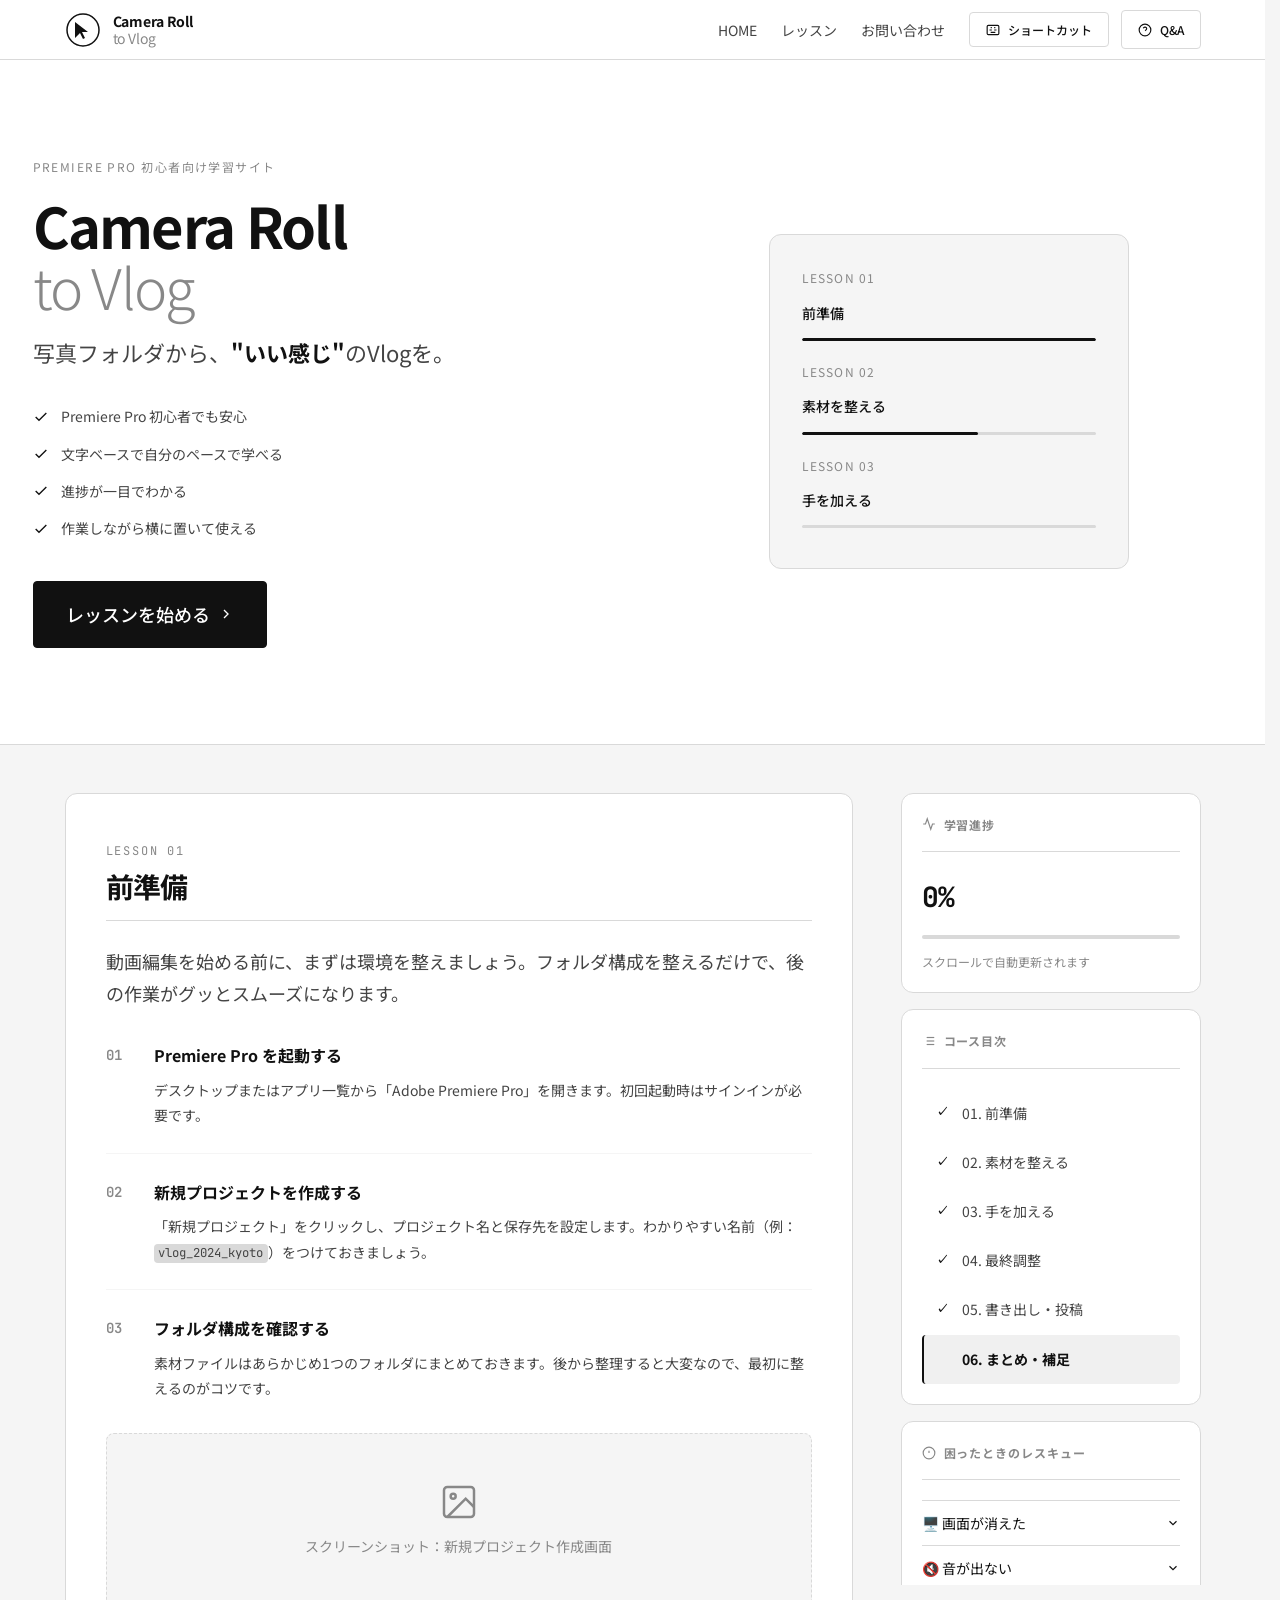
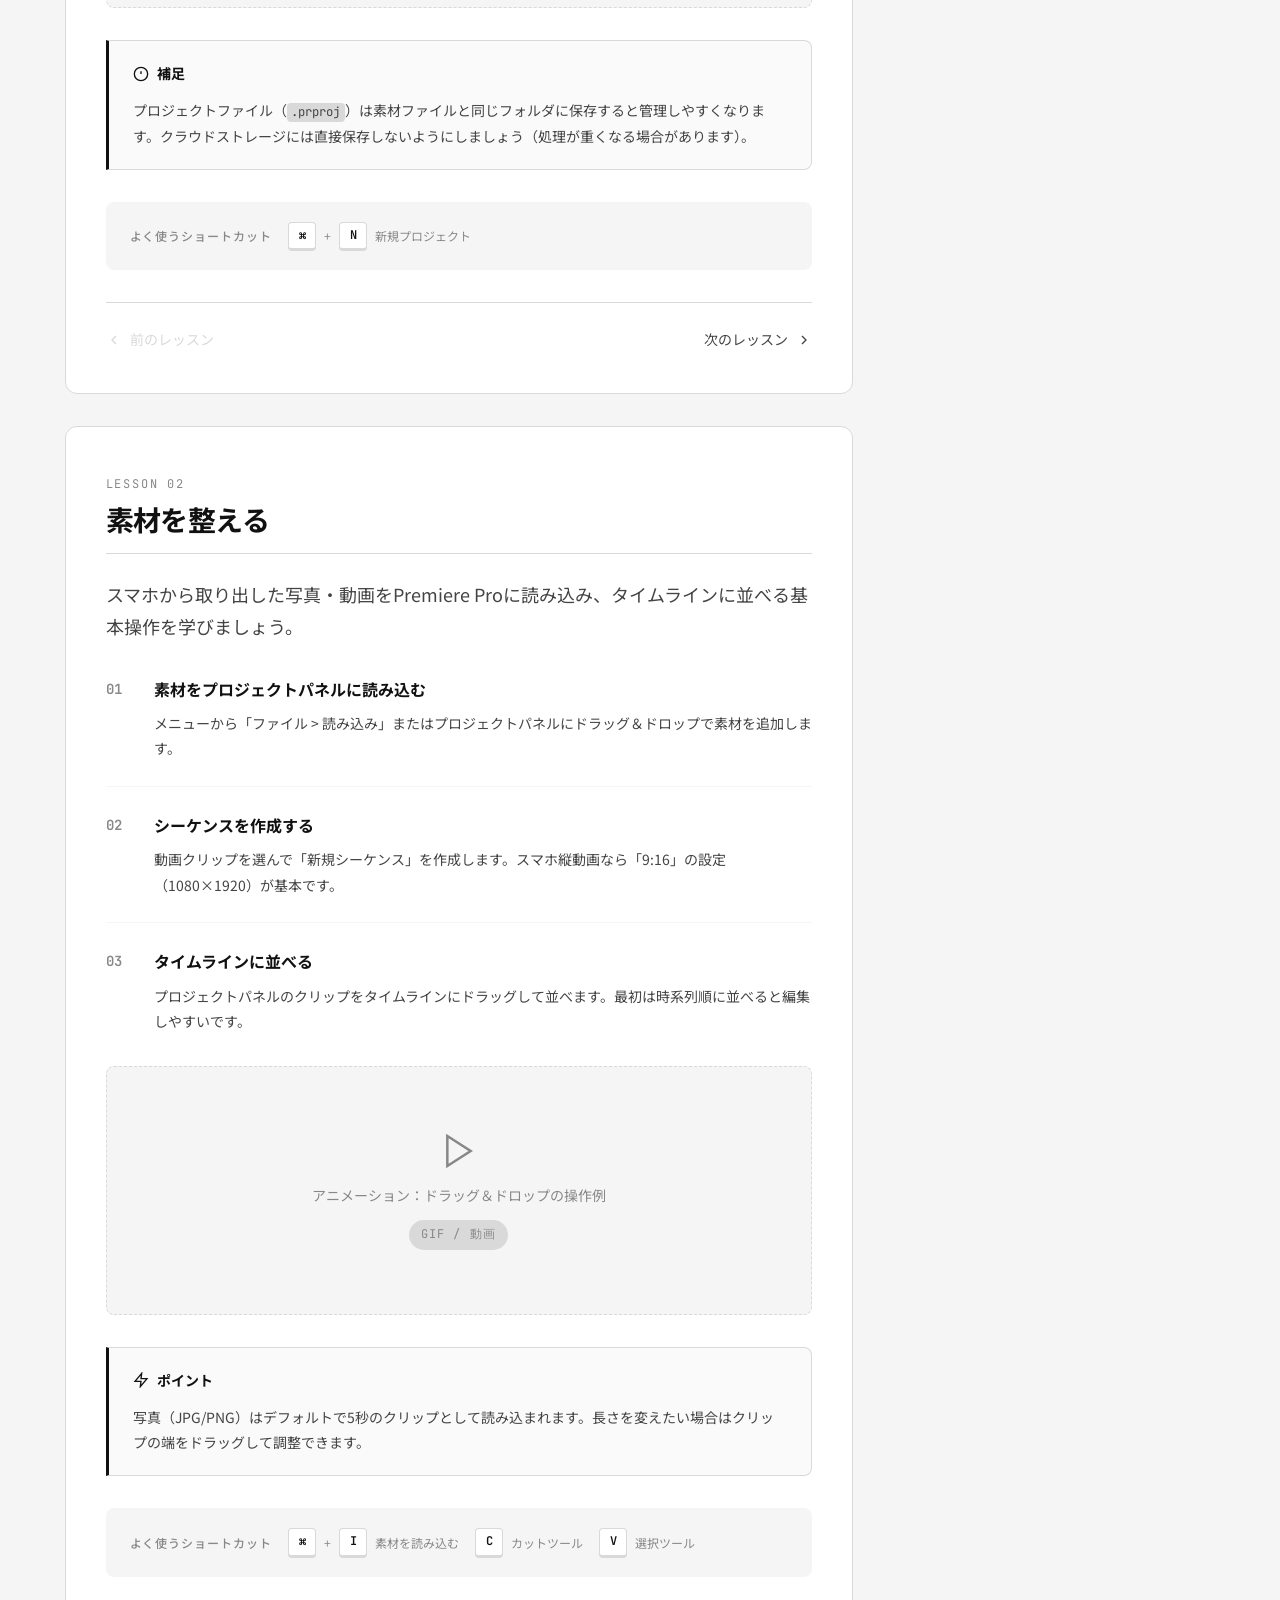
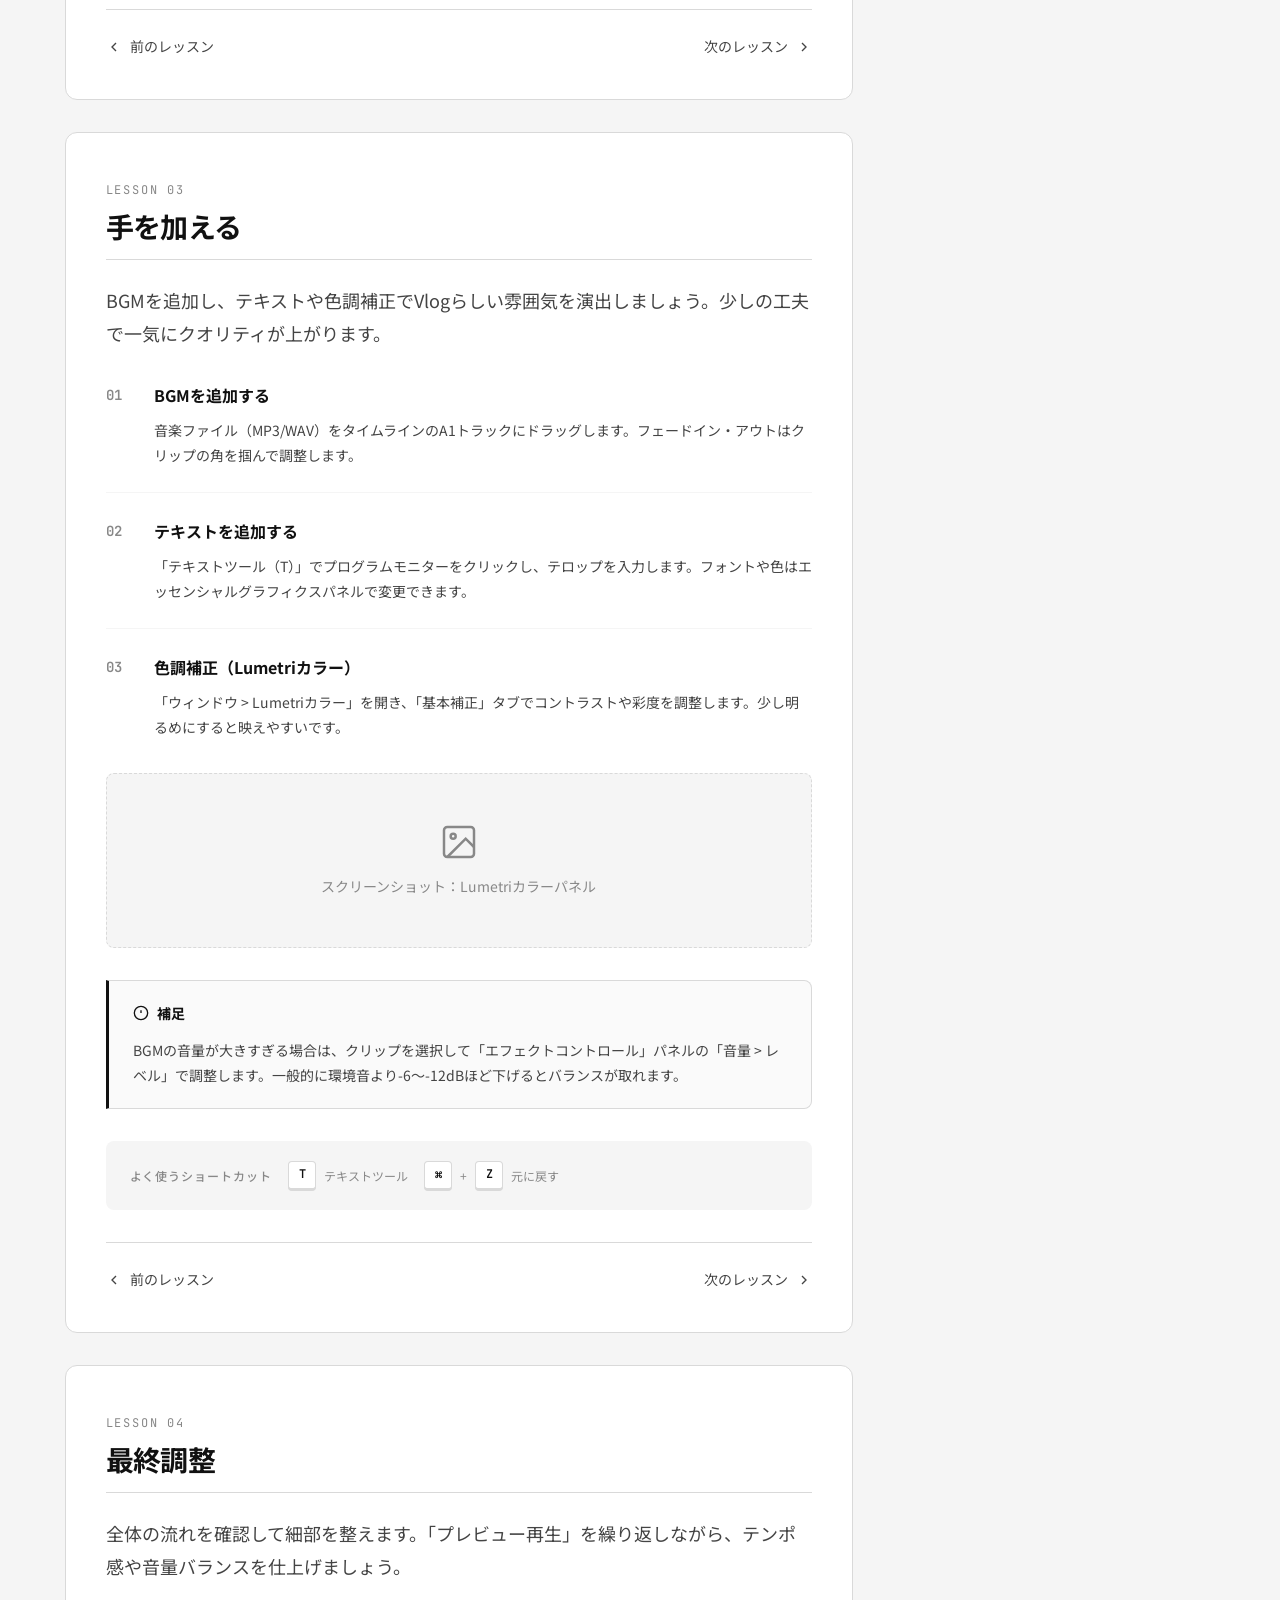
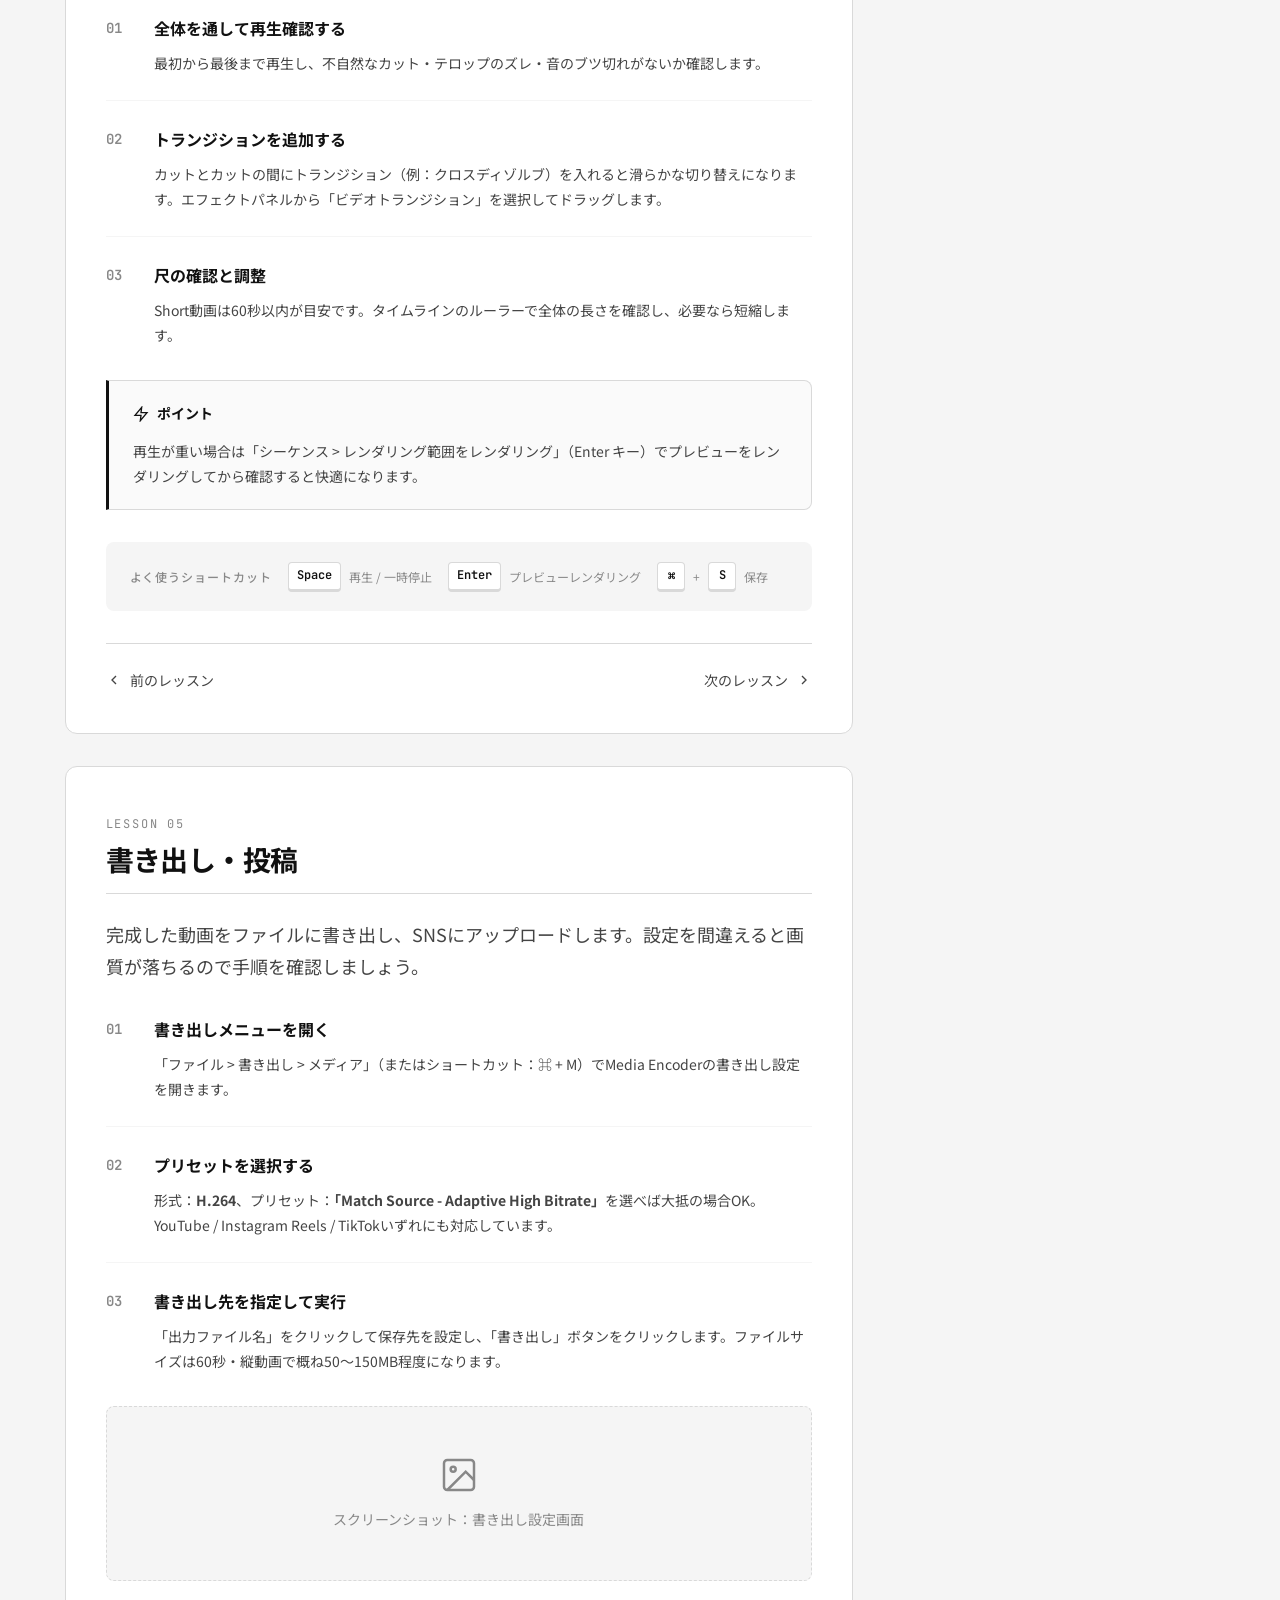
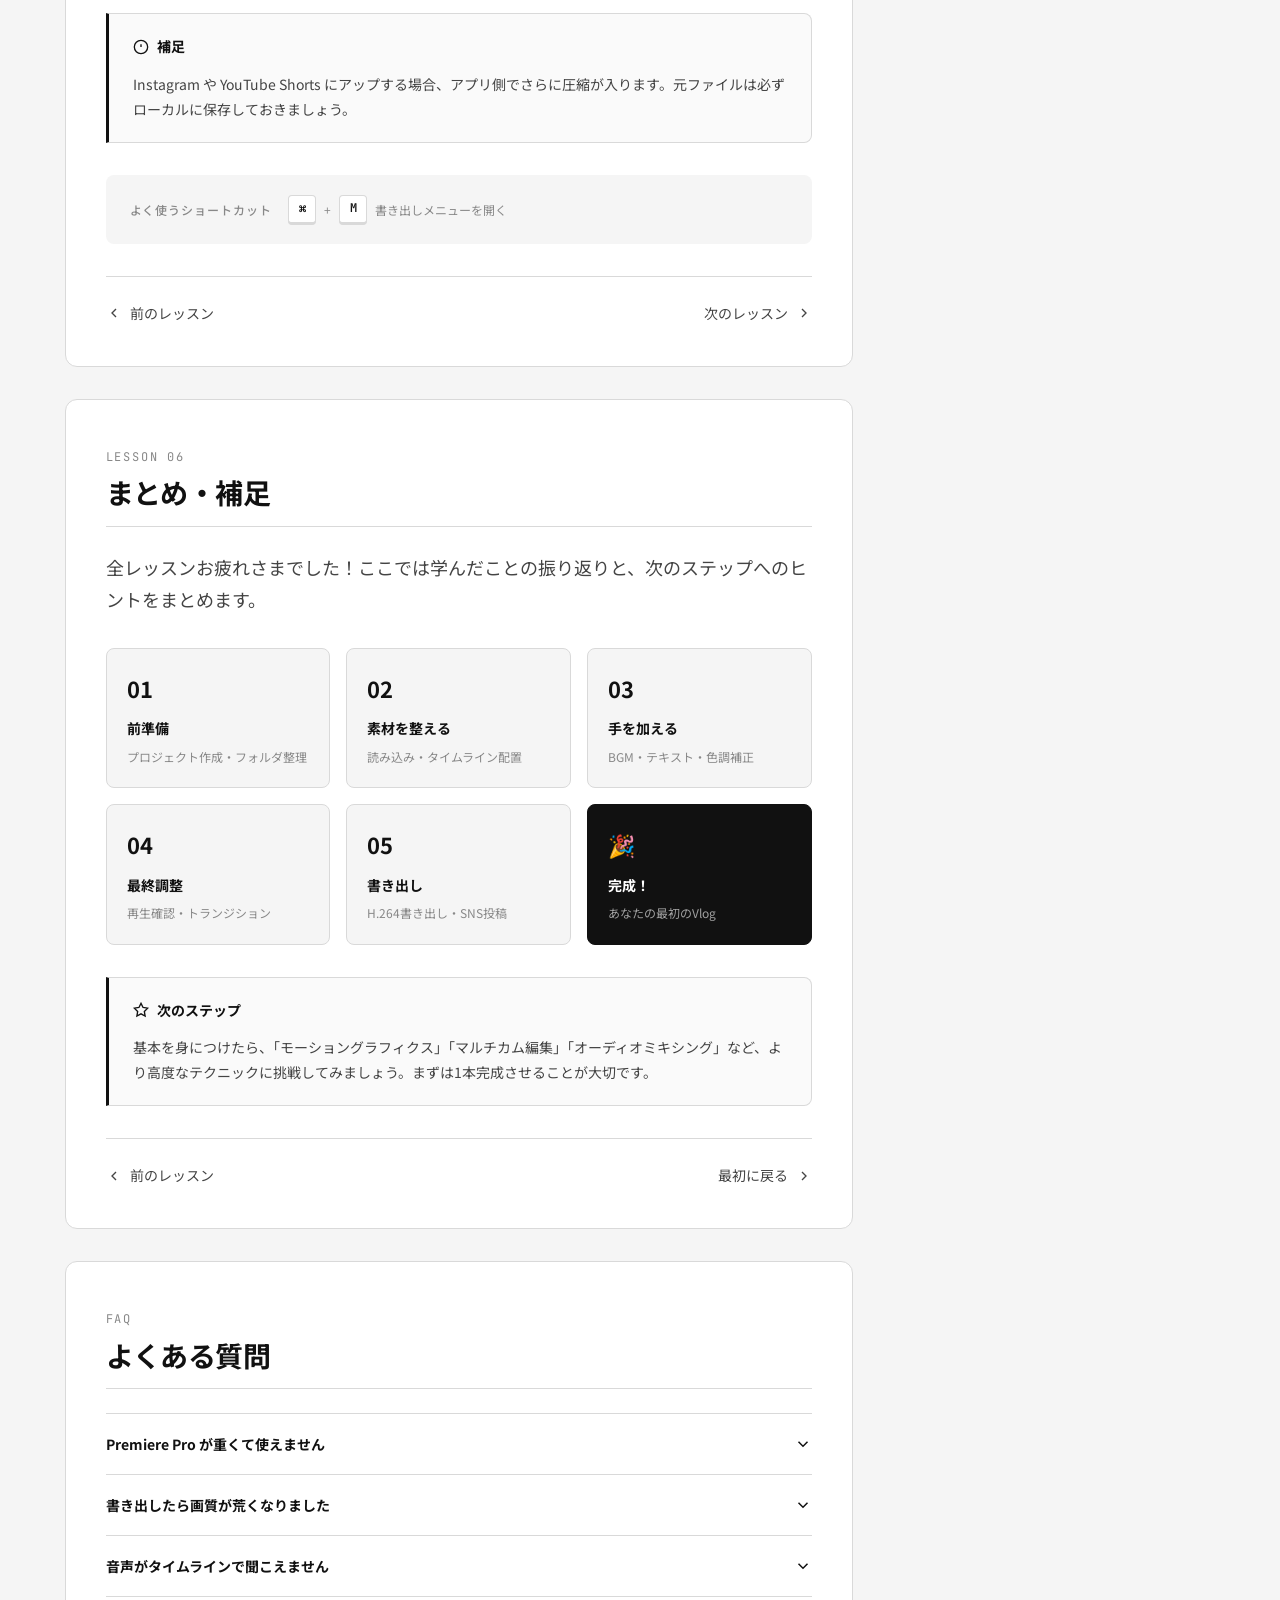
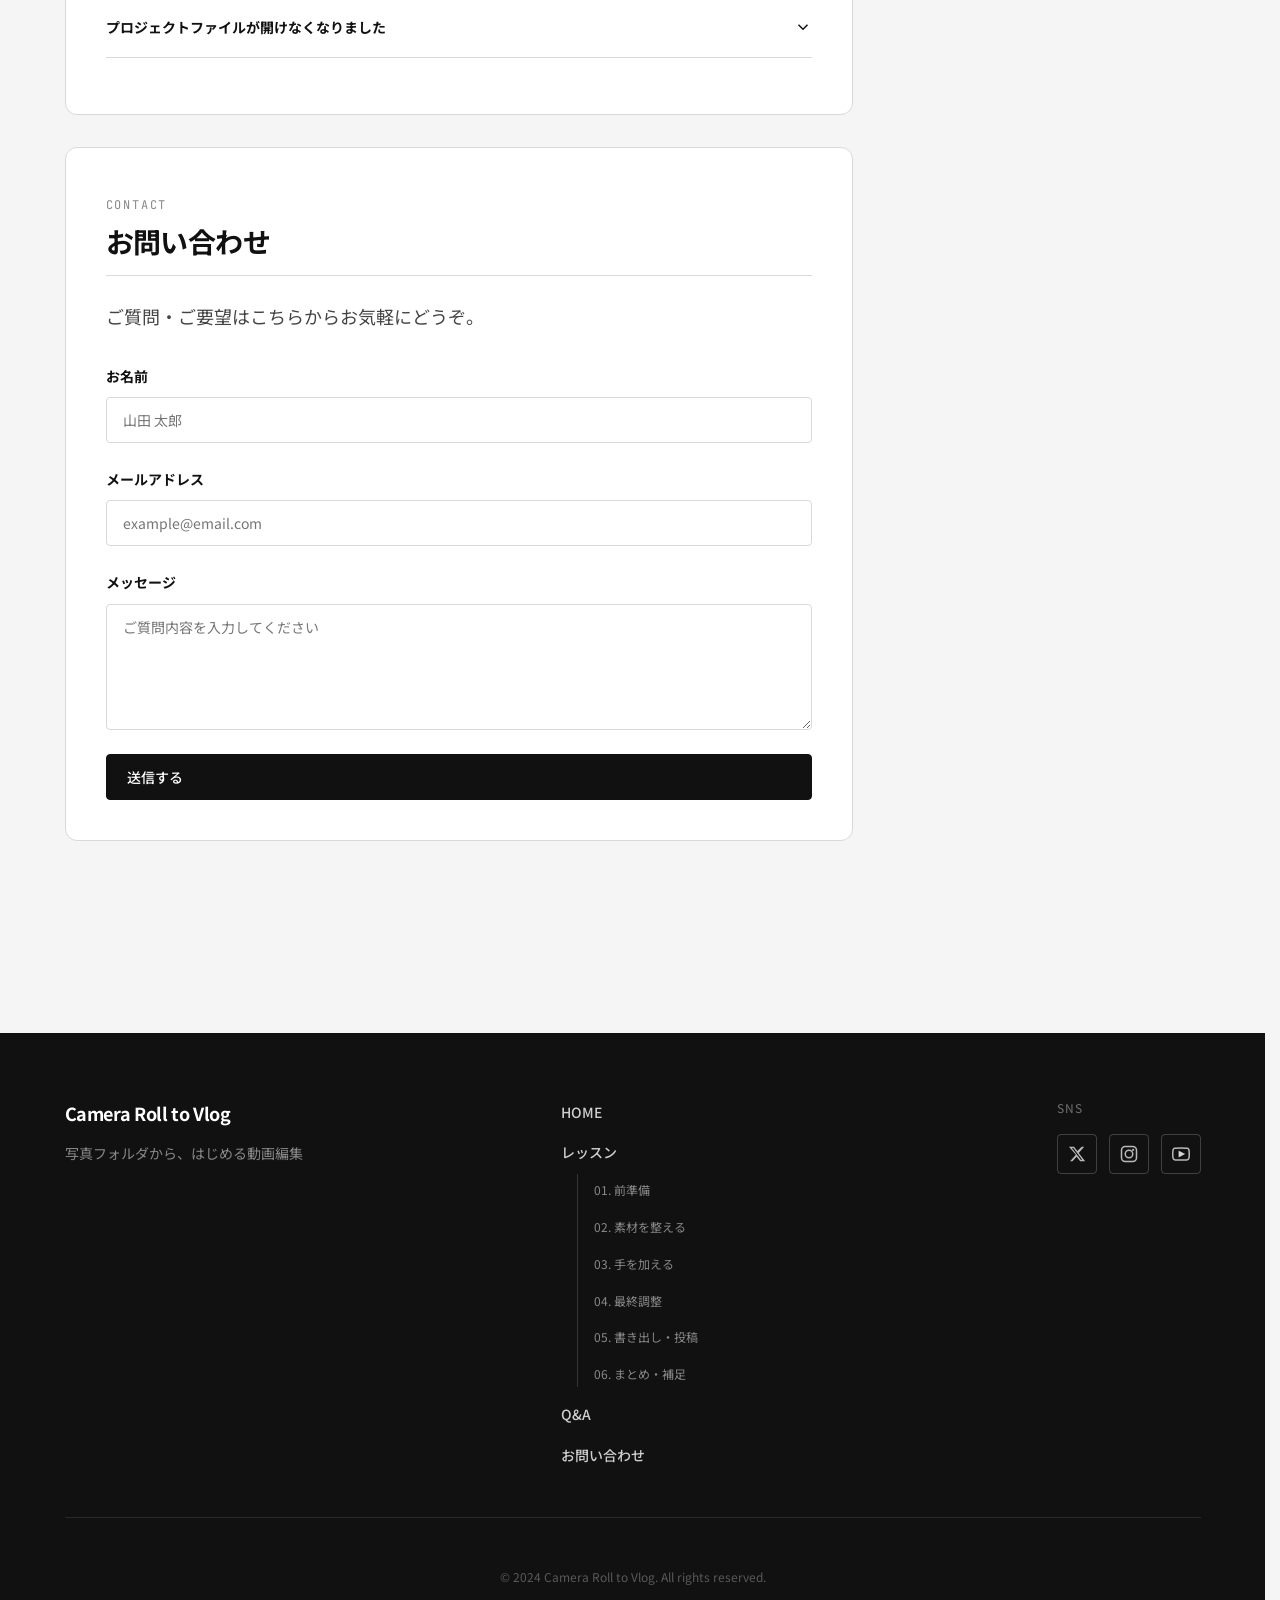
==== index.html @ 68ea8ea7 "Initial commit" ====
<!DOCTYPE html>
<html lang="ja">
<head>
  <meta charset="UTF-8" />
  <meta name="viewport" content="width=device-width, initial-scale=1.0" />
  <title>Camera Roll to Vlog - 写真フォルダからはじめる動画編集</title>

  <!-- Google Fonts: Noto Sans JP -->
  <link rel="preconnect" href="https://fonts.googleapis.com" />
  <link
    href="https://fonts.googleapis.com/css2?family=Noto+Sans+JP:wght@300;400;500;700&family=JetBrains+Mono:wght@400;600&display=swap"
    rel="stylesheet"
  />

  <!-- スタイルシート -->
  <link rel="stylesheet" href="style.css" />
</head>
<body>

  <!-- =============================================
       ヘッダー（固定・sticky）
  ============================================== -->
  <header class="site-header" role="banner">
    <div class="header-inner">

      <!-- ロゴ + サイト名 -->
      <a href="#hero" class="logo-link" aria-label="トップへ戻る">
        <div class="logo-mark" aria-hidden="true">
          <svg width="36" height="36" viewBox="0 0 36 36" fill="none" xmlns="http://www.w3.org/2000/svg">
            <circle cx="18" cy="18" r="16" stroke="#111" stroke-width="1.5" fill="none"/>
            <!-- カーソルモチーフ -->
            <polygon points="10,10 10,26 15,21 18,27 20,26 17,20 23,20" fill="#111"/>
          </svg>
        </div>
        <span class="logo-text">Camera Roll<br /><em>to Vlog</em></span>
      </a>

      <!-- メインナビ（PC） -->
      <nav class="header-nav" aria-label="メインナビゲーション">
        <ul class="nav-list">
          <li><a href="#hero" class="nav-link">HOME</a></li>
          <li><a href="#lessons" class="nav-link">レッスン</a></li>
          <li><a href="#contact" class="nav-link">お問い合わせ</a></li>
        </ul>
      </nav>

      <!-- アクションボタン群 -->
      <div class="header-actions">
        <!-- ショートカット一覧モーダルボタン -->
        <button
          class="btn btn--ghost btn--sm"
          id="shortcutBtn"
          aria-haspopup="dialog"
          aria-controls="shortcutModal"
        >
          <svg width="14" height="14" viewBox="0 0 24 24" fill="none" stroke="currentColor" stroke-width="2" aria-hidden="true"><rect x="2" y="4" width="20" height="16" rx="2"/><path d="M8 8h2M14 8h2M6 12h4M14 12h4M8 16h8"/></svg>
          ショートカット
        </button>

        <!-- Q&Aボタン -->
        <a href="#faq" class="btn btn--ghost btn--sm">
          <svg width="14" height="14" viewBox="0 0 24 24" fill="none" stroke="currentColor" stroke-width="2" aria-hidden="true"><circle cx="12" cy="12" r="10"/><path d="M9.09 9a3 3 0 015.83 1c0 2-3 3-3 3M12 17h.01"/></svg>
          Q&amp;A
        </a>

        <!-- ハンバーガー（スマホ時） -->
        <button
          class="hamburger"
          id="hamburgerBtn"
          aria-label="メニューを開く"
          aria-expanded="false"
          aria-controls="mobileMenu"
        >
          <span class="hamburger__line"></span>
          <span class="hamburger__line"></span>
          <span class="hamburger__line"></span>
        </button>
      </div>
    </div>

    <!-- モバイルメニュー -->
    <nav class="mobile-menu" id="mobileMenu" aria-hidden="true">
      <ul class="mobile-nav-list">
        <li><a href="#hero" class="mobile-nav-link">HOME</a></li>
        <li><a href="#lessons" class="mobile-nav-link">レッスン</a></li>
        <li><a href="#contact" class="mobile-nav-link">お問い合わせ</a></li>
        <li>
          <button class="mobile-nav-link mobile-nav-link--btn" id="shortcutBtnMobile">
            ショートカット一覧
          </button>
        </li>
        <li><a href="#faq" class="mobile-nav-link">Q&amp;A</a></li>
      </ul>
    </nav>
  </header>

  <!-- =============================================
       ヒーローセクション
  ============================================== -->
  <section class="hero" id="hero" aria-label="サイト紹介">
    <div class="hero__inner">
      <div class="hero__content fade-in">
        <p class="hero__label">Premiere Pro 初心者向け学習サイト</p>
        <h1 class="hero__title">Camera Roll<br /><span>to Vlog</span></h1>
        <p class="hero__copy">写真フォルダから、<em>"いい感じ"</em>のVlogを。</p>

        <ul class="hero__features" aria-label="このサイトの特徴">
          <li>
            <svg width="16" height="16" viewBox="0 0 24 24" fill="none" stroke="#111" stroke-width="2" aria-hidden="true"><polyline points="20 6 9 17 4 12"/></svg>
            Premiere Pro 初心者でも安心
          </li>
          <li>
            <svg width="16" height="16" viewBox="0 0 24 24" fill="none" stroke="#111" stroke-width="2" aria-hidden="true"><polyline points="20 6 9 17 4 12"/></svg>
            文字ベースで自分のペースで学べる
          </li>
          <li>
            <svg width="16" height="16" viewBox="0 0 24 24" fill="none" stroke="#111" stroke-width="2" aria-hidden="true"><polyline points="20 6 9 17 4 12"/></svg>
            進捗が一目でわかる
          </li>
          <li>
            <svg width="16" height="16" viewBox="0 0 24 24" fill="none" stroke="#111" stroke-width="2" aria-hidden="true"><polyline points="20 6 9 17 4 12"/></svg>
            作業しながら横に置いて使える
          </li>
        </ul>

        <a href="#lessons" class="btn btn--primary btn--lg">
          レッスンを始める
          <svg width="16" height="16" viewBox="0 0 24 24" fill="none" stroke="currentColor" stroke-width="2" aria-hidden="true"><polyline points="9 18 15 12 9 6"/></svg>
        </a>
      </div>

      <!-- ヒーロー装飾 -->
      <div class="hero__deco" aria-hidden="true">
        <div class="deco-box">
          <div class="deco-label">LESSON 01</div>
          <div class="deco-item">前準備</div>
          <div class="deco-progress">
            <div class="deco-bar" style="width:100%"></div>
          </div>
          <div class="deco-label">LESSON 02</div>
          <div class="deco-item">素材を整える</div>
          <div class="deco-progress">
            <div class="deco-bar" style="width:60%"></div>
          </div>
          <div class="deco-label">LESSON 03</div>
          <div class="deco-item">手を加える</div>
          <div class="deco-progress">
            <div class="deco-bar" style="width:0%"></div>
          </div>
        </div>
      </div>
    </div>
  </section>

  <!-- =============================================
       メインコンテンツ + サイドバー（2カラム）
  ============================================== -->
  <div class="page-layout" id="lessons">
    <div class="page-layout__inner">

      <!-- ==============================
           メインコンテンツ（左 70%）
      ============================== -->
      <main class="main-content" id="mainContent" role="main">

        <!-- ===== LESSON 01: 前準備 ===== -->
        <section class="lesson-section fade-in" id="lesson-01" aria-labelledby="lesson-01-title">
          <div class="lesson-header">
            <span class="lesson-num">LESSON 01</span>
            <h2 class="lesson-title" id="lesson-01-title">前準備</h2>
          </div>
          <p class="lesson-lead">
            動画編集を始める前に、まずは環境を整えましょう。フォルダ構成を整えるだけで、後の作業がグッとスムーズになります。
          </p>

          <!-- 手順リスト -->
          <div class="step-list" aria-label="手順">
            <div class="step-item">
              <span class="step-num">01</span>
              <div class="step-content">
                <h3 class="step-title">Premiere Pro を起動する</h3>
                <p>デスクトップまたはアプリ一覧から「Adobe Premiere Pro」を開きます。初回起動時はサインインが必要です。</p>
              </div>
            </div>
            <div class="step-item">
              <span class="step-num">02</span>
              <div class="step-content">
                <h3 class="step-title">新規プロジェクトを作成する</h3>
                <p>「新規プロジェクト」をクリックし、プロジェクト名と保存先を設定します。わかりやすい名前（例：<code>vlog_2024_kyoto</code>）をつけておきましょう。</p>
              </div>
            </div>
            <div class="step-item">
              <span class="step-num">03</span>
              <div class="step-content">
                <h3 class="step-title">フォルダ構成を確認する</h3>
                <p>素材ファイルはあらかじめ1つのフォルダにまとめておきます。後から整理すると大変なので、最初に整えるのがコツです。</p>
              </div>
            </div>
          </div>

          <!-- ダミー画像エリア -->
          <div class="media-placeholder" aria-label="スクリーンショット例">
            <div class="media-placeholder__inner">
              <svg width="40" height="40" viewBox="0 0 24 24" fill="none" stroke="#888" stroke-width="1.5" aria-hidden="true"><rect x="3" y="3" width="18" height="18" rx="2"/><circle cx="8.5" cy="8.5" r="1.5"/><polyline points="21 15 16 10 5 21"/></svg>
              <p>スクリーンショット：新規プロジェクト作成画面</p>
            </div>
          </div>

          <!-- 補足コラム -->
          <div class="column-box" role="note">
            <div class="column-box__header">
              <svg width="16" height="16" viewBox="0 0 24 24" fill="none" stroke="currentColor" stroke-width="2" aria-hidden="true"><circle cx="12" cy="12" r="10"/><line x1="12" y1="8" x2="12" y2="12"/><line x1="12" y1="16" x2="12.01" y2="16"/></svg>
              <span>補足</span>
            </div>
            <p>プロジェクトファイル（<code>.prproj</code>）は素材ファイルと同じフォルダに保存すると管理しやすくなります。クラウドストレージには直接保存しないようにしましょう（処理が重くなる場合があります）。</p>
          </div>

          <!-- ショートカットキー -->
          <div class="shortcut-row" aria-label="このレッスンのショートカット">
            <span class="shortcut-label">よく使うショートカット</span>
            <div class="shortcut-keys">
              <kbd class="key-badge">⌘</kbd>
              <span class="key-sep">+</span>
              <kbd class="key-badge">N</kbd>
              <span class="shortcut-desc">新規プロジェクト</span>
            </div>
          </div>

          <!-- 前後ページボタン -->
          <div class="lesson-nav">
            <span class="lesson-nav__prev lesson-nav__prev--disabled" aria-disabled="true">
              <svg width="16" height="16" viewBox="0 0 24 24" fill="none" stroke="currentColor" stroke-width="2" aria-hidden="true"><polyline points="15 18 9 12 15 6"/></svg>
              前のレッスン
            </span>
            <a href="#lesson-02" class="lesson-nav__next">
              次のレッスン
              <svg width="16" height="16" viewBox="0 0 24 24" fill="none" stroke="currentColor" stroke-width="2" aria-hidden="true"><polyline points="9 18 15 12 9 6"/></svg>
            </a>
          </div>
        </section>

        <!-- ===== LESSON 02: 素材を整える ===== -->
        <section class="lesson-section fade-in" id="lesson-02" aria-labelledby="lesson-02-title">
          <div class="lesson-header">
            <span class="lesson-num">LESSON 02</span>
            <h2 class="lesson-title" id="lesson-02-title">素材を整える</h2>
          </div>
          <p class="lesson-lead">
            スマホから取り出した写真・動画をPremiere Proに読み込み、タイムラインに並べる基本操作を学びましょう。
          </p>

          <div class="step-list">
            <div class="step-item">
              <span class="step-num">01</span>
              <div class="step-content">
                <h3 class="step-title">素材をプロジェクトパネルに読み込む</h3>
                <p>メニューから「ファイル > 読み込み」またはプロジェクトパネルにドラッグ＆ドロップで素材を追加します。</p>
              </div>
            </div>
            <div class="step-item">
              <span class="step-num">02</span>
              <div class="step-content">
                <h3 class="step-title">シーケンスを作成する</h3>
                <p>動画クリップを選んで「新規シーケンス」を作成します。スマホ縦動画なら「9:16」の設定（1080×1920）が基本です。</p>
              </div>
            </div>
            <div class="step-item">
              <span class="step-num">03</span>
              <div class="step-content">
                <h3 class="step-title">タイムラインに並べる</h3>
                <p>プロジェクトパネルのクリップをタイムラインにドラッグして並べます。最初は時系列順に並べると編集しやすいです。</p>
              </div>
            </div>
          </div>

          <!-- GIFダミーエリア -->
          <div class="media-placeholder media-placeholder--gif" aria-label="操作GIF例">
            <div class="media-placeholder__inner">
              <svg width="40" height="40" viewBox="0 0 24 24" fill="none" stroke="#888" stroke-width="1.5" aria-hidden="true"><polygon points="5 3 19 12 5 21 5 3"/></svg>
              <p>アニメーション：ドラッグ＆ドロップの操作例</p>
              <span class="media-badge">GIF / 動画</span>
            </div>
          </div>

          <div class="column-box" role="note">
            <div class="column-box__header">
              <svg width="16" height="16" viewBox="0 0 24 24" fill="none" stroke="currentColor" stroke-width="2" aria-hidden="true"><polygon points="13 2 3 14 12 14 11 22 21 10 12 10 13 2"/></svg>
              <span>ポイント</span>
            </div>
            <p>写真（JPG/PNG）はデフォルトで5秒のクリップとして読み込まれます。長さを変えたい場合はクリップの端をドラッグして調整できます。</p>
          </div>

          <div class="shortcut-row">
            <span class="shortcut-label">よく使うショートカット</span>
            <div class="shortcut-keys">
              <kbd class="key-badge">⌘</kbd>
              <span class="key-sep">+</span>
              <kbd class="key-badge">I</kbd>
              <span class="shortcut-desc">素材を読み込む</span>
            </div>
            <div class="shortcut-keys">
              <kbd class="key-badge">C</kbd>
              <span class="shortcut-desc">カットツール</span>
            </div>
            <div class="shortcut-keys">
              <kbd class="key-badge">V</kbd>
              <span class="shortcut-desc">選択ツール</span>
            </div>
          </div>

          <div class="lesson-nav">
            <a href="#lesson-01" class="lesson-nav__prev">
              <svg width="16" height="16" viewBox="0 0 24 24" fill="none" stroke="currentColor" stroke-width="2" aria-hidden="true"><polyline points="15 18 9 12 15 6"/></svg>
              前のレッスン
            </a>
            <a href="#lesson-03" class="lesson-nav__next">
              次のレッスン
              <svg width="16" height="16" viewBox="0 0 24 24" fill="none" stroke="currentColor" stroke-width="2" aria-hidden="true"><polyline points="9 18 15 12 9 6"/></svg>
            </a>
          </div>
        </section>

        <!-- ===== LESSON 03: 手を加える ===== -->
        <section class="lesson-section fade-in" id="lesson-03" aria-labelledby="lesson-03-title">
          <div class="lesson-header">
            <span class="lesson-num">LESSON 03</span>
            <h2 class="lesson-title" id="lesson-03-title">手を加える</h2>
          </div>
          <p class="lesson-lead">
            BGMを追加し、テキストや色調補正でVlogらしい雰囲気を演出しましょう。少しの工夫で一気にクオリティが上がります。
          </p>

          <div class="step-list">
            <div class="step-item">
              <span class="step-num">01</span>
              <div class="step-content">
                <h3 class="step-title">BGMを追加する</h3>
                <p>音楽ファイル（MP3/WAV）をタイムラインのA1トラックにドラッグします。フェードイン・アウトはクリップの角を掴んで調整します。</p>
              </div>
            </div>
            <div class="step-item">
              <span class="step-num">02</span>
              <div class="step-content">
                <h3 class="step-title">テキストを追加する</h3>
                <p>「テキストツール（T）」でプログラムモニターをクリックし、テロップを入力します。フォントや色はエッセンシャルグラフィクスパネルで変更できます。</p>
              </div>
            </div>
            <div class="step-item">
              <span class="step-num">03</span>
              <div class="step-content">
                <h3 class="step-title">色調補正（Lumetriカラー）</h3>
                <p>「ウィンドウ > Lumetriカラー」を開き、「基本補正」タブでコントラストや彩度を調整します。少し明るめにすると映えやすいです。</p>
              </div>
            </div>
          </div>

          <div class="media-placeholder" aria-label="スクリーンショット例">
            <div class="media-placeholder__inner">
              <svg width="40" height="40" viewBox="0 0 24 24" fill="none" stroke="#888" stroke-width="1.5" aria-hidden="true"><rect x="3" y="3" width="18" height="18" rx="2"/><circle cx="8.5" cy="8.5" r="1.5"/><polyline points="21 15 16 10 5 21"/></svg>
              <p>スクリーンショット：Lumetriカラーパネル</p>
            </div>
          </div>

          <div class="column-box" role="note">
            <div class="column-box__header">
              <svg width="16" height="16" viewBox="0 0 24 24" fill="none" stroke="currentColor" stroke-width="2" aria-hidden="true"><circle cx="12" cy="12" r="10"/><line x1="12" y1="8" x2="12" y2="12"/><line x1="12" y1="16" x2="12.01" y2="16"/></svg>
              <span>補足</span>
            </div>
            <p>BGMの音量が大きすぎる場合は、クリップを選択して「エフェクトコントロール」パネルの「音量 > レベル」で調整します。一般的に環境音より-6〜-12dBほど下げるとバランスが取れます。</p>
          </div>

          <div class="shortcut-row">
            <span class="shortcut-label">よく使うショートカット</span>
            <div class="shortcut-keys">
              <kbd class="key-badge">T</kbd>
              <span class="shortcut-desc">テキストツール</span>
            </div>
            <div class="shortcut-keys">
              <kbd class="key-badge">⌘</kbd>
              <span class="key-sep">+</span>
              <kbd class="key-badge">Z</kbd>
              <span class="shortcut-desc">元に戻す</span>
            </div>
          </div>

          <div class="lesson-nav">
            <a href="#lesson-02" class="lesson-nav__prev">
              <svg width="16" height="16" viewBox="0 0 24 24" fill="none" stroke="currentColor" stroke-width="2" aria-hidden="true"><polyline points="15 18 9 12 15 6"/></svg>
              前のレッスン
            </a>
            <a href="#lesson-04" class="lesson-nav__next">
              次のレッスン
              <svg width="16" height="16" viewBox="0 0 24 24" fill="none" stroke="currentColor" stroke-width="2" aria-hidden="true"><polyline points="9 18 15 12 9 6"/></svg>
            </a>
          </div>
        </section>

        <!-- ===== LESSON 04: 最終調整 ===== -->
        <section class="lesson-section fade-in" id="lesson-04" aria-labelledby="lesson-04-title">
          <div class="lesson-header">
            <span class="lesson-num">LESSON 04</span>
            <h2 class="lesson-title" id="lesson-04-title">最終調整</h2>
          </div>
          <p class="lesson-lead">
            全体の流れを確認して細部を整えます。「プレビュー再生」を繰り返しながら、テンポ感や音量バランスを仕上げましょう。
          </p>

          <div class="step-list">
            <div class="step-item">
              <span class="step-num">01</span>
              <div class="step-content">
                <h3 class="step-title">全体を通して再生確認する</h3>
                <p>最初から最後まで再生し、不自然なカット・テロップのズレ・音のブツ切れがないか確認します。</p>
              </div>
            </div>
            <div class="step-item">
              <span class="step-num">02</span>
              <div class="step-content">
                <h3 class="step-title">トランジションを追加する</h3>
                <p>カットとカットの間にトランジション（例：クロスディゾルブ）を入れると滑らかな切り替えになります。エフェクトパネルから「ビデオトランジション」を選択してドラッグします。</p>
              </div>
            </div>
            <div class="step-item">
              <span class="step-num">03</span>
              <div class="step-content">
                <h3 class="step-title">尺の確認と調整</h3>
                <p>Short動画は60秒以内が目安です。タイムラインのルーラーで全体の長さを確認し、必要なら短縮します。</p>
              </div>
            </div>
          </div>

          <div class="column-box" role="note">
            <div class="column-box__header">
              <svg width="16" height="16" viewBox="0 0 24 24" fill="none" stroke="currentColor" stroke-width="2" aria-hidden="true"><polygon points="13 2 3 14 12 14 11 22 21 10 12 10 13 2"/></svg>
              <span>ポイント</span>
            </div>
            <p>再生が重い場合は「シーケンス > レンダリング範囲をレンダリング」（Enter キー）でプレビューをレンダリングしてから確認すると快適になります。</p>
          </div>

          <div class="shortcut-row">
            <span class="shortcut-label">よく使うショートカット</span>
            <div class="shortcut-keys">
              <kbd class="key-badge">Space</kbd>
              <span class="shortcut-desc">再生 / 一時停止</span>
            </div>
            <div class="shortcut-keys">
              <kbd class="key-badge">Enter</kbd>
              <span class="shortcut-desc">プレビューレンダリング</span>
            </div>
            <div class="shortcut-keys">
              <kbd class="key-badge">⌘</kbd>
              <span class="key-sep">+</span>
              <kbd class="key-badge">S</kbd>
              <span class="shortcut-desc">保存</span>
            </div>
          </div>

          <div class="lesson-nav">
            <a href="#lesson-03" class="lesson-nav__prev">
              <svg width="16" height="16" viewBox="0 0 24 24" fill="none" stroke="currentColor" stroke-width="2" aria-hidden="true"><polyline points="15 18 9 12 15 6"/></svg>
              前のレッスン
            </a>
            <a href="#lesson-05" class="lesson-nav__next">
              次のレッスン
              <svg width="16" height="16" viewBox="0 0 24 24" fill="none" stroke="currentColor" stroke-width="2" aria-hidden="true"><polyline points="9 18 15 12 9 6"/></svg>
            </a>
          </div>
        </section>

        <!-- ===== LESSON 05: 書き出し・投稿 ===== -->
        <section class="lesson-section fade-in" id="lesson-05" aria-labelledby="lesson-05-title">
          <div class="lesson-header">
            <span class="lesson-num">LESSON 05</span>
            <h2 class="lesson-title" id="lesson-05-title">書き出し・投稿</h2>
          </div>
          <p class="lesson-lead">
            完成した動画をファイルに書き出し、SNSにアップロードします。設定を間違えると画質が落ちるので手順を確認しましょう。
          </p>

          <div class="step-list">
            <div class="step-item">
              <span class="step-num">01</span>
              <div class="step-content">
                <h3 class="step-title">書き出しメニューを開く</h3>
                <p>「ファイル > 書き出し > メディア」（またはショートカット：⌘ + M）でMedia Encoderの書き出し設定を開きます。</p>
              </div>
            </div>
            <div class="step-item">
              <span class="step-num">02</span>
              <div class="step-content">
                <h3 class="step-title">プリセットを選択する</h3>
                <p>形式：<strong>H.264</strong>、プリセット：<strong>「Match Source - Adaptive High Bitrate」</strong>を選べば大抵の場合OK。YouTube / Instagram Reels / TikTokいずれにも対応しています。</p>
              </div>
            </div>
            <div class="step-item">
              <span class="step-num">03</span>
              <div class="step-content">
                <h3 class="step-title">書き出し先を指定して実行</h3>
                <p>「出力ファイル名」をクリックして保存先を設定し、「書き出し」ボタンをクリックします。ファイルサイズは60秒・縦動画で概ね50〜150MB程度になります。</p>
              </div>
            </div>
          </div>

          <div class="media-placeholder" aria-label="スクリーンショット例">
            <div class="media-placeholder__inner">
              <svg width="40" height="40" viewBox="0 0 24 24" fill="none" stroke="#888" stroke-width="1.5" aria-hidden="true"><rect x="3" y="3" width="18" height="18" rx="2"/><circle cx="8.5" cy="8.5" r="1.5"/><polyline points="21 15 16 10 5 21"/></svg>
              <p>スクリーンショット：書き出し設定画面</p>
            </div>
          </div>

          <div class="column-box" role="note">
            <div class="column-box__header">
              <svg width="16" height="16" viewBox="0 0 24 24" fill="none" stroke="currentColor" stroke-width="2" aria-hidden="true"><circle cx="12" cy="12" r="10"/><line x1="12" y1="8" x2="12" y2="12"/><line x1="12" y1="16" x2="12.01" y2="16"/></svg>
              <span>補足</span>
            </div>
            <p>Instagram や YouTube Shorts にアップする場合、アプリ側でさらに圧縮が入ります。元ファイルは必ずローカルに保存しておきましょう。</p>
          </div>

          <div class="shortcut-row">
            <span class="shortcut-label">よく使うショートカット</span>
            <div class="shortcut-keys">
              <kbd class="key-badge">⌘</kbd>
              <span class="key-sep">+</span>
              <kbd class="key-badge">M</kbd>
              <span class="shortcut-desc">書き出しメニューを開く</span>
            </div>
          </div>

          <div class="lesson-nav">
            <a href="#lesson-04" class="lesson-nav__prev">
              <svg width="16" height="16" viewBox="0 0 24 24" fill="none" stroke="currentColor" stroke-width="2" aria-hidden="true"><polyline points="15 18 9 12 15 6"/></svg>
              前のレッスン
            </a>
            <a href="#lesson-06" class="lesson-nav__next">
              次のレッスン
              <svg width="16" height="16" viewBox="0 0 24 24" fill="none" stroke="currentColor" stroke-width="2" aria-hidden="true"><polyline points="9 18 15 12 9 6"/></svg>
            </a>
          </div>
        </section>

        <!-- ===== LESSON 06: まとめ・補足 ===== -->
        <section class="lesson-section fade-in" id="lesson-06" aria-labelledby="lesson-06-title">
          <div class="lesson-header">
            <span class="lesson-num">LESSON 06</span>
            <h2 class="lesson-title" id="lesson-06-title">まとめ・補足</h2>
          </div>
          <p class="lesson-lead">
            全レッスンお疲れさまでした！ここでは学んだことの振り返りと、次のステップへのヒントをまとめます。
          </p>

          <div class="summary-grid">
            <div class="summary-card">
              <div class="summary-card__num">01</div>
              <div class="summary-card__title">前準備</div>
              <div class="summary-card__text">プロジェクト作成・フォルダ整理</div>
            </div>
            <div class="summary-card">
              <div class="summary-card__num">02</div>
              <div class="summary-card__title">素材を整える</div>
              <div class="summary-card__text">読み込み・タイムライン配置</div>
            </div>
            <div class="summary-card">
              <div class="summary-card__num">03</div>
              <div class="summary-card__title">手を加える</div>
              <div class="summary-card__text">BGM・テキスト・色調補正</div>
            </div>
            <div class="summary-card">
              <div class="summary-card__num">04</div>
              <div class="summary-card__title">最終調整</div>
              <div class="summary-card__text">再生確認・トランジション</div>
            </div>
            <div class="summary-card">
              <div class="summary-card__num">05</div>
              <div class="summary-card__title">書き出し</div>
              <div class="summary-card__text">H.264書き出し・SNS投稿</div>
            </div>
            <div class="summary-card summary-card--accent">
              <div class="summary-card__num">🎉</div>
              <div class="summary-card__title">完成！</div>
              <div class="summary-card__text">あなたの最初のVlog</div>
            </div>
          </div>

          <div class="column-box" role="note">
            <div class="column-box__header">
              <svg width="16" height="16" viewBox="0 0 24 24" fill="none" stroke="currentColor" stroke-width="2" aria-hidden="true"><polygon points="12 2 15.09 8.26 22 9.27 17 14.14 18.18 21.02 12 17.77 5.82 21.02 7 14.14 2 9.27 8.91 8.26 12 2"/></svg>
              <span>次のステップ</span>
            </div>
            <p>基本を身につけたら、「モーショングラフィクス」「マルチカム編集」「オーディオミキシング」など、より高度なテクニックに挑戦してみましょう。まずは1本完成させることが大切です。</p>
          </div>

          <div class="lesson-nav">
            <a href="#lesson-05" class="lesson-nav__prev">
              <svg width="16" height="16" viewBox="0 0 24 24" fill="none" stroke="currentColor" stroke-width="2" aria-hidden="true"><polyline points="15 18 9 12 15 6"/></svg>
              前のレッスン
            </a>
            <a href="#hero" class="lesson-nav__next">
              最初に戻る
              <svg width="16" height="16" viewBox="0 0 24 24" fill="none" stroke="currentColor" stroke-width="2" aria-hidden="true"><polyline points="9 18 15 12 9 6"/></svg>
            </a>
          </div>
        </section>

        <!-- ===== Q&A セクション ===== -->
        <section class="lesson-section fade-in" id="faq" aria-labelledby="faq-title">
          <div class="lesson-header">
            <span class="lesson-num">FAQ</span>
            <h2 class="lesson-title" id="faq-title">よくある質問</h2>
          </div>

          <div class="faq-list" role="list">
            <!-- アコーディオンアイテム -->
            <div class="faq-item" role="listitem">
              <button class="faq-question" aria-expanded="false" aria-controls="faq-answer-1">
                <span>Premiere Pro が重くて使えません</span>
                <svg class="faq-icon" width="18" height="18" viewBox="0 0 24 24" fill="none" stroke="currentColor" stroke-width="2" aria-hidden="true"><polyline points="6 9 12 15 18 9"/></svg>
              </button>
              <div class="faq-answer" id="faq-answer-1" role="region" hidden>
                <p>プレビュー解像度を下げてみましょう。プログラムモニター右下の「1/2」や「1/4」ボタンで表示品質を下げると動作が軽くなります。また、使わないアプリを閉じてメモリを確保してください。</p>
              </div>
            </div>

            <div class="faq-item" role="listitem">
              <button class="faq-question" aria-expanded="false" aria-controls="faq-answer-2">
                <span>書き出したら画質が荒くなりました</span>
                <svg class="faq-icon" width="18" height="18" viewBox="0 0 24 24" fill="none" stroke="currentColor" stroke-width="2" aria-hidden="true"><polyline points="6 9 12 15 18 9"/></svg>
              </button>
              <div class="faq-answer" id="faq-answer-2" role="region" hidden>
                <p>書き出し設定のプリセットを確認してください。「Match Source - Adaptive High Bitrate」を選んでいない場合、解像度が低い設定になっていることがあります。ビットレートが低すぎても画質が落ちます（縦動画の目安：10〜20 Mbps）。</p>
              </div>
            </div>

            <div class="faq-item" role="listitem">
              <button class="faq-question" aria-expanded="false" aria-controls="faq-answer-3">
                <span>音声がタイムラインで聞こえません</span>
                <svg class="faq-icon" width="18" height="18" viewBox="0 0 24 24" fill="none" stroke="currentColor" stroke-width="2" aria-hidden="true"><polyline points="6 9 12 15 18 9"/></svg>
              </button>
              <div class="faq-answer" id="faq-answer-3" role="region" hidden>
                <p>まずタイムラインのオーディオトラック（A1など）がミュートになっていないか確認してください。次に「ウィンドウ > オーディオメーター」でレベルが動いているか確認します。PCの音量設定も確認しましょう。</p>
              </div>
            </div>

            <div class="faq-item" role="listitem">
              <button class="faq-question" aria-expanded="false" aria-controls="faq-answer-4">
                <span>プロジェクトファイルが開けなくなりました</span>
                <svg class="faq-icon" width="18" height="18" viewBox="0 0 24 24" fill="none" stroke="currentColor" stroke-width="2" aria-hidden="true"><polyline points="6 9 12 15 18 9"/></svg>
              </button>
              <div class="faq-answer" id="faq-answer-4" role="region" hidden>
                <p>素材ファイルの場所が変わると「メディアオフライン」になります。メニューから「ファイル > リンクとロケーション > すべてのメディアをリンク」で元のファイルを再指定してみましょう。念のためプロジェクトのバックアップを取る習慣をつけましょう（⌘ + S で上書き保存、⌘ + Shift + S で別名保存）。</p>
              </div>
            </div>
          </div>
        </section>

        <!-- ===== お問い合わせ ===== -->
        <section class="lesson-section fade-in" id="contact" aria-labelledby="contact-title">
          <div class="lesson-header">
            <span class="lesson-num">CONTACT</span>
            <h2 class="lesson-title" id="contact-title">お問い合わせ</h2>
          </div>
          <p class="lesson-lead">ご質問・ご要望はこちらからお気軽にどうぞ。</p>
          <div class="contact-form">
            <div class="form-group">
              <label class="form-label" for="contactName">お名前</label>
              <input class="form-input" type="text" id="contactName" placeholder="山田 太郎" autocomplete="name" />
            </div>
            <div class="form-group">
              <label class="form-label" for="contactEmail">メールアドレス</label>
              <input class="form-input" type="email" id="contactEmail" placeholder="example@email.com" autocomplete="email" />
            </div>
            <div class="form-group">
              <label class="form-label" for="contactMessage">メッセージ</label>
              <textarea class="form-textarea" id="contactMessage" rows="5" placeholder="ご質問内容を入力してください"></textarea>
            </div>
            <button class="btn btn--primary" type="button">送信する</button>
          </div>
        </section>

      </main>

      <!-- ==============================
           サイドバー（右 30%）
      ============================== -->
      <aside class="sidebar" id="sidebar" aria-label="サイドバー">

        <!-- 進捗バー -->
        <div class="sidebar-card">
          <div class="sidebar-card__header">
            <svg width="14" height="14" viewBox="0 0 24 24" fill="none" stroke="currentColor" stroke-width="2" aria-hidden="true"><polyline points="22 12 18 12 15 21 9 3 6 12 2 12"/></svg>
            <span>学習進捗</span>
          </div>
          <div class="progress-display">
            <div class="progress-num" id="progressNum" aria-live="polite">0%</div>
            <div class="progress-bar-wrap" role="progressbar" aria-valuenow="0" aria-valuemin="0" aria-valuemax="100" aria-label="学習進捗">
              <div class="progress-bar-fill" id="progressBarFill"></div>
            </div>
            <p class="progress-text">スクロールで自動更新されます</p>
          </div>
        </div>

        <!-- コース目次 -->
        <div class="sidebar-card">
          <div class="sidebar-card__header">
            <svg width="14" height="14" viewBox="0 0 24 24" fill="none" stroke="currentColor" stroke-width="2" aria-hidden="true"><line x1="8" y1="6" x2="21" y2="6"/><line x1="8" y1="12" x2="21" y2="12"/><line x1="8" y1="18" x2="21" y2="18"/><line x1="3" y1="6" x2="3.01" y2="6"/><line x1="3" y1="12" x2="3.01" y2="12"/><line x1="3" y1="18" x2="3.01" y2="18"/></svg>
            <span>コース目次</span>
          </div>
          <nav aria-label="コース目次">
            <ul class="toc-list" id="tocList">
              <li class="toc-item" data-target="lesson-01">
                <span class="toc-check" aria-label="完了">✓</span>
                <a href="#lesson-01" class="toc-link">01. 前準備</a>
              </li>
              <li class="toc-item" data-target="lesson-02">
                <span class="toc-check" aria-label="未完了"></span>
                <a href="#lesson-02" class="toc-link">02. 素材を整える</a>
              </li>
              <li class="toc-item" data-target="lesson-03">
                <span class="toc-check" aria-label="未完了"></span>
                <a href="#lesson-03" class="toc-link">03. 手を加える</a>
              </li>
              <li class="toc-item" data-target="lesson-04">
                <span class="toc-check" aria-label="未完了"></span>
                <a href="#lesson-04" class="toc-link">04. 最終調整</a>
              </li>
              <li class="toc-item" data-target="lesson-05">
                <span class="toc-check" aria-label="未完了"></span>
                <a href="#lesson-05" class="toc-link">05. 書き出し・投稿</a>
              </li>
              <li class="toc-item" data-target="lesson-06">
                <span class="toc-check" aria-label="未完了"></span>
                <a href="#lesson-06" class="toc-link">06. まとめ・補足</a>
              </li>
            </ul>
          </nav>
        </div>

        <!-- 困ったときのレスキュー -->
        <div class="sidebar-card">
          <div class="sidebar-card__header">
            <svg width="14" height="14" viewBox="0 0 24 24" fill="none" stroke="currentColor" stroke-width="2" aria-hidden="true"><circle cx="12" cy="12" r="10"/><line x1="12" y1="8" x2="12" y2="12"/><line x1="12" y1="16" x2="12.01" y2="16"/></svg>
            <span>困ったときのレスキュー</span>
          </div>

          <!-- アコーディオン：レスキューカード -->
          <div class="rescue-list" role="list">
            <div class="rescue-item" role="listitem">
              <button class="rescue-question" aria-expanded="false" aria-controls="rescue-1">
                <span>🖥️ 画面が消えた</span>
                <svg class="rescue-icon" width="14" height="14" viewBox="0 0 24 24" fill="none" stroke="currentColor" stroke-width="2" aria-hidden="true"><polyline points="6 9 12 15 18 9"/></svg>
              </button>
              <div class="rescue-answer" id="rescue-1" hidden>
                <p>「ウィンドウ > ワークスペース > 編集」をクリックして標準レイアウトに戻してみましょう。</p>
              </div>
            </div>

            <div class="rescue-item" role="listitem">
              <button class="rescue-question" aria-expanded="false" aria-controls="rescue-2">
                <span>🔇 音が出ない</span>
                <svg class="rescue-icon" width="14" height="14" viewBox="0 0 24 24" fill="none" stroke="currentColor" stroke-width="2" aria-hidden="true"><polyline points="6 9 12 15 18 9"/></svg>
              </button>
              <div class="rescue-answer" id="rescue-2" hidden>
                <p>タイムラインのオーディオトラックのミュート（M）を解除。PCの音量も確認してください。</p>
              </div>
            </div>

            <div class="rescue-item" role="listitem">
              <button class="rescue-question" aria-expanded="false" aria-controls="rescue-3">
                <span>🐌 プレビューが重い</span>
                <svg class="rescue-icon" width="14" height="14" viewBox="0 0 24 24" fill="none" stroke="currentColor" stroke-width="2" aria-hidden="true"><polyline points="6 9 12 15 18 9"/></svg>
              </button>
              <div class="rescue-answer" id="rescue-3" hidden>
                <p>モニターの解像度を「1/2」に下げるか、Enterキーでプレビューをレンダリングしましょう。</p>
              </div>
            </div>

            <div class="rescue-item" role="listitem">
              <button class="rescue-question" aria-expanded="false" aria-controls="rescue-4">
                <span>💾 保存場所がわからない</span>
                <svg class="rescue-icon" width="14" height="14" viewBox="0 0 24 24" fill="none" stroke="currentColor" stroke-width="2" aria-hidden="true"><polyline points="6 9 12 15 18 9"/></svg>
              </button>
              <div class="rescue-answer" id="rescue-4" hidden>
                <p>「ファイル > プロジェクト設定 > スクラッチディスク」でキャッシュや書き出し先を確認できます。</p>
              </div>
            </div>
          </div>
        </div>

      </aside>
    </div>
  </div>

  <!-- =============================================
       ショートカット一覧モーダル
  ============================================== -->
  <div
    class="modal-overlay"
    id="shortcutModal"
    role="dialog"
    aria-modal="true"
    aria-labelledby="modalTitle"
    aria-hidden="true"
  >
    <div class="modal-panel">
      <div class="modal-header">
        <h2 class="modal-title" id="modalTitle">ショートカット一覧</h2>
        <button class="modal-close" id="modalClose" aria-label="モーダルを閉じる">
          <svg width="20" height="20" viewBox="0 0 24 24" fill="none" stroke="currentColor" stroke-width="2" aria-hidden="true"><line x1="18" y1="6" x2="6" y2="18"/><line x1="6" y1="6" x2="18" y2="18"/></svg>
        </button>
      </div>

      <div class="modal-body">
        <p class="modal-note">ESC キーでも閉じられます。Mac は ⌘、Windowsは Ctrl に読み替えてください。</p>

        <div class="shortcut-table-wrap">
          <!-- 基本操作 -->
          <h3 class="shortcut-category">基本操作</h3>
          <table class="shortcut-table" aria-label="基本操作のショートカット">
            <thead><tr><th>操作</th><th>ショートカット</th></tr></thead>
            <tbody>
              <tr><td>新規プロジェクト</td><td><kbd class="key-badge">⌘</kbd> + <kbd class="key-badge">N</kbd></td></tr>
              <tr><td>保存</td><td><kbd class="key-badge">⌘</kbd> + <kbd class="key-badge">S</kbd></td></tr>
              <tr><td>元に戻す</td><td><kbd class="key-badge">⌘</kbd> + <kbd class="key-badge">Z</kbd></td></tr>
              <tr><td>素材を読み込む</td><td><kbd class="key-badge">⌘</kbd> + <kbd class="key-badge">I</kbd></td></tr>
              <tr><td>書き出し</td><td><kbd class="key-badge">⌘</kbd> + <kbd class="key-badge">M</kbd></td></tr>
            </tbody>
          </table>

          <!-- 編集操作 -->
          <h3 class="shortcut-category">編集操作</h3>
          <table class="shortcut-table" aria-label="編集操作のショートカット">
            <thead><tr><th>操作</th><th>ショートカット</th></tr></thead>
            <tbody>
              <tr><td>選択ツール</td><td><kbd class="key-badge">V</kbd></td></tr>
              <tr><td>カットツール</td><td><kbd class="key-badge">C</kbd></td></tr>
              <tr><td>テキストツール</td><td><kbd class="key-badge">T</kbd></td></tr>
              <tr><td>再生 / 一時停止</td><td><kbd class="key-badge">Space</kbd></td></tr>
              <tr><td>1フレーム戻る</td><td><kbd class="key-badge">←</kbd></td></tr>
              <tr><td>1フレーム進む</td><td><kbd class="key-badge">→</kbd></td></tr>
              <tr><td>クリップをカット</td><td><kbd class="key-badge">⌘</kbd> + <kbd class="key-badge">K</kbd></td></tr>
              <tr><td>プレビューレンダリング</td><td><kbd class="key-badge">Enter</kbd></td></tr>
            </tbody>
          </table>

          <!-- タイムライン操作 -->
          <h3 class="shortcut-category">タイムライン操作</h3>
          <table class="shortcut-table" aria-label="タイムライン操作のショートカット">
            <thead><tr><th>操作</th><th>ショートカット</th></tr></thead>
            <tbody>
              <tr><td>タイムラインを拡大</td><td><kbd class="key-badge">+</kbd></td></tr>
              <tr><td>タイムラインを縮小</td><td><kbd class="key-badge">-</kbd></td></tr>
              <tr><td>シーケンス先頭へ</td><td><kbd class="key-badge">Home</kbd></td></tr>
              <tr><td>シーケンス末尾へ</td><td><kbd class="key-badge">End</kbd></td></tr>
            </tbody>
          </table>
        </div>
      </div>
    </div>
  </div>

  <!-- =============================================
       フッター
  ============================================== -->
  <footer class="site-footer" role="contentinfo">
    <div class="footer-inner">
      <div class="footer-top">
        <!-- フッターロゴ -->
        <div class="footer-logo">
          <span class="footer-logo__title">Camera Roll to Vlog</span>
          <p class="footer-logo__desc">写真フォルダから、はじめる動画編集</p>
        </div>

        <!-- サイトマップ（縦ツリー構造） -->
        <nav class="footer-nav" aria-label="サイトマップ">
          <ul class="footer-nav-list">
            <li><a href="#hero">HOME</a></li>
            <li>
              <a href="#lessons">レッスン</a>
              <ul class="footer-subnav">
                <li><a href="#lesson-01">01. 前準備</a></li>
                <li><a href="#lesson-02">02. 素材を整える</a></li>
                <li><a href="#lesson-03">03. 手を加える</a></li>
                <li><a href="#lesson-04">04. 最終調整</a></li>
                <li><a href="#lesson-05">05. 書き出し・投稿</a></li>
                <li><a href="#lesson-06">06. まとめ・補足</a></li>
              </ul>
            </li>
            <li><a href="#faq">Q&amp;A</a></li>
            <li><a href="#contact">お問い合わせ</a></li>
          </ul>
        </nav>

        <!-- SNS（ダミー） -->
        <div class="footer-sns">
          <p class="footer-sns__label">SNS</p>
          <div class="footer-sns__links">
            <a href="#" class="sns-link" aria-label="X（Twitter）">
              <svg width="18" height="18" viewBox="0 0 24 24" fill="currentColor" aria-hidden="true"><path d="M18.244 2.25h3.308l-7.227 8.26 8.502 11.24H16.17l-4.714-6.231-5.401 6.231H2.76l7.73-8.835L1.254 2.25H8.08l4.313 5.7zm-1.161 17.52h1.833L7.084 4.126H5.117z"/></svg>
            </a>
            <a href="#" class="sns-link" aria-label="Instagram">
              <svg width="18" height="18" viewBox="0 0 24 24" fill="none" stroke="currentColor" stroke-width="2" aria-hidden="true"><rect x="2" y="2" width="20" height="20" rx="5"/><circle cx="12" cy="12" r="5"/><circle cx="17.5" cy="6.5" r=".5" fill="currentColor"/></svg>
            </a>
            <a href="#" class="sns-link" aria-label="YouTube">
              <svg width="18" height="18" viewBox="0 0 24 24" fill="none" stroke="currentColor" stroke-width="2" aria-hidden="true"><path d="M22.54 6.42a2.78 2.78 0 00-1.95-1.96C18.88 4 12 4 12 4s-6.88 0-8.59.46A2.78 2.78 0 001.46 6.42 29 29 0 001 12a29 29 0 00.46 5.58A2.78 2.78 0 003.41 19.54C5.12 20 12 20 12 20s6.88 0 8.59-.46a2.78 2.78 0 001.95-1.96A29 29 0 0023 12a29 29 0 00-.46-5.58z"/><polygon points="9.75 15.02 15.5 12 9.75 8.98 9.75 15.02" fill="currentColor"/></svg>
            </a>
          </div>
        </div>
      </div>

      <div class="footer-bottom">
        <p class="footer-copy">&copy; 2024 Camera Roll to Vlog. All rights reserved.</p>
      </div>
    </div>
  </footer>

  <!-- JavaScriptファイル -->
  <script src="script.js"></script>
</body>
</html>
---- style.css ----
/* =============================================
   style.css
   Camera Roll to Vlog — 動画編集学習サイト
   ============================================= */

/* =============================================
   1. CSS カスタムプロパティ（変数）
   ============================================= */
:root {
  /* カラーパレット */
  --color-black:   #111111;
  --color-bg:      #f5f5f5;
  --color-border:  #d9d9d9;
  --color-muted:   #888888;
  --color-white:   #ffffff;
  --color-surface: #fafafa;

  /* テキスト */
  --color-text-primary:   #111111;
  --color-text-secondary: #444444;
  --color-text-muted:     #888888;

  /* アクセント */
  --color-accent:         #111111;
  --color-accent-hover:   #333333;

  /* ハイライト（現在のレッスン） */
  --color-highlight-bg:   #f0f0f0;
  --color-highlight-border: #111111;

  /* フォント */
  --font-base: "Noto Sans JP", sans-serif;
  --font-mono: "JetBrains Mono", monospace;

  /* フォントサイズ */
  --fs-xs:   0.75rem;   /* 12px */
  --fs-sm:   0.875rem;  /* 14px */
  --fs-base: 1rem;      /* 16px */
  --fs-md:   1.125rem;  /* 18px */
  --fs-lg:   1.375rem;  /* 22px */
  --fs-xl:   1.75rem;   /* 28px */
  --fs-2xl:  2.5rem;    /* 40px */
  --fs-3xl:  3.5rem;    /* 56px */

  /* スペーシング */
  --space-1:  0.25rem;  /* 4px */
  --space-2:  0.5rem;   /* 8px */
  --space-3:  0.75rem;  /* 12px */
  --space-4:  1rem;     /* 16px */
  --space-5:  1.25rem;  /* 20px */
  --space-6:  1.5rem;   /* 24px */
  --space-8:  2rem;     /* 32px */
  --space-10: 2.5rem;   /* 40px */
  --space-12: 3rem;     /* 48px */
  --space-16: 4rem;     /* 64px */
  --space-20: 5rem;     /* 80px */
  --space-24: 6rem;     /* 96px */

  /* レイアウト */
  --max-width: 1200px;
  --header-height: 60px;

  /* ボーダー半径 */
  --radius-sm: 4px;
  --radius-md: 8px;
  --radius-lg: 12px;

  /* シャドウ */
  --shadow-sm: 0 1px 3px rgba(0,0,0,0.08);
  --shadow-md: 0 4px 12px rgba(0,0,0,0.10);
  --shadow-lg: 0 8px 32px rgba(0,0,0,0.12);

  /* トランジション */
  --transition: 0.2s ease;
}

/* =============================================
   2. リセット & ベーススタイル
   ============================================= */

/* すべての要素のボックスモデルを統一 */
*, *::before, *::after {
  box-sizing: border-box;
  margin: 0;
  padding: 0;
}

html {
  /* スムーススクロール */
  scroll-behavior: smooth;
  /* スクロールバーの幅を考慮してガタつきを防ぐ */
  scrollbar-gutter: stable;
}

body {
  font-family: var(--font-base);
  font-size: var(--fs-base);
  line-height: 1.8;
  color: var(--color-text-primary);
  background-color: var(--color-bg);
  /* アンチエイリアシングを改善 */
  -webkit-font-smoothing: antialiased;
  -moz-osx-font-smoothing: grayscale;
}

/* リンクの基本スタイル */
a {
  color: var(--color-accent);
  text-decoration: none;
  transition: opacity var(--transition);
}

a:hover {
  opacity: 0.7;
}

/* フォーカス可視化（アクセシビリティ） */
:focus-visible {
  outline: 2px solid var(--color-black);
  outline-offset: 2px;
  border-radius: var(--radius-sm);
}

/* リストのデフォルトスタイルをリセット */
ul, ol {
  list-style: none;
}

/* 画像の基本スタイル */
img {
  max-width: 100%;
  height: auto;
  display: block;
}

/* コードタグ */
code {
  font-family: var(--font-mono);
  font-size: 0.875em;
  background-color: var(--color-border);
  padding: 0.1em 0.4em;
  border-radius: var(--radius-sm);
}

/* =============================================
   3. ユーティリティ
   ============================================= */

/* コンテナ幅の制限 */
.container {
  max-width: var(--max-width);
  margin: 0 auto;
  padding: 0 var(--space-8);
}

/* =============================================
   4. フェードイン アニメーション
   ============================================= */
.fade-in {
  opacity: 0;
  transform: translateY(20px);
  transition: opacity 0.6s ease, transform 0.6s ease;
}

/* JavaScriptでクラスを付与して表示 */
.fade-in.visible {
  opacity: 1;
  transform: translateY(0);
}

/* =============================================
   5. ボタンコンポーネント
   ============================================= */
.btn {
  display: inline-flex;
  align-items: center;
  gap: var(--space-2);
  padding: var(--space-3) var(--space-5);
  border: 1.5px solid var(--color-black);
  border-radius: var(--radius-sm);
  font-family: var(--font-base);
  font-size: var(--fs-sm);
  font-weight: 500;
  cursor: pointer;
  transition: background-color var(--transition), color var(--transition);
  white-space: nowrap;
}

/* プライマリボタン（黒塗り） */
.btn--primary {
  background-color: var(--color-black);
  color: var(--color-white);
  border-color: var(--color-black);
}
.btn--primary:hover {
  background-color: var(--color-accent-hover);
  opacity: 1;
}

/* ゴーストボタン（枠線のみ） */
.btn--ghost {
  background-color: var(--color-white);
  color: var(--color-black);
  border-color: var(--color-border);
}
.btn--ghost:hover {
  background-color: var(--color-bg);
  opacity: 1;
}

/* サイズバリエーション */
.btn--sm {
  padding: var(--space-2) var(--space-4);
  font-size: var(--fs-xs);
}
.btn--lg {
  padding: var(--space-4) var(--space-8);
  font-size: var(--fs-md);
}

/* =============================================
   6. ヘッダー
   ============================================= */
.site-header {
  position: sticky;
  top: 0;
  z-index: 1000;
  background-color: var(--color-white);
  border-bottom: 1px solid var(--color-border);
  height: var(--header-height);
}

.header-inner {
  max-width: var(--max-width);
  margin: 0 auto;
  padding: 0 var(--space-8);
  height: 100%;
  display: flex;
  align-items: center;
  gap: var(--space-6);
}

/* ロゴ */
.logo-link {
  display: flex;
  align-items: center;
  gap: var(--space-3);
  text-decoration: none;
  color: inherit;
  flex-shrink: 0;
}
.logo-link:hover { opacity: 0.7; }

.logo-mark {
  width: 36px;
  height: 36px;
  flex-shrink: 0;
}

.logo-text {
  font-size: var(--fs-sm);
  font-weight: 700;
  line-height: 1.2;
  letter-spacing: -0.01em;
}
.logo-text em {
  font-style: normal;
  color: var(--color-muted);
  font-weight: 400;
}

/* ナビゲーション */
.header-nav { margin-left: auto; }

.nav-list {
  display: flex;
  align-items: center;
  gap: var(--space-6);
}

.nav-link {
  font-size: var(--fs-sm);
  color: var(--color-text-secondary);
  transition: color var(--transition);
}
.nav-link:hover {
  color: var(--color-black);
  opacity: 1;
}

/* ヘッダーアクションボタン群 */
.header-actions {
  display: flex;
  align-items: center;
  gap: var(--space-3);
}

/* ハンバーガーメニューボタン */
.hamburger {
  display: none;  /* PC では非表示 */
  flex-direction: column;
  justify-content: center;
  align-items: center;
  gap: 5px;
  width: 40px;
  height: 40px;
  background: none;
  border: none;
  cursor: pointer;
  padding: var(--space-2);
}

.hamburger__line {
  display: block;
  width: 22px;
  height: 1.5px;
  background-color: var(--color-black);
  transition: transform 0.3s ease, opacity 0.3s ease;
}

/* ハンバーガーオープン時のアニメーション */
.hamburger.is-open .hamburger__line:nth-child(1) {
  transform: translateY(6.5px) rotate(45deg);
}
.hamburger.is-open .hamburger__line:nth-child(2) {
  opacity: 0;
}
.hamburger.is-open .hamburger__line:nth-child(3) {
  transform: translateY(-6.5px) rotate(-45deg);
}

/* モバイルメニュー */
.mobile-menu {
  display: none; /* JS で表示制御 */
  background-color: var(--color-white);
  border-top: 1px solid var(--color-border);
  position: absolute;
  top: var(--header-height);
  left: 0;
  right: 0;
  z-index: 999;
  padding: var(--space-4) var(--space-8);
}

.mobile-menu.is-open {
  display: block;
}

.mobile-nav-list {
  display: flex;
  flex-direction: column;
  gap: 0;
}

.mobile-nav-link {
  display: block;
  padding: var(--space-4) 0;
  border-bottom: 1px solid var(--color-border);
  font-size: var(--fs-sm);
  color: var(--color-text-primary);
  text-decoration: none;
  transition: color var(--transition);
}
.mobile-nav-link--btn {
  background: none;
  border: none;
  border-bottom: 1px solid var(--color-border);
  cursor: pointer;
  font-family: inherit;
  font-size: var(--fs-sm);
  width: 100%;
  text-align: left;
  padding: var(--space-4) 0;
  color: var(--color-text-primary);
}
.mobile-nav-link:hover,
.mobile-nav-link--btn:hover {
  color: var(--color-black);
  opacity: 0.7;
}

/* =============================================
   7. ヒーローセクション
   ============================================= */
.hero {
  background-color: var(--color-white);
  border-bottom: 1px solid var(--color-border);
  padding: var(--space-24) var(--space-8);
}

.hero__inner {
  max-width: var(--max-width);
  margin: 0 auto;
  display: grid;
  grid-template-columns: 1fr 1fr;
  gap: var(--space-16);
  align-items: center;
}

.hero__label {
  font-size: var(--fs-xs);
  letter-spacing: 0.12em;
  color: var(--color-muted);
  text-transform: uppercase;
  margin-bottom: var(--space-4);
}

.hero__title {
  font-size: clamp(var(--fs-2xl), 5vw, var(--fs-3xl));
  font-weight: 700;
  line-height: 1.1;
  letter-spacing: -0.03em;
  margin-bottom: var(--space-4);
}
.hero__title span {
  font-weight: 300;
  color: var(--color-muted);
}

.hero__copy {
  font-size: var(--fs-lg);
  font-weight: 400;
  color: var(--color-text-secondary);
  margin-bottom: var(--space-8);
}
.hero__copy em {
  font-style: normal;
  font-weight: 700;
  color: var(--color-black);
}

/* 特徴リスト */
.hero__features {
  margin-bottom: var(--space-10);
  display: flex;
  flex-direction: column;
  gap: var(--space-3);
}
.hero__features li {
  display: flex;
  align-items: center;
  gap: var(--space-3);
  font-size: var(--fs-sm);
  color: var(--color-text-secondary);
}

/* ヒーロー装飾ボックス */
.hero__deco {
  display: flex;
  justify-content: center;
}

.deco-box {
  background-color: var(--color-bg);
  border: 1px solid var(--color-border);
  border-radius: var(--radius-lg);
  padding: var(--space-8);
  width: 100%;
  max-width: 360px;
  display: flex;
  flex-direction: column;
  gap: var(--space-3);
}

.deco-label {
  font-size: var(--fs-xs);
  letter-spacing: 0.1em;
  color: var(--color-muted);
}
.deco-item {
  font-size: var(--fs-sm);
  font-weight: 500;
}
.deco-progress {
  height: 3px;
  background-color: var(--color-border);
  border-radius: 99px;
  overflow: hidden;
  margin-bottom: var(--space-2);
}
.deco-bar {
  height: 100%;
  background-color: var(--color-black);
  border-radius: 99px;
  transition: width 0.8s ease;
}

/* =============================================
   8. メインレイアウト（2カラム）
   ============================================= */
.page-layout {
  max-width: var(--max-width);
  margin: 0 auto;
  padding: var(--space-12) var(--space-8) var(--space-24);
}

.page-layout__inner {
  display: grid;
  grid-template-columns: 1fr 300px;
  gap: var(--space-12);
  align-items: start;
}

/* =============================================
   9. メインコンテンツ
   ============================================= */
.main-content {
  min-width: 0; /* グリッドオーバーフロー対策 */
}

/* ===== レッスンセクション ===== */
.lesson-section {
  background-color: var(--color-white);
  border: 1px solid var(--color-border);
  border-radius: var(--radius-lg);
  padding: var(--space-10);
  margin-bottom: var(--space-8);
}

/* レッスンヘッダー */
.lesson-header {
  margin-bottom: var(--space-6);
}

.lesson-num {
  display: inline-block;
  font-size: var(--fs-xs);
  font-family: var(--font-mono);
  letter-spacing: 0.15em;
  color: var(--color-muted);
  margin-bottom: var(--space-2);
}

.lesson-title {
  font-size: var(--fs-xl);
  font-weight: 700;
  letter-spacing: -0.02em;
  line-height: 1.2;
  padding-bottom: var(--space-4);
  border-bottom: 1px solid var(--color-border);
}

.lesson-lead {
  font-size: var(--fs-md);
  color: var(--color-text-secondary);
  margin-bottom: var(--space-8);
  line-height: 1.8;
}

/* ===== 手順リスト ===== */
.step-list {
  display: flex;
  flex-direction: column;
  gap: var(--space-6);
  margin-bottom: var(--space-8);
}

.step-item {
  display: flex;
  gap: var(--space-5);
  padding-bottom: var(--space-6);
  border-bottom: 1px solid var(--color-bg);
}
.step-item:last-child {
  border-bottom: none;
  padding-bottom: 0;
}

.step-num {
  font-family: var(--font-mono);
  font-size: var(--fs-sm);
  font-weight: 600;
  color: var(--color-muted);
  min-width: 28px;
  padding-top: 2px;
  flex-shrink: 0;
}

.step-title {
  font-size: var(--fs-base);
  font-weight: 700;
  margin-bottom: var(--space-2);
}

.step-content p {
  font-size: var(--fs-sm);
  color: var(--color-text-secondary);
  line-height: 1.8;
}

/* ===== メディアプレースホルダー ===== */
.media-placeholder {
  background-color: var(--color-bg);
  border: 1.5px dashed var(--color-border);
  border-radius: var(--radius-md);
  margin-bottom: var(--space-8);
  overflow: hidden;
}

.media-placeholder__inner {
  display: flex;
  flex-direction: column;
  align-items: center;
  justify-content: center;
  gap: var(--space-3);
  padding: var(--space-12) var(--space-8);
  text-align: center;
  color: var(--color-muted);
  font-size: var(--fs-sm);
}

/* GIF/動画エリアは少し高さを広げる */
.media-placeholder--gif .media-placeholder__inner {
  padding: var(--space-16) var(--space-8);
}

.media-badge {
  display: inline-block;
  font-size: var(--fs-xs);
  font-family: var(--font-mono);
  letter-spacing: 0.1em;
  background-color: var(--color-border);
  color: var(--color-muted);
  padding: var(--space-1) var(--space-3);
  border-radius: 99px;
}

/* ===== 補足コラム ===== */
.column-box {
  background-color: var(--color-surface);
  border: 1px solid var(--color-border);
  border-left: 3px solid var(--color-black);
  border-radius: 0 var(--radius-md) var(--radius-md) 0;
  padding: var(--space-5) var(--space-6);
  margin-bottom: var(--space-8);
}

.column-box__header {
  display: flex;
  align-items: center;
  gap: var(--space-2);
  font-size: var(--fs-sm);
  font-weight: 700;
  margin-bottom: var(--space-3);
}

.column-box p {
  font-size: var(--fs-sm);
  color: var(--color-text-secondary);
  line-height: 1.8;
}

/* ===== ショートカットキーUI ===== */
.shortcut-row {
  display: flex;
  flex-wrap: wrap;
  align-items: center;
  gap: var(--space-4);
  padding: var(--space-5) var(--space-6);
  background-color: var(--color-bg);
  border-radius: var(--radius-md);
  margin-bottom: var(--space-8);
}

.shortcut-label {
  font-size: var(--fs-xs);
  letter-spacing: 0.08em;
  color: var(--color-muted);
  font-weight: 500;
  flex-shrink: 0;
}

.shortcut-keys {
  display: flex;
  align-items: center;
  gap: var(--space-2);
}

/* キーバッジ（キーボード風） */
.key-badge {
  display: inline-flex;
  align-items: center;
  justify-content: center;
  min-width: 28px;
  padding: 2px var(--space-2);
  background-color: var(--color-white);
  border: 1px solid var(--color-border);
  border-bottom-width: 2px;
  border-radius: var(--radius-sm);
  font-family: var(--font-mono);
  font-size: var(--fs-xs);
  font-weight: 600;
  color: var(--color-text-primary);
  box-shadow: 0 1px 0 var(--color-border);
  user-select: none;
  /* テーブル内のkbdタグのスタイルリセット */
  font-style: normal;
}

.key-sep {
  font-size: var(--fs-xs);
  color: var(--color-muted);
}

.shortcut-desc {
  font-size: var(--fs-xs);
  color: var(--color-muted);
}

/* ===== 前後ページナビゲーション ===== */
.lesson-nav {
  display: flex;
  justify-content: space-between;
  align-items: center;
  padding-top: var(--space-6);
  border-top: 1px solid var(--color-border);
  margin-top: var(--space-8);
}

.lesson-nav__prev,
.lesson-nav__next {
  display: inline-flex;
  align-items: center;
  gap: var(--space-2);
  font-size: var(--fs-sm);
  color: var(--color-text-secondary);
  transition: color var(--transition);
}
.lesson-nav__prev:hover,
.lesson-nav__next:hover {
  color: var(--color-black);
  opacity: 1;
}
.lesson-nav__prev--disabled {
  color: var(--color-border);
  cursor: not-allowed;
  pointer-events: none;
}

/* ===== まとめグリッド ===== */
.summary-grid {
  display: grid;
  grid-template-columns: repeat(3, 1fr);
  gap: var(--space-4);
  margin-bottom: var(--space-8);
}

.summary-card {
  background-color: var(--color-bg);
  border: 1px solid var(--color-border);
  border-radius: var(--radius-md);
  padding: var(--space-5);
}

.summary-card--accent {
  background-color: var(--color-black);
  border-color: var(--color-black);
  color: var(--color-white);
}

.summary-card__num {
  font-size: var(--fs-lg);
  font-weight: 700;
  margin-bottom: var(--space-2);
}
.summary-card--accent .summary-card__num {
  color: var(--color-white);
}

.summary-card__title {
  font-size: var(--fs-sm);
  font-weight: 700;
  margin-bottom: var(--space-1);
}

.summary-card__text {
  font-size: var(--fs-xs);
  color: var(--color-muted);
}
.summary-card--accent .summary-card__text {
  color: rgba(255,255,255,0.6);
}

/* ===== FAQアコーディオン ===== */
.faq-list {
  display: flex;
  flex-direction: column;
  gap: 0;
  margin-bottom: var(--space-4);
}

.faq-item {
  border-bottom: 1px solid var(--color-border);
}
.faq-item:first-child {
  border-top: 1px solid var(--color-border);
}

.faq-question {
  display: flex;
  justify-content: space-between;
  align-items: center;
  width: 100%;
  padding: var(--space-5) 0;
  background: none;
  border: none;
  font-family: var(--font-base);
  font-size: var(--fs-sm);
  font-weight: 700;
  color: var(--color-text-primary);
  cursor: pointer;
  text-align: left;
  transition: color var(--transition);
  gap: var(--space-4);
}
.faq-question:hover {
  color: var(--color-black);
}

.faq-icon {
  flex-shrink: 0;
  transition: transform 0.3s ease;
}
/* 開いているときにアイコンを回転 */
.faq-question[aria-expanded="true"] .faq-icon {
  transform: rotate(180deg);
}

.faq-answer {
  padding: 0 0 var(--space-5);
}
.faq-answer p {
  font-size: var(--fs-sm);
  color: var(--color-text-secondary);
  line-height: 1.8;
}

/* ===== お問い合わせフォーム ===== */
.contact-form {
  display: flex;
  flex-direction: column;
  gap: var(--space-6);
}

.form-group {
  display: flex;
  flex-direction: column;
  gap: var(--space-2);
}

.form-label {
  font-size: var(--fs-sm);
  font-weight: 700;
  color: var(--color-text-primary);
}

.form-input,
.form-textarea {
  font-family: var(--font-base);
  font-size: var(--fs-sm);
  color: var(--color-text-primary);
  background-color: var(--color-white);
  border: 1px solid var(--color-border);
  border-radius: var(--radius-sm);
  padding: var(--space-3) var(--space-4);
  transition: border-color var(--transition);
  width: 100%;
}
.form-input:focus,
.form-textarea:focus {
  outline: none;
  border-color: var(--color-black);
}
.form-textarea {
  resize: vertical;
  min-height: 120px;
}

/* =============================================
   10. サイドバー
   ============================================= */
.sidebar {
  /* スクロールに追従するサイドバー */
  position: sticky;
  top: calc(var(--header-height) + var(--space-6));
  display: flex;
  flex-direction: column;
  gap: var(--space-4);
  /* 高さ制限 + スクロール（コンテンツが長い場合） */
  max-height: calc(100vh - var(--header-height) - var(--space-12));
  overflow-y: auto;
  /* スクロールバーをスリムに */
  scrollbar-width: thin;
  scrollbar-color: var(--color-border) transparent;
}
.sidebar::-webkit-scrollbar { width: 4px; }
.sidebar::-webkit-scrollbar-thumb { background-color: var(--color-border); border-radius: 2px; }

/* サイドバーカード */
.sidebar-card {
  background-color: var(--color-white);
  border: 1px solid var(--color-border);
  border-radius: var(--radius-lg);
  padding: var(--space-5);
}

.sidebar-card__header {
  display: flex;
  align-items: center;
  gap: var(--space-2);
  font-size: var(--fs-xs);
  font-weight: 700;
  letter-spacing: 0.08em;
  color: var(--color-muted);
  text-transform: uppercase;
  margin-bottom: var(--space-5);
  padding-bottom: var(--space-4);
  border-bottom: 1px solid var(--color-border);
}

/* 進捗バー */
.progress-display {
  display: flex;
  flex-direction: column;
  gap: var(--space-3);
}

.progress-num {
  font-size: var(--fs-xl);
  font-weight: 700;
  font-family: var(--font-mono);
  letter-spacing: -0.02em;
}

.progress-bar-wrap {
  height: 4px;
  background-color: var(--color-border);
  border-radius: 99px;
  overflow: hidden;
}

.progress-bar-fill {
  height: 100%;
  background-color: var(--color-black);
  border-radius: 99px;
  width: 0%;
  transition: width 0.4s ease;
}

.progress-text {
  font-size: var(--fs-xs);
  color: var(--color-muted);
}

/* 目次リスト */
.toc-list {
  display: flex;
  flex-direction: column;
  gap: 0;
}

.toc-item {
  display: flex;
  align-items: center;
  gap: var(--space-3);
  padding: var(--space-3) var(--space-3);
  border-radius: var(--radius-sm);
  transition: background-color var(--transition);
}

/* 現在表示中のセクションをハイライト */
.toc-item.is-active {
  background-color: var(--color-highlight-bg);
  border-left: 2px solid var(--color-black);
  padding-left: calc(var(--space-3) - 2px);
}

.toc-check {
  font-size: var(--fs-xs);
  font-family: var(--font-mono);
  color: var(--color-muted);
  min-width: 16px;
  text-align: center;
}
.toc-item.is-done .toc-check {
  color: var(--color-black);
  font-weight: 700;
}

.toc-link {
  font-size: var(--fs-sm);
  color: var(--color-text-secondary);
  transition: color var(--transition);
  flex: 1;
}
.toc-item.is-active .toc-link {
  color: var(--color-black);
  font-weight: 700;
}
.toc-link:hover {
  color: var(--color-black);
  opacity: 1;
}

/* レスキューアコーディオン */
.rescue-list {
  display: flex;
  flex-direction: column;
  gap: 0;
}

.rescue-item {
  border-bottom: 1px solid var(--color-border);
}
.rescue-item:first-child { border-top: 1px solid var(--color-border); }

.rescue-question {
  display: flex;
  justify-content: space-between;
  align-items: center;
  width: 100%;
  padding: var(--space-3) 0;
  background: none;
  border: none;
  font-family: var(--font-base);
  font-size: var(--fs-sm);
  color: var(--color-text-primary);
  cursor: pointer;
  text-align: left;
  gap: var(--space-2);
}

.rescue-icon {
  flex-shrink: 0;
  transition: transform 0.3s ease;
}
.rescue-question[aria-expanded="true"] .rescue-icon {
  transform: rotate(180deg);
}

.rescue-answer {
  padding-bottom: var(--space-3);
}
.rescue-answer p {
  font-size: var(--fs-xs);
  color: var(--color-text-secondary);
  line-height: 1.7;
}

/* =============================================
   11. ショートカット一覧 モーダル
   ============================================= */
.modal-overlay {
  /* 初期状態は非表示 */
  display: none;
  position: fixed;
  inset: 0;
  background-color: rgba(0, 0, 0, 0.5);
  z-index: 9000;
  padding: var(--space-8);
  /* モーダルを中央に配置 */
  align-items: center;
  justify-content: center;
  overflow-y: auto;
}

/* JSでクラスを付与して表示 */
.modal-overlay.is-open {
  display: flex;
}

.modal-panel {
  background-color: var(--color-white);
  border-radius: var(--radius-lg);
  max-width: 640px;
  width: 100%;
  max-height: 90vh;
  overflow-y: auto;
  box-shadow: var(--shadow-lg);
  animation: modalIn 0.25s ease;
}

@keyframes modalIn {
  from {
    opacity: 0;
    transform: translateY(16px) scale(0.98);
  }
  to {
    opacity: 1;
    transform: translateY(0) scale(1);
  }
}

.modal-header {
  display: flex;
  justify-content: space-between;
  align-items: center;
  padding: var(--space-6) var(--space-8);
  border-bottom: 1px solid var(--color-border);
  position: sticky;
  top: 0;
  background-color: var(--color-white);
  z-index: 1;
}

.modal-title {
  font-size: var(--fs-lg);
  font-weight: 700;
}

.modal-close {
  display: flex;
  align-items: center;
  justify-content: center;
  width: 36px;
  height: 36px;
  background: none;
  border: 1px solid var(--color-border);
  border-radius: var(--radius-sm);
  cursor: pointer;
  color: var(--color-text-secondary);
  transition: background-color var(--transition);
}
.modal-close:hover {
  background-color: var(--color-bg);
}

.modal-body {
  padding: var(--space-8);
}

.modal-note {
  font-size: var(--fs-sm);
  color: var(--color-muted);
  margin-bottom: var(--space-8);
  padding: var(--space-4) var(--space-5);
  background-color: var(--color-bg);
  border-radius: var(--radius-sm);
}

/* ショートカットテーブル */
.shortcut-table-wrap {
  display: flex;
  flex-direction: column;
  gap: var(--space-8);
}

.shortcut-category {
  font-size: var(--fs-xs);
  letter-spacing: 0.1em;
  text-transform: uppercase;
  color: var(--color-muted);
  margin-bottom: var(--space-3);
}

.shortcut-table {
  width: 100%;
  border-collapse: collapse;
  font-size: var(--fs-sm);
}

.shortcut-table thead th {
  text-align: left;
  padding: var(--space-3) var(--space-4);
  font-weight: 700;
  font-size: var(--fs-xs);
  color: var(--color-muted);
  border-bottom: 1px solid var(--color-border);
  background-color: var(--color-bg);
}

.shortcut-table tbody td {
  padding: var(--space-3) var(--space-4);
  border-bottom: 1px solid var(--color-border);
  vertical-align: middle;
}

.shortcut-table tbody tr:last-child td {
  border-bottom: none;
}

/* キーバッジをテーブル内でインラインに並べる */
.shortcut-table td kbd {
  margin-right: var(--space-1);
}

/* =============================================
   12. フッター
   ============================================= */
.site-footer {
  background-color: var(--color-black);
  color: var(--color-white);
  margin-top: var(--space-16);
}

.footer-inner {
  max-width: var(--max-width);
  margin: 0 auto;
  padding: var(--space-16) var(--space-8);
}

.footer-top {
  display: grid;
  grid-template-columns: 1fr 1fr auto;
  gap: var(--space-12);
  margin-bottom: var(--space-12);
  padding-bottom: var(--space-12);
  border-bottom: 1px solid rgba(255,255,255,0.1);
}

/* フッターロゴ */
.footer-logo__title {
  display: block;
  font-size: var(--fs-md);
  font-weight: 700;
  letter-spacing: -0.02em;
  margin-bottom: var(--space-3);
}

.footer-logo__desc {
  font-size: var(--fs-sm);
  color: rgba(255,255,255,0.5);
}

/* フッターナビ（縦ツリー） */
.footer-nav-list {
  display: flex;
  flex-direction: column;
  gap: var(--space-3);
}

.footer-nav-list > li > a {
  font-size: var(--fs-sm);
  color: rgba(255,255,255,0.8);
  font-weight: 500;
}
.footer-nav-list > li > a:hover { color: var(--color-white); opacity: 1; }

.footer-subnav {
  margin-top: var(--space-2);
  margin-left: var(--space-4);
  display: flex;
  flex-direction: column;
  gap: var(--space-2);
  padding-left: var(--space-4);
  border-left: 1px solid rgba(255,255,255,0.15);
}

.footer-subnav a {
  font-size: var(--fs-xs);
  color: rgba(255,255,255,0.5);
}
.footer-subnav a:hover { color: var(--color-white); opacity: 1; }

/* フッターSNS */
.footer-sns__label {
  font-size: var(--fs-xs);
  letter-spacing: 0.1em;
  text-transform: uppercase;
  color: rgba(255,255,255,0.4);
  margin-bottom: var(--space-4);
}

.footer-sns__links {
  display: flex;
  gap: var(--space-3);
}

.sns-link {
  display: flex;
  align-items: center;
  justify-content: center;
  width: 40px;
  height: 40px;
  border: 1px solid rgba(255,255,255,0.2);
  border-radius: var(--radius-sm);
  color: rgba(255,255,255,0.7);
  transition: background-color var(--transition), color var(--transition);
}
.sns-link:hover {
  background-color: rgba(255,255,255,0.1);
  color: var(--color-white);
  opacity: 1;
}

/* コピーライト */
.footer-bottom {
  text-align: center;
}

.footer-copy {
  font-size: var(--fs-xs);
  color: rgba(255,255,255,0.3);
}

/* =============================================
   13. レスポンシブ対応（768px 以下）
   ============================================= */
@media (max-width: 768px) {

  /* ヘッダー：PCナビを非表示、ハンバーガーを表示 */
  .header-nav { display: none; }
  .hamburger { display: flex; }
  /* ショートカット・Q&Aボタンは小さく */
  #shortcutBtn { display: none; }

  .header-inner {
    padding: 0 var(--space-5);
    gap: var(--space-3);
  }

  /* ヒーロー：1カラム */
  .hero {
    padding: var(--space-12) var(--space-5);
  }
  .hero__inner {
    grid-template-columns: 1fr;
    gap: var(--space-8);
  }
  .hero__deco { display: none; } /* モバイルでは装飾を非表示 */

  /* 2カラム → 1カラム */
  .page-layout {
    padding: var(--space-8) var(--space-5) var(--space-12);
  }
  .page-layout__inner {
    grid-template-columns: 1fr;
  }

  /* サイドバーはsticky解除 */
  .sidebar {
    position: static;
    max-height: none;
    overflow-y: visible;
  }

  /* レッスンセクションの余白を縮小 */
  .lesson-section {
    padding: var(--space-6) var(--space-5);
  }

  /* まとめグリッドを2カラムに */
  .summary-grid {
    grid-template-columns: repeat(2, 1fr);
  }

  /* フッター */
  .footer-top {
    grid-template-columns: 1fr;
    gap: var(--space-8);
  }

  .footer-inner {
    padding: var(--space-10) var(--space-5);
  }

  /* モーダル */
  .modal-body {
    padding: var(--space-5);
  }
  .modal-overlay {
    padding: var(--space-4);
    align-items: flex-end;
  }
  .modal-panel {
    max-height: 85vh;
    border-radius: var(--radius-lg) var(--radius-lg) 0 0;
  }

  /* ショートカット行を折り返し */
  .shortcut-row {
    flex-direction: column;
    align-items: flex-start;
    gap: var(--space-3);
  }
}

/* モーダル表示時は背景スクロールを禁止 */
body.modal-open {
  overflow: hidden;
}
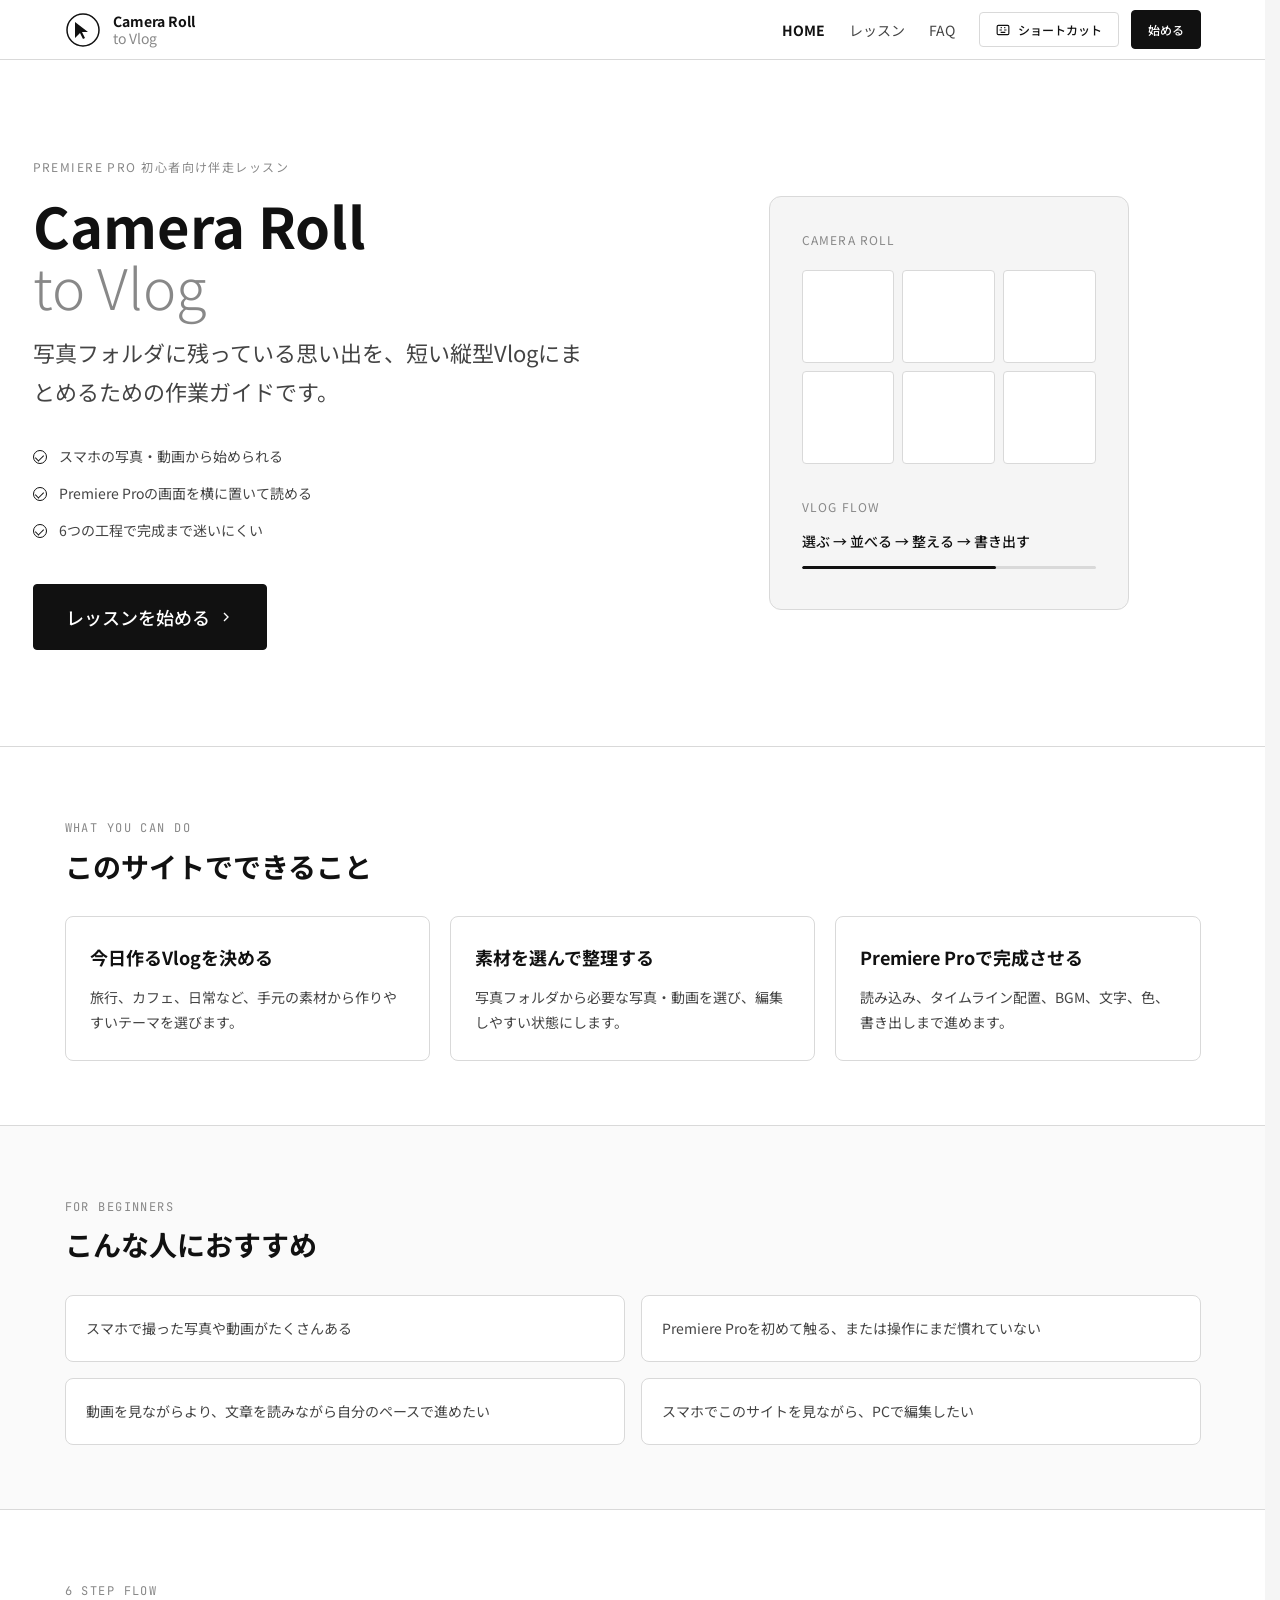
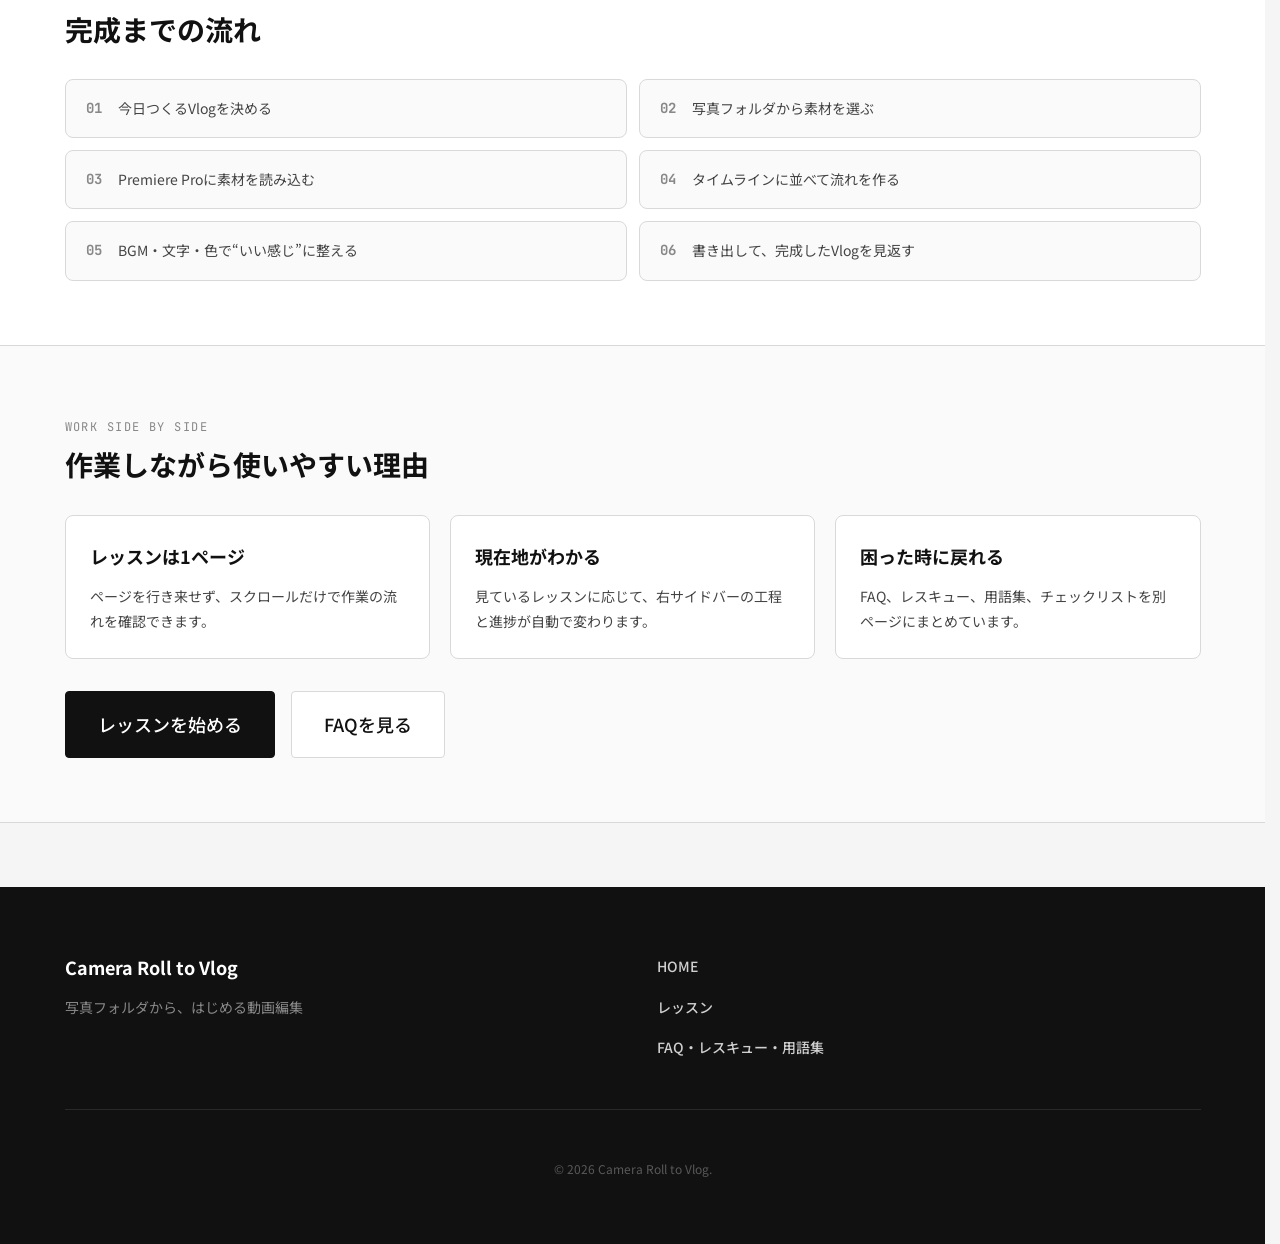
==== commit 37cd7443: "Restructure site into three pages" ====
--- a/index.html
+++ b/index.html
@@ -4,73 +4,38 @@
   <meta charset="UTF-8" />
   <meta name="viewport" content="width=device-width, initial-scale=1.0" />
   <title>Camera Roll to Vlog - 写真フォルダからはじめる動画編集</title>
-
-  <!-- Google Fonts: Noto Sans JP -->
   <link rel="preconnect" href="https://fonts.googleapis.com" />
-  <link
-    href="https://fonts.googleapis.com/css2?family=Noto+Sans+JP:wght@300;400;500;700&family=JetBrains+Mono:wght@400;600&display=swap"
-    rel="stylesheet"
-  />
-
-  <!-- スタイルシート -->
+  <link href="https://fonts.googleapis.com/css2?family=Noto+Sans+JP:wght@300;400;500;700&family=JetBrains+Mono:wght@400;600&display=swap" rel="stylesheet" />
   <link rel="stylesheet" href="style.css" />
 </head>
 <body>
-
-  <!-- =============================================
-       ヘッダー（固定・sticky）
-  ============================================== -->
   <header class="site-header" role="banner">
     <div class="header-inner">
-
-      <!-- ロゴ + サイト名 -->
-      <a href="#hero" class="logo-link" aria-label="トップへ戻る">
+      <a href="index.html" class="logo-link" aria-label="トップページへ">
         <div class="logo-mark" aria-hidden="true">
           <svg width="36" height="36" viewBox="0 0 36 36" fill="none" xmlns="http://www.w3.org/2000/svg">
             <circle cx="18" cy="18" r="16" stroke="#111" stroke-width="1.5" fill="none"/>
-            <!-- カーソルモチーフ -->
             <polygon points="10,10 10,26 15,21 18,27 20,26 17,20 23,20" fill="#111"/>
           </svg>
         </div>
         <span class="logo-text">Camera Roll<br /><em>to Vlog</em></span>
       </a>
 
-      <!-- メインナビ（PC） -->
       <nav class="header-nav" aria-label="メインナビゲーション">
         <ul class="nav-list">
-          <li><a href="#hero" class="nav-link">HOME</a></li>
-          <li><a href="#lessons" class="nav-link">レッスン</a></li>
-          <li><a href="#contact" class="nav-link">お問い合わせ</a></li>
+          <li><a href="index.html" class="nav-link is-current" aria-current="page">HOME</a></li>
+          <li><a href="lesson.html" class="nav-link">レッスン</a></li>
+          <li><a href="faq.html" class="nav-link">FAQ</a></li>
         </ul>
       </nav>
 
-      <!-- アクションボタン群 -->
       <div class="header-actions">
-        <!-- ショートカット一覧モーダルボタン -->
-        <button
-          class="btn btn--ghost btn--sm"
-          id="shortcutBtn"
-          aria-haspopup="dialog"
-          aria-controls="shortcutModal"
-        >
+        <button class="btn btn--ghost btn--sm" id="shortcutBtn" aria-haspopup="dialog" aria-controls="shortcutModal">
           <svg width="14" height="14" viewBox="0 0 24 24" fill="none" stroke="currentColor" stroke-width="2" aria-hidden="true"><rect x="2" y="4" width="20" height="16" rx="2"/><path d="M8 8h2M14 8h2M6 12h4M14 12h4M8 16h8"/></svg>
           ショートカット
         </button>
-
-        <!-- Q&Aボタン -->
-        <a href="#faq" class="btn btn--ghost btn--sm">
-          <svg width="14" height="14" viewBox="0 0 24 24" fill="none" stroke="currentColor" stroke-width="2" aria-hidden="true"><circle cx="12" cy="12" r="10"/><path d="M9.09 9a3 3 0 015.83 1c0 2-3 3-3 3M12 17h.01"/></svg>
-          Q&amp;A
-        </a>
-
-        <!-- ハンバーガー（スマホ時） -->
-        <button
-          class="hamburger"
-          id="hamburgerBtn"
-          aria-label="メニューを開く"
-          aria-expanded="false"
-          aria-controls="mobileMenu"
-        >
+        <a href="lesson.html" class="btn btn--primary btn--sm">始める</a>
+        <button class="hamburger" id="hamburgerBtn" aria-label="メニューを開く" aria-expanded="false" aria-controls="mobileMenu">
           <span class="hamburger__line"></span>
           <span class="hamburger__line"></span>
           <span class="hamburger__line"></span>
@@ -78,728 +43,133 @@
       </div>
     </div>
 
-    <!-- モバイルメニュー -->
     <nav class="mobile-menu" id="mobileMenu" aria-hidden="true">
       <ul class="mobile-nav-list">
-        <li><a href="#hero" class="mobile-nav-link">HOME</a></li>
-        <li><a href="#lessons" class="mobile-nav-link">レッスン</a></li>
-        <li><a href="#contact" class="mobile-nav-link">お問い合わせ</a></li>
-        <li>
-          <button class="mobile-nav-link mobile-nav-link--btn" id="shortcutBtnMobile">
-            ショートカット一覧
-          </button>
-        </li>
-        <li><a href="#faq" class="mobile-nav-link">Q&amp;A</a></li>
+        <li><a href="index.html" class="mobile-nav-link">HOME</a></li>
+        <li><a href="lesson.html" class="mobile-nav-link">レッスン</a></li>
+        <li><a href="faq.html" class="mobile-nav-link">FAQ</a></li>
+        <li><button class="mobile-nav-link mobile-nav-link--btn" id="shortcutBtnMobile">ショートカット一覧</button></li>
       </ul>
     </nav>
   </header>
 
-  <!-- =============================================
-       ヒーローセクション
-  ============================================== -->
-  <section class="hero" id="hero" aria-label="サイト紹介">
-    <div class="hero__inner">
-      <div class="hero__content fade-in">
-        <p class="hero__label">Premiere Pro 初心者向け学習サイト</p>
-        <h1 class="hero__title">Camera Roll<br /><span>to Vlog</span></h1>
-        <p class="hero__copy">写真フォルダから、<em>"いい感じ"</em>のVlogを。</p>
-
-        <ul class="hero__features" aria-label="このサイトの特徴">
-          <li>
-            <svg width="16" height="16" viewBox="0 0 24 24" fill="none" stroke="#111" stroke-width="2" aria-hidden="true"><polyline points="20 6 9 17 4 12"/></svg>
-            Premiere Pro 初心者でも安心
-          </li>
-          <li>
-            <svg width="16" height="16" viewBox="0 0 24 24" fill="none" stroke="#111" stroke-width="2" aria-hidden="true"><polyline points="20 6 9 17 4 12"/></svg>
-            文字ベースで自分のペースで学べる
-          </li>
-          <li>
-            <svg width="16" height="16" viewBox="0 0 24 24" fill="none" stroke="#111" stroke-width="2" aria-hidden="true"><polyline points="20 6 9 17 4 12"/></svg>
-            進捗が一目でわかる
-          </li>
-          <li>
-            <svg width="16" height="16" viewBox="0 0 24 24" fill="none" stroke="#111" stroke-width="2" aria-hidden="true"><polyline points="20 6 9 17 4 12"/></svg>
-            作業しながら横に置いて使える
-          </li>
+  <main id="mainContent" role="main">
+    <section class="hero" id="hero" aria-label="サイト紹介">
+      <div class="hero__inner">
+        <div class="hero__content fade-in">
+          <p class="hero__label">Premiere Pro 初心者向け伴走レッスン</p>
+          <h1 class="hero__title">Camera Roll<br /><span>to Vlog</span></h1>
+          <p class="hero__copy">写真フォルダに残っている思い出を、短い縦型Vlogにまとめるための作業ガイドです。</p>
+          <ul class="hero__features" aria-label="このサイトの特徴">
+            <li><span class="check-mark" aria-hidden="true"></span>スマホの写真・動画から始められる</li>
+            <li><span class="check-mark" aria-hidden="true"></span>Premiere Proの画面を横に置いて読める</li>
+            <li><span class="check-mark" aria-hidden="true"></span>6つの工程で完成まで迷いにくい</li>
+          </ul>
+          <a href="lesson.html" class="btn btn--primary btn--lg">
+            レッスンを始める
+            <svg width="16" height="16" viewBox="0 0 24 24" fill="none" stroke="currentColor" stroke-width="2" aria-hidden="true"><polyline points="9 18 15 12 9 6"/></svg>
+          </a>
+        </div>
+
+        <div class="hero__deco" aria-hidden="true">
+          <div class="deco-box camera-roll-card">
+            <div class="deco-label">CAMERA ROLL</div>
+            <div class="camera-roll-grid">
+              <span></span><span></span><span></span>
+              <span></span><span></span><span></span>
+            </div>
+            <div class="deco-label">VLOG FLOW</div>
+            <div class="deco-item">選ぶ → 並べる → 整える → 書き出す</div>
+            <div class="deco-progress"><div class="deco-bar" style="width:66%"></div></div>
+          </div>
+        </div>
+      </div>
+    </section>
+
+    <section class="home-section fade-in" aria-labelledby="can-do-title">
+      <div class="container">
+        <div class="section-heading">
+          <span class="section-label">WHAT YOU CAN DO</span>
+          <h2 id="can-do-title">このサイトでできること</h2>
+        </div>
+        <div class="feature-grid">
+          <article class="info-card">
+            <h3>今日作るVlogを決める</h3>
+            <p>旅行、カフェ、日常など、手元の素材から作りやすいテーマを選びます。</p>
+          </article>
+          <article class="info-card">
+            <h3>素材を選んで整理する</h3>
+            <p>写真フォルダから必要な写真・動画を選び、編集しやすい状態にします。</p>
+          </article>
+          <article class="info-card">
+            <h3>Premiere Proで完成させる</h3>
+            <p>読み込み、タイムライン配置、BGM、文字、色、書き出しまで進めます。</p>
+          </article>
+        </div>
+      </div>
+    </section>
+
+    <section class="home-section home-section--surface fade-in" aria-labelledby="recommend-title">
+      <div class="container">
+        <div class="section-heading">
+          <span class="section-label">FOR BEGINNERS</span>
+          <h2 id="recommend-title">こんな人におすすめ</h2>
+        </div>
+        <ul class="simple-list">
+          <li>スマホで撮った写真や動画がたくさんある</li>
+          <li>Premiere Proを初めて触る、または操作にまだ慣れていない</li>
+          <li>動画を見ながらより、文章を読みながら自分のペースで進めたい</li>
+          <li>スマホでこのサイトを見ながら、PCで編集したい</li>
         </ul>
-
-        <a href="#lessons" class="btn btn--primary btn--lg">
-          レッスンを始める
-          <svg width="16" height="16" viewBox="0 0 24 24" fill="none" stroke="currentColor" stroke-width="2" aria-hidden="true"><polyline points="9 18 15 12 9 6"/></svg>
-        </a>
-      </div>
-
-      <!-- ヒーロー装飾 -->
-      <div class="hero__deco" aria-hidden="true">
-        <div class="deco-box">
-          <div class="deco-label">LESSON 01</div>
-          <div class="deco-item">前準備</div>
-          <div class="deco-progress">
-            <div class="deco-bar" style="width:100%"></div>
-          </div>
-          <div class="deco-label">LESSON 02</div>
-          <div class="deco-item">素材を整える</div>
-          <div class="deco-progress">
-            <div class="deco-bar" style="width:60%"></div>
-          </div>
-          <div class="deco-label">LESSON 03</div>
-          <div class="deco-item">手を加える</div>
-          <div class="deco-progress">
-            <div class="deco-bar" style="width:0%"></div>
-          </div>
-        </div>
-      </div>
-    </div>
-  </section>
-
-  <!-- =============================================
-       メインコンテンツ + サイドバー（2カラム）
-  ============================================== -->
-  <div class="page-layout" id="lessons">
-    <div class="page-layout__inner">
-
-      <!-- ==============================
-           メインコンテンツ（左 70%）
-      ============================== -->
-      <main class="main-content" id="mainContent" role="main">
-
-        <!-- ===== LESSON 01: 前準備 ===== -->
-        <section class="lesson-section fade-in" id="lesson-01" aria-labelledby="lesson-01-title">
-          <div class="lesson-header">
-            <span class="lesson-num">LESSON 01</span>
-            <h2 class="lesson-title" id="lesson-01-title">前準備</h2>
-          </div>
-          <p class="lesson-lead">
-            動画編集を始める前に、まずは環境を整えましょう。フォルダ構成を整えるだけで、後の作業がグッとスムーズになります。
-          </p>
-
-          <!-- 手順リスト -->
-          <div class="step-list" aria-label="手順">
-            <div class="step-item">
-              <span class="step-num">01</span>
-              <div class="step-content">
-                <h3 class="step-title">Premiere Pro を起動する</h3>
-                <p>デスクトップまたはアプリ一覧から「Adobe Premiere Pro」を開きます。初回起動時はサインインが必要です。</p>
-              </div>
-            </div>
-            <div class="step-item">
-              <span class="step-num">02</span>
-              <div class="step-content">
-                <h3 class="step-title">新規プロジェクトを作成する</h3>
-                <p>「新規プロジェクト」をクリックし、プロジェクト名と保存先を設定します。わかりやすい名前（例：<code>vlog_2024_kyoto</code>）をつけておきましょう。</p>
-              </div>
-            </div>
-            <div class="step-item">
-              <span class="step-num">03</span>
-              <div class="step-content">
-                <h3 class="step-title">フォルダ構成を確認する</h3>
-                <p>素材ファイルはあらかじめ1つのフォルダにまとめておきます。後から整理すると大変なので、最初に整えるのがコツです。</p>
-              </div>
-            </div>
-          </div>
-
-          <!-- ダミー画像エリア -->
-          <div class="media-placeholder" aria-label="スクリーンショット例">
-            <div class="media-placeholder__inner">
-              <svg width="40" height="40" viewBox="0 0 24 24" fill="none" stroke="#888" stroke-width="1.5" aria-hidden="true"><rect x="3" y="3" width="18" height="18" rx="2"/><circle cx="8.5" cy="8.5" r="1.5"/><polyline points="21 15 16 10 5 21"/></svg>
-              <p>スクリーンショット：新規プロジェクト作成画面</p>
-            </div>
-          </div>
-
-          <!-- 補足コラム -->
-          <div class="column-box" role="note">
-            <div class="column-box__header">
-              <svg width="16" height="16" viewBox="0 0 24 24" fill="none" stroke="currentColor" stroke-width="2" aria-hidden="true"><circle cx="12" cy="12" r="10"/><line x1="12" y1="8" x2="12" y2="12"/><line x1="12" y1="16" x2="12.01" y2="16"/></svg>
-              <span>補足</span>
-            </div>
-            <p>プロジェクトファイル（<code>.prproj</code>）は素材ファイルと同じフォルダに保存すると管理しやすくなります。クラウドストレージには直接保存しないようにしましょう（処理が重くなる場合があります）。</p>
-          </div>
-
-          <!-- ショートカットキー -->
-          <div class="shortcut-row" aria-label="このレッスンのショートカット">
-            <span class="shortcut-label">よく使うショートカット</span>
-            <div class="shortcut-keys">
-              <kbd class="key-badge">⌘</kbd>
-              <span class="key-sep">+</span>
-              <kbd class="key-badge">N</kbd>
-              <span class="shortcut-desc">新規プロジェクト</span>
-            </div>
-          </div>
-
-          <!-- 前後ページボタン -->
-          <div class="lesson-nav">
-            <span class="lesson-nav__prev lesson-nav__prev--disabled" aria-disabled="true">
-              <svg width="16" height="16" viewBox="0 0 24 24" fill="none" stroke="currentColor" stroke-width="2" aria-hidden="true"><polyline points="15 18 9 12 15 6"/></svg>
-              前のレッスン
-            </span>
-            <a href="#lesson-02" class="lesson-nav__next">
-              次のレッスン
-              <svg width="16" height="16" viewBox="0 0 24 24" fill="none" stroke="currentColor" stroke-width="2" aria-hidden="true"><polyline points="9 18 15 12 9 6"/></svg>
-            </a>
-          </div>
-        </section>
-
-        <!-- ===== LESSON 02: 素材を整える ===== -->
-        <section class="lesson-section fade-in" id="lesson-02" aria-labelledby="lesson-02-title">
-          <div class="lesson-header">
-            <span class="lesson-num">LESSON 02</span>
-            <h2 class="lesson-title" id="lesson-02-title">素材を整える</h2>
-          </div>
-          <p class="lesson-lead">
-            スマホから取り出した写真・動画をPremiere Proに読み込み、タイムラインに並べる基本操作を学びましょう。
-          </p>
-
-          <div class="step-list">
-            <div class="step-item">
-              <span class="step-num">01</span>
-              <div class="step-content">
-                <h3 class="step-title">素材をプロジェクトパネルに読み込む</h3>
-                <p>メニューから「ファイル > 読み込み」またはプロジェクトパネルにドラッグ＆ドロップで素材を追加します。</p>
-              </div>
-            </div>
-            <div class="step-item">
-              <span class="step-num">02</span>
-              <div class="step-content">
-                <h3 class="step-title">シーケンスを作成する</h3>
-                <p>動画クリップを選んで「新規シーケンス」を作成します。スマホ縦動画なら「9:16」の設定（1080×1920）が基本です。</p>
-              </div>
-            </div>
-            <div class="step-item">
-              <span class="step-num">03</span>
-              <div class="step-content">
-                <h3 class="step-title">タイムラインに並べる</h3>
-                <p>プロジェクトパネルのクリップをタイムラインにドラッグして並べます。最初は時系列順に並べると編集しやすいです。</p>
-              </div>
-            </div>
-          </div>
-
-          <!-- GIFダミーエリア -->
-          <div class="media-placeholder media-placeholder--gif" aria-label="操作GIF例">
-            <div class="media-placeholder__inner">
-              <svg width="40" height="40" viewBox="0 0 24 24" fill="none" stroke="#888" stroke-width="1.5" aria-hidden="true"><polygon points="5 3 19 12 5 21 5 3"/></svg>
-              <p>アニメーション：ドラッグ＆ドロップの操作例</p>
-              <span class="media-badge">GIF / 動画</span>
-            </div>
-          </div>
-
-          <div class="column-box" role="note">
-            <div class="column-box__header">
-              <svg width="16" height="16" viewBox="0 0 24 24" fill="none" stroke="currentColor" stroke-width="2" aria-hidden="true"><polygon points="13 2 3 14 12 14 11 22 21 10 12 10 13 2"/></svg>
-              <span>ポイント</span>
-            </div>
-            <p>写真（JPG/PNG）はデフォルトで5秒のクリップとして読み込まれます。長さを変えたい場合はクリップの端をドラッグして調整できます。</p>
-          </div>
-
-          <div class="shortcut-row">
-            <span class="shortcut-label">よく使うショートカット</span>
-            <div class="shortcut-keys">
-              <kbd class="key-badge">⌘</kbd>
-              <span class="key-sep">+</span>
-              <kbd class="key-badge">I</kbd>
-              <span class="shortcut-desc">素材を読み込む</span>
-            </div>
-            <div class="shortcut-keys">
-              <kbd class="key-badge">C</kbd>
-              <span class="shortcut-desc">カットツール</span>
-            </div>
-            <div class="shortcut-keys">
-              <kbd class="key-badge">V</kbd>
-              <span class="shortcut-desc">選択ツール</span>
-            </div>
-          </div>
-
-          <div class="lesson-nav">
-            <a href="#lesson-01" class="lesson-nav__prev">
-              <svg width="16" height="16" viewBox="0 0 24 24" fill="none" stroke="currentColor" stroke-width="2" aria-hidden="true"><polyline points="15 18 9 12 15 6"/></svg>
-              前のレッスン
-            </a>
-            <a href="#lesson-03" class="lesson-nav__next">
-              次のレッスン
-              <svg width="16" height="16" viewBox="0 0 24 24" fill="none" stroke="currentColor" stroke-width="2" aria-hidden="true"><polyline points="9 18 15 12 9 6"/></svg>
-            </a>
-          </div>
-        </section>
-
-        <!-- ===== LESSON 03: 手を加える ===== -->
-        <section class="lesson-section fade-in" id="lesson-03" aria-labelledby="lesson-03-title">
-          <div class="lesson-header">
-            <span class="lesson-num">LESSON 03</span>
-            <h2 class="lesson-title" id="lesson-03-title">手を加える</h2>
-          </div>
-          <p class="lesson-lead">
-            BGMを追加し、テキストや色調補正でVlogらしい雰囲気を演出しましょう。少しの工夫で一気にクオリティが上がります。
-          </p>
-
-          <div class="step-list">
-            <div class="step-item">
-              <span class="step-num">01</span>
-              <div class="step-content">
-                <h3 class="step-title">BGMを追加する</h3>
-                <p>音楽ファイル（MP3/WAV）をタイムラインのA1トラックにドラッグします。フェードイン・アウトはクリップの角を掴んで調整します。</p>
-              </div>
-            </div>
-            <div class="step-item">
-              <span class="step-num">02</span>
-              <div class="step-content">
-                <h3 class="step-title">テキストを追加する</h3>
-                <p>「テキストツール（T）」でプログラムモニターをクリックし、テロップを入力します。フォントや色はエッセンシャルグラフィクスパネルで変更できます。</p>
-              </div>
-            </div>
-            <div class="step-item">
-              <span class="step-num">03</span>
-              <div class="step-content">
-                <h3 class="step-title">色調補正（Lumetriカラー）</h3>
-                <p>「ウィンドウ > Lumetriカラー」を開き、「基本補正」タブでコントラストや彩度を調整します。少し明るめにすると映えやすいです。</p>
-              </div>
-            </div>
-          </div>
-
-          <div class="media-placeholder" aria-label="スクリーンショット例">
-            <div class="media-placeholder__inner">
-              <svg width="40" height="40" viewBox="0 0 24 24" fill="none" stroke="#888" stroke-width="1.5" aria-hidden="true"><rect x="3" y="3" width="18" height="18" rx="2"/><circle cx="8.5" cy="8.5" r="1.5"/><polyline points="21 15 16 10 5 21"/></svg>
-              <p>スクリーンショット：Lumetriカラーパネル</p>
-            </div>
-          </div>
-
-          <div class="column-box" role="note">
-            <div class="column-box__header">
-              <svg width="16" height="16" viewBox="0 0 24 24" fill="none" stroke="currentColor" stroke-width="2" aria-hidden="true"><circle cx="12" cy="12" r="10"/><line x1="12" y1="8" x2="12" y2="12"/><line x1="12" y1="16" x2="12.01" y2="16"/></svg>
-              <span>補足</span>
-            </div>
-            <p>BGMの音量が大きすぎる場合は、クリップを選択して「エフェクトコントロール」パネルの「音量 > レベル」で調整します。一般的に環境音より-6〜-12dBほど下げるとバランスが取れます。</p>
-          </div>
-
-          <div class="shortcut-row">
-            <span class="shortcut-label">よく使うショートカット</span>
-            <div class="shortcut-keys">
-              <kbd class="key-badge">T</kbd>
-              <span class="shortcut-desc">テキストツール</span>
-            </div>
-            <div class="shortcut-keys">
-              <kbd class="key-badge">⌘</kbd>
-              <span class="key-sep">+</span>
-              <kbd class="key-badge">Z</kbd>
-              <span class="shortcut-desc">元に戻す</span>
-            </div>
-          </div>
-
-          <div class="lesson-nav">
-            <a href="#lesson-02" class="lesson-nav__prev">
-              <svg width="16" height="16" viewBox="0 0 24 24" fill="none" stroke="currentColor" stroke-width="2" aria-hidden="true"><polyline points="15 18 9 12 15 6"/></svg>
-              前のレッスン
-            </a>
-            <a href="#lesson-04" class="lesson-nav__next">
-              次のレッスン
-              <svg width="16" height="16" viewBox="0 0 24 24" fill="none" stroke="currentColor" stroke-width="2" aria-hidden="true"><polyline points="9 18 15 12 9 6"/></svg>
-            </a>
-          </div>
-        </section>
-
-        <!-- ===== LESSON 04: 最終調整 ===== -->
-        <section class="lesson-section fade-in" id="lesson-04" aria-labelledby="lesson-04-title">
-          <div class="lesson-header">
-            <span class="lesson-num">LESSON 04</span>
-            <h2 class="lesson-title" id="lesson-04-title">最終調整</h2>
-          </div>
-          <p class="lesson-lead">
-            全体の流れを確認して細部を整えます。「プレビュー再生」を繰り返しながら、テンポ感や音量バランスを仕上げましょう。
-          </p>
-
-          <div class="step-list">
-            <div class="step-item">
-              <span class="step-num">01</span>
-              <div class="step-content">
-                <h3 class="step-title">全体を通して再生確認する</h3>
-                <p>最初から最後まで再生し、不自然なカット・テロップのズレ・音のブツ切れがないか確認します。</p>
-              </div>
-            </div>
-            <div class="step-item">
-              <span class="step-num">02</span>
-              <div class="step-content">
-                <h3 class="step-title">トランジションを追加する</h3>
-                <p>カットとカットの間にトランジション（例：クロスディゾルブ）を入れると滑らかな切り替えになります。エフェクトパネルから「ビデオトランジション」を選択してドラッグします。</p>
-              </div>
-            </div>
-            <div class="step-item">
-              <span class="step-num">03</span>
-              <div class="step-content">
-                <h3 class="step-title">尺の確認と調整</h3>
-                <p>Short動画は60秒以内が目安です。タイムラインのルーラーで全体の長さを確認し、必要なら短縮します。</p>
-              </div>
-            </div>
-          </div>
-
-          <div class="column-box" role="note">
-            <div class="column-box__header">
-              <svg width="16" height="16" viewBox="0 0 24 24" fill="none" stroke="currentColor" stroke-width="2" aria-hidden="true"><polygon points="13 2 3 14 12 14 11 22 21 10 12 10 13 2"/></svg>
-              <span>ポイント</span>
-            </div>
-            <p>再生が重い場合は「シーケンス > レンダリング範囲をレンダリング」（Enter キー）でプレビューをレンダリングしてから確認すると快適になります。</p>
-          </div>
-
-          <div class="shortcut-row">
-            <span class="shortcut-label">よく使うショートカット</span>
-            <div class="shortcut-keys">
-              <kbd class="key-badge">Space</kbd>
-              <span class="shortcut-desc">再生 / 一時停止</span>
-            </div>
-            <div class="shortcut-keys">
-              <kbd class="key-badge">Enter</kbd>
-              <span class="shortcut-desc">プレビューレンダリング</span>
-            </div>
-            <div class="shortcut-keys">
-              <kbd class="key-badge">⌘</kbd>
-              <span class="key-sep">+</span>
-              <kbd class="key-badge">S</kbd>
-              <span class="shortcut-desc">保存</span>
-            </div>
-          </div>
-
-          <div class="lesson-nav">
-            <a href="#lesson-03" class="lesson-nav__prev">
-              <svg width="16" height="16" viewBox="0 0 24 24" fill="none" stroke="currentColor" stroke-width="2" aria-hidden="true"><polyline points="15 18 9 12 15 6"/></svg>
-              前のレッスン
-            </a>
-            <a href="#lesson-05" class="lesson-nav__next">
-              次のレッスン
-              <svg width="16" height="16" viewBox="0 0 24 24" fill="none" stroke="currentColor" stroke-width="2" aria-hidden="true"><polyline points="9 18 15 12 9 6"/></svg>
-            </a>
-          </div>
-        </section>
-
-        <!-- ===== LESSON 05: 書き出し・投稿 ===== -->
-        <section class="lesson-section fade-in" id="lesson-05" aria-labelledby="lesson-05-title">
-          <div class="lesson-header">
-            <span class="lesson-num">LESSON 05</span>
-            <h2 class="lesson-title" id="lesson-05-title">書き出し・投稿</h2>
-          </div>
-          <p class="lesson-lead">
-            完成した動画をファイルに書き出し、SNSにアップロードします。設定を間違えると画質が落ちるので手順を確認しましょう。
-          </p>
-
-          <div class="step-list">
-            <div class="step-item">
-              <span class="step-num">01</span>
-              <div class="step-content">
-                <h3 class="step-title">書き出しメニューを開く</h3>
-                <p>「ファイル > 書き出し > メディア」（またはショートカット：⌘ + M）でMedia Encoderの書き出し設定を開きます。</p>
-              </div>
-            </div>
-            <div class="step-item">
-              <span class="step-num">02</span>
-              <div class="step-content">
-                <h3 class="step-title">プリセットを選択する</h3>
-                <p>形式：<strong>H.264</strong>、プリセット：<strong>「Match Source - Adaptive High Bitrate」</strong>を選べば大抵の場合OK。YouTube / Instagram Reels / TikTokいずれにも対応しています。</p>
-              </div>
-            </div>
-            <div class="step-item">
-              <span class="step-num">03</span>
-              <div class="step-content">
-                <h3 class="step-title">書き出し先を指定して実行</h3>
-                <p>「出力ファイル名」をクリックして保存先を設定し、「書き出し」ボタンをクリックします。ファイルサイズは60秒・縦動画で概ね50〜150MB程度になります。</p>
-              </div>
-            </div>
-          </div>
-
-          <div class="media-placeholder" aria-label="スクリーンショット例">
-            <div class="media-placeholder__inner">
-              <svg width="40" height="40" viewBox="0 0 24 24" fill="none" stroke="#888" stroke-width="1.5" aria-hidden="true"><rect x="3" y="3" width="18" height="18" rx="2"/><circle cx="8.5" cy="8.5" r="1.5"/><polyline points="21 15 16 10 5 21"/></svg>
-              <p>スクリーンショット：書き出し設定画面</p>
-            </div>
-          </div>
-
-          <div class="column-box" role="note">
-            <div class="column-box__header">
-              <svg width="16" height="16" viewBox="0 0 24 24" fill="none" stroke="currentColor" stroke-width="2" aria-hidden="true"><circle cx="12" cy="12" r="10"/><line x1="12" y1="8" x2="12" y2="12"/><line x1="12" y1="16" x2="12.01" y2="16"/></svg>
-              <span>補足</span>
-            </div>
-            <p>Instagram や YouTube Shorts にアップする場合、アプリ側でさらに圧縮が入ります。元ファイルは必ずローカルに保存しておきましょう。</p>
-          </div>
-
-          <div class="shortcut-row">
-            <span class="shortcut-label">よく使うショートカット</span>
-            <div class="shortcut-keys">
-              <kbd class="key-badge">⌘</kbd>
-              <span class="key-sep">+</span>
-              <kbd class="key-badge">M</kbd>
-              <span class="shortcut-desc">書き出しメニューを開く</span>
-            </div>
-          </div>
-
-          <div class="lesson-nav">
-            <a href="#lesson-04" class="lesson-nav__prev">
-              <svg width="16" height="16" viewBox="0 0 24 24" fill="none" stroke="currentColor" stroke-width="2" aria-hidden="true"><polyline points="15 18 9 12 15 6"/></svg>
-              前のレッスン
-            </a>
-            <a href="#lesson-06" class="lesson-nav__next">
-              次のレッスン
-              <svg width="16" height="16" viewBox="0 0 24 24" fill="none" stroke="currentColor" stroke-width="2" aria-hidden="true"><polyline points="9 18 15 12 9 6"/></svg>
-            </a>
-          </div>
-        </section>
-
-        <!-- ===== LESSON 06: まとめ・補足 ===== -->
-        <section class="lesson-section fade-in" id="lesson-06" aria-labelledby="lesson-06-title">
-          <div class="lesson-header">
-            <span class="lesson-num">LESSON 06</span>
-            <h2 class="lesson-title" id="lesson-06-title">まとめ・補足</h2>
-          </div>
-          <p class="lesson-lead">
-            全レッスンお疲れさまでした！ここでは学んだことの振り返りと、次のステップへのヒントをまとめます。
-          </p>
-
-          <div class="summary-grid">
-            <div class="summary-card">
-              <div class="summary-card__num">01</div>
-              <div class="summary-card__title">前準備</div>
-              <div class="summary-card__text">プロジェクト作成・フォルダ整理</div>
-            </div>
-            <div class="summary-card">
-              <div class="summary-card__num">02</div>
-              <div class="summary-card__title">素材を整える</div>
-              <div class="summary-card__text">読み込み・タイムライン配置</div>
-            </div>
-            <div class="summary-card">
-              <div class="summary-card__num">03</div>
-              <div class="summary-card__title">手を加える</div>
-              <div class="summary-card__text">BGM・テキスト・色調補正</div>
-            </div>
-            <div class="summary-card">
-              <div class="summary-card__num">04</div>
-              <div class="summary-card__title">最終調整</div>
-              <div class="summary-card__text">再生確認・トランジション</div>
-            </div>
-            <div class="summary-card">
-              <div class="summary-card__num">05</div>
-              <div class="summary-card__title">書き出し</div>
-              <div class="summary-card__text">H.264書き出し・SNS投稿</div>
-            </div>
-            <div class="summary-card summary-card--accent">
-              <div class="summary-card__num">🎉</div>
-              <div class="summary-card__title">完成！</div>
-              <div class="summary-card__text">あなたの最初のVlog</div>
-            </div>
-          </div>
-
-          <div class="column-box" role="note">
-            <div class="column-box__header">
-              <svg width="16" height="16" viewBox="0 0 24 24" fill="none" stroke="currentColor" stroke-width="2" aria-hidden="true"><polygon points="12 2 15.09 8.26 22 9.27 17 14.14 18.18 21.02 12 17.77 5.82 21.02 7 14.14 2 9.27 8.91 8.26 12 2"/></svg>
-              <span>次のステップ</span>
-            </div>
-            <p>基本を身につけたら、「モーショングラフィクス」「マルチカム編集」「オーディオミキシング」など、より高度なテクニックに挑戦してみましょう。まずは1本完成させることが大切です。</p>
-          </div>
-
-          <div class="lesson-nav">
-            <a href="#lesson-05" class="lesson-nav__prev">
-              <svg width="16" height="16" viewBox="0 0 24 24" fill="none" stroke="currentColor" stroke-width="2" aria-hidden="true"><polyline points="15 18 9 12 15 6"/></svg>
-              前のレッスン
-            </a>
-            <a href="#hero" class="lesson-nav__next">
-              最初に戻る
-              <svg width="16" height="16" viewBox="0 0 24 24" fill="none" stroke="currentColor" stroke-width="2" aria-hidden="true"><polyline points="9 18 15 12 9 6"/></svg>
-            </a>
-          </div>
-        </section>
-
-        <!-- ===== Q&A セクション ===== -->
-        <section class="lesson-section fade-in" id="faq" aria-labelledby="faq-title">
-          <div class="lesson-header">
-            <span class="lesson-num">FAQ</span>
-            <h2 class="lesson-title" id="faq-title">よくある質問</h2>
-          </div>
-
-          <div class="faq-list" role="list">
-            <!-- アコーディオンアイテム -->
-            <div class="faq-item" role="listitem">
-              <button class="faq-question" aria-expanded="false" aria-controls="faq-answer-1">
-                <span>Premiere Pro が重くて使えません</span>
-                <svg class="faq-icon" width="18" height="18" viewBox="0 0 24 24" fill="none" stroke="currentColor" stroke-width="2" aria-hidden="true"><polyline points="6 9 12 15 18 9"/></svg>
-              </button>
-              <div class="faq-answer" id="faq-answer-1" role="region" hidden>
-                <p>プレビュー解像度を下げてみましょう。プログラムモニター右下の「1/2」や「1/4」ボタンで表示品質を下げると動作が軽くなります。また、使わないアプリを閉じてメモリを確保してください。</p>
-              </div>
-            </div>
-
-            <div class="faq-item" role="listitem">
-              <button class="faq-question" aria-expanded="false" aria-controls="faq-answer-2">
-                <span>書き出したら画質が荒くなりました</span>
-                <svg class="faq-icon" width="18" height="18" viewBox="0 0 24 24" fill="none" stroke="currentColor" stroke-width="2" aria-hidden="true"><polyline points="6 9 12 15 18 9"/></svg>
-              </button>
-              <div class="faq-answer" id="faq-answer-2" role="region" hidden>
-                <p>書き出し設定のプリセットを確認してください。「Match Source - Adaptive High Bitrate」を選んでいない場合、解像度が低い設定になっていることがあります。ビットレートが低すぎても画質が落ちます（縦動画の目安：10〜20 Mbps）。</p>
-              </div>
-            </div>
-
-            <div class="faq-item" role="listitem">
-              <button class="faq-question" aria-expanded="false" aria-controls="faq-answer-3">
-                <span>音声がタイムラインで聞こえません</span>
-                <svg class="faq-icon" width="18" height="18" viewBox="0 0 24 24" fill="none" stroke="currentColor" stroke-width="2" aria-hidden="true"><polyline points="6 9 12 15 18 9"/></svg>
-              </button>
-              <div class="faq-answer" id="faq-answer-3" role="region" hidden>
-                <p>まずタイムラインのオーディオトラック（A1など）がミュートになっていないか確認してください。次に「ウィンドウ > オーディオメーター」でレベルが動いているか確認します。PCの音量設定も確認しましょう。</p>
-              </div>
-            </div>
-
-            <div class="faq-item" role="listitem">
-              <button class="faq-question" aria-expanded="false" aria-controls="faq-answer-4">
-                <span>プロジェクトファイルが開けなくなりました</span>
-                <svg class="faq-icon" width="18" height="18" viewBox="0 0 24 24" fill="none" stroke="currentColor" stroke-width="2" aria-hidden="true"><polyline points="6 9 12 15 18 9"/></svg>
-              </button>
-              <div class="faq-answer" id="faq-answer-4" role="region" hidden>
-                <p>素材ファイルの場所が変わると「メディアオフライン」になります。メニューから「ファイル > リンクとロケーション > すべてのメディアをリンク」で元のファイルを再指定してみましょう。念のためプロジェクトのバックアップを取る習慣をつけましょう（⌘ + S で上書き保存、⌘ + Shift + S で別名保存）。</p>
-              </div>
-            </div>
-          </div>
-        </section>
-
-        <!-- ===== お問い合わせ ===== -->
-        <section class="lesson-section fade-in" id="contact" aria-labelledby="contact-title">
-          <div class="lesson-header">
-            <span class="lesson-num">CONTACT</span>
-            <h2 class="lesson-title" id="contact-title">お問い合わせ</h2>
-          </div>
-          <p class="lesson-lead">ご質問・ご要望はこちらからお気軽にどうぞ。</p>
-          <div class="contact-form">
-            <div class="form-group">
-              <label class="form-label" for="contactName">お名前</label>
-              <input class="form-input" type="text" id="contactName" placeholder="山田 太郎" autocomplete="name" />
-            </div>
-            <div class="form-group">
-              <label class="form-label" for="contactEmail">メールアドレス</label>
-              <input class="form-input" type="email" id="contactEmail" placeholder="example@email.com" autocomplete="email" />
-            </div>
-            <div class="form-group">
-              <label class="form-label" for="contactMessage">メッセージ</label>
-              <textarea class="form-textarea" id="contactMessage" rows="5" placeholder="ご質問内容を入力してください"></textarea>
-            </div>
-            <button class="btn btn--primary" type="button">送信する</button>
-          </div>
-        </section>
-
-      </main>
-
-      <!-- ==============================
-           サイドバー（右 30%）
-      ============================== -->
-      <aside class="sidebar" id="sidebar" aria-label="サイドバー">
-
-        <!-- 進捗バー -->
-        <div class="sidebar-card">
-          <div class="sidebar-card__header">
-            <svg width="14" height="14" viewBox="0 0 24 24" fill="none" stroke="currentColor" stroke-width="2" aria-hidden="true"><polyline points="22 12 18 12 15 21 9 3 6 12 2 12"/></svg>
-            <span>学習進捗</span>
-          </div>
-          <div class="progress-display">
-            <div class="progress-num" id="progressNum" aria-live="polite">0%</div>
-            <div class="progress-bar-wrap" role="progressbar" aria-valuenow="0" aria-valuemin="0" aria-valuemax="100" aria-label="学習進捗">
-              <div class="progress-bar-fill" id="progressBarFill"></div>
-            </div>
-            <p class="progress-text">スクロールで自動更新されます</p>
-          </div>
-        </div>
-
-        <!-- コース目次 -->
-        <div class="sidebar-card">
-          <div class="sidebar-card__header">
-            <svg width="14" height="14" viewBox="0 0 24 24" fill="none" stroke="currentColor" stroke-width="2" aria-hidden="true"><line x1="8" y1="6" x2="21" y2="6"/><line x1="8" y1="12" x2="21" y2="12"/><line x1="8" y1="18" x2="21" y2="18"/><line x1="3" y1="6" x2="3.01" y2="6"/><line x1="3" y1="12" x2="3.01" y2="12"/><line x1="3" y1="18" x2="3.01" y2="18"/></svg>
-            <span>コース目次</span>
-          </div>
-          <nav aria-label="コース目次">
-            <ul class="toc-list" id="tocList">
-              <li class="toc-item" data-target="lesson-01">
-                <span class="toc-check" aria-label="完了">✓</span>
-                <a href="#lesson-01" class="toc-link">01. 前準備</a>
-              </li>
-              <li class="toc-item" data-target="lesson-02">
-                <span class="toc-check" aria-label="未完了"></span>
-                <a href="#lesson-02" class="toc-link">02. 素材を整える</a>
-              </li>
-              <li class="toc-item" data-target="lesson-03">
-                <span class="toc-check" aria-label="未完了"></span>
-                <a href="#lesson-03" class="toc-link">03. 手を加える</a>
-              </li>
-              <li class="toc-item" data-target="lesson-04">
-                <span class="toc-check" aria-label="未完了"></span>
-                <a href="#lesson-04" class="toc-link">04. 最終調整</a>
-              </li>
-              <li class="toc-item" data-target="lesson-05">
-                <span class="toc-check" aria-label="未完了"></span>
-                <a href="#lesson-05" class="toc-link">05. 書き出し・投稿</a>
-              </li>
-              <li class="toc-item" data-target="lesson-06">
-                <span class="toc-check" aria-label="未完了"></span>
-                <a href="#lesson-06" class="toc-link">06. まとめ・補足</a>
-              </li>
-            </ul>
-          </nav>
-        </div>
-
-        <!-- 困ったときのレスキュー -->
-        <div class="sidebar-card">
-          <div class="sidebar-card__header">
-            <svg width="14" height="14" viewBox="0 0 24 24" fill="none" stroke="currentColor" stroke-width="2" aria-hidden="true"><circle cx="12" cy="12" r="10"/><line x1="12" y1="8" x2="12" y2="12"/><line x1="12" y1="16" x2="12.01" y2="16"/></svg>
-            <span>困ったときのレスキュー</span>
-          </div>
-
-          <!-- アコーディオン：レスキューカード -->
-          <div class="rescue-list" role="list">
-            <div class="rescue-item" role="listitem">
-              <button class="rescue-question" aria-expanded="false" aria-controls="rescue-1">
-                <span>🖥️ 画面が消えた</span>
-                <svg class="rescue-icon" width="14" height="14" viewBox="0 0 24 24" fill="none" stroke="currentColor" stroke-width="2" aria-hidden="true"><polyline points="6 9 12 15 18 9"/></svg>
-              </button>
-              <div class="rescue-answer" id="rescue-1" hidden>
-                <p>「ウィンドウ > ワークスペース > 編集」をクリックして標準レイアウトに戻してみましょう。</p>
-              </div>
-            </div>
-
-            <div class="rescue-item" role="listitem">
-              <button class="rescue-question" aria-expanded="false" aria-controls="rescue-2">
-                <span>🔇 音が出ない</span>
-                <svg class="rescue-icon" width="14" height="14" viewBox="0 0 24 24" fill="none" stroke="currentColor" stroke-width="2" aria-hidden="true"><polyline points="6 9 12 15 18 9"/></svg>
-              </button>
-              <div class="rescue-answer" id="rescue-2" hidden>
-                <p>タイムラインのオーディオトラックのミュート（M）を解除。PCの音量も確認してください。</p>
-              </div>
-            </div>
-
-            <div class="rescue-item" role="listitem">
-              <button class="rescue-question" aria-expanded="false" aria-controls="rescue-3">
-                <span>🐌 プレビューが重い</span>
-                <svg class="rescue-icon" width="14" height="14" viewBox="0 0 24 24" fill="none" stroke="currentColor" stroke-width="2" aria-hidden="true"><polyline points="6 9 12 15 18 9"/></svg>
-              </button>
-              <div class="rescue-answer" id="rescue-3" hidden>
-                <p>モニターの解像度を「1/2」に下げるか、Enterキーでプレビューをレンダリングしましょう。</p>
-              </div>
-            </div>
-
-            <div class="rescue-item" role="listitem">
-              <button class="rescue-question" aria-expanded="false" aria-controls="rescue-4">
-                <span>💾 保存場所がわからない</span>
-                <svg class="rescue-icon" width="14" height="14" viewBox="0 0 24 24" fill="none" stroke="currentColor" stroke-width="2" aria-hidden="true"><polyline points="6 9 12 15 18 9"/></svg>
-              </button>
-              <div class="rescue-answer" id="rescue-4" hidden>
-                <p>「ファイル > プロジェクト設定 > スクラッチディスク」でキャッシュや書き出し先を確認できます。</p>
-              </div>
-            </div>
-          </div>
-        </div>
-
-      </aside>
-    </div>
-  </div>
-
-  <!-- =============================================
-       ショートカット一覧モーダル
-  ============================================== -->
-  <div
-    class="modal-overlay"
-    id="shortcutModal"
-    role="dialog"
-    aria-modal="true"
-    aria-labelledby="modalTitle"
-    aria-hidden="true"
-  >
+      </div>
+    </section>
+
+    <section class="home-section fade-in" aria-labelledby="flow-title">
+      <div class="container">
+        <div class="section-heading">
+          <span class="section-label">6 STEP FLOW</span>
+          <h2 id="flow-title">完成までの流れ</h2>
+        </div>
+        <ol class="flow-list">
+          <li><span>01</span>今日つくるVlogを決める</li>
+          <li><span>02</span>写真フォルダから素材を選ぶ</li>
+          <li><span>03</span>Premiere Proに素材を読み込む</li>
+          <li><span>04</span>タイムラインに並べて流れを作る</li>
+          <li><span>05</span>BGM・文字・色で“いい感じ”に整える</li>
+          <li><span>06</span>書き出して、完成したVlogを見返す</li>
+        </ol>
+      </div>
+    </section>
+
+    <section class="home-section home-section--surface fade-in" aria-labelledby="use-title">
+      <div class="container">
+        <div class="section-heading">
+          <span class="section-label">WORK SIDE BY SIDE</span>
+          <h2 id="use-title">作業しながら使いやすい理由</h2>
+        </div>
+        <div class="feature-grid">
+          <article class="info-card">
+            <h3>レッスンは1ページ</h3>
+            <p>ページを行き来せず、スクロールだけで作業の流れを確認できます。</p>
+          </article>
+          <article class="info-card">
+            <h3>現在地がわかる</h3>
+            <p>見ているレッスンに応じて、右サイドバーの工程と進捗が自動で変わります。</p>
+          </article>
+          <article class="info-card">
+            <h3>困った時に戻れる</h3>
+            <p>FAQ、レスキュー、用語集、チェックリストを別ページにまとめています。</p>
+          </article>
+        </div>
+        <div class="home-cta">
+          <a href="lesson.html" class="btn btn--primary btn--lg">レッスンを始める</a>
+          <a href="faq.html" class="btn btn--ghost btn--lg">FAQを見る</a>
+        </div>
+      </div>
+    </section>
+  </main>
+
+  <div class="modal-overlay" id="shortcutModal" role="dialog" aria-modal="true" aria-labelledby="modalTitle" aria-hidden="true">
     <div class="modal-panel">
       <div class="modal-header">
         <h2 class="modal-title" id="modalTitle">ショートカット一覧</h2>
@@ -807,25 +177,19 @@
           <svg width="20" height="20" viewBox="0 0 24 24" fill="none" stroke="currentColor" stroke-width="2" aria-hidden="true"><line x1="18" y1="6" x2="6" y2="18"/><line x1="6" y1="6" x2="18" y2="18"/></svg>
         </button>
       </div>
-
       <div class="modal-body">
         <p class="modal-note">ESC キーでも閉じられます。Mac は ⌘、Windowsは Ctrl に読み替えてください。</p>
-
         <div class="shortcut-table-wrap">
-          <!-- 基本操作 -->
           <h3 class="shortcut-category">基本操作</h3>
           <table class="shortcut-table" aria-label="基本操作のショートカット">
             <thead><tr><th>操作</th><th>ショートカット</th></tr></thead>
             <tbody>
-              <tr><td>新規プロジェクト</td><td><kbd class="key-badge">⌘</kbd> + <kbd class="key-badge">N</kbd></td></tr>
               <tr><td>保存</td><td><kbd class="key-badge">⌘</kbd> + <kbd class="key-badge">S</kbd></td></tr>
               <tr><td>元に戻す</td><td><kbd class="key-badge">⌘</kbd> + <kbd class="key-badge">Z</kbd></td></tr>
               <tr><td>素材を読み込む</td><td><kbd class="key-badge">⌘</kbd> + <kbd class="key-badge">I</kbd></td></tr>
               <tr><td>書き出し</td><td><kbd class="key-badge">⌘</kbd> + <kbd class="key-badge">M</kbd></td></tr>
             </tbody>
           </table>
-
-          <!-- 編集操作 -->
           <h3 class="shortcut-category">編集操作</h3>
           <table class="shortcut-table" aria-label="編集操作のショートカット">
             <thead><tr><th>操作</th><th>ショートカット</th></tr></thead>
@@ -834,85 +198,35 @@
               <tr><td>カットツール</td><td><kbd class="key-badge">C</kbd></td></tr>
               <tr><td>テキストツール</td><td><kbd class="key-badge">T</kbd></td></tr>
               <tr><td>再生 / 一時停止</td><td><kbd class="key-badge">Space</kbd></td></tr>
-              <tr><td>1フレーム戻る</td><td><kbd class="key-badge">←</kbd></td></tr>
-              <tr><td>1フレーム進む</td><td><kbd class="key-badge">→</kbd></td></tr>
               <tr><td>クリップをカット</td><td><kbd class="key-badge">⌘</kbd> + <kbd class="key-badge">K</kbd></td></tr>
-              <tr><td>プレビューレンダリング</td><td><kbd class="key-badge">Enter</kbd></td></tr>
             </tbody>
           </table>
-
-          <!-- タイムライン操作 -->
-          <h3 class="shortcut-category">タイムライン操作</h3>
-          <table class="shortcut-table" aria-label="タイムライン操作のショートカット">
-            <thead><tr><th>操作</th><th>ショートカット</th></tr></thead>
-            <tbody>
-              <tr><td>タイムラインを拡大</td><td><kbd class="key-badge">+</kbd></td></tr>
-              <tr><td>タイムラインを縮小</td><td><kbd class="key-badge">-</kbd></td></tr>
-              <tr><td>シーケンス先頭へ</td><td><kbd class="key-badge">Home</kbd></td></tr>
-              <tr><td>シーケンス末尾へ</td><td><kbd class="key-badge">End</kbd></td></tr>
-            </tbody>
-          </table>
         </div>
       </div>
     </div>
   </div>
 
-  <!-- =============================================
-       フッター
-  ============================================== -->
   <footer class="site-footer" role="contentinfo">
     <div class="footer-inner">
       <div class="footer-top">
-        <!-- フッターロゴ -->
         <div class="footer-logo">
           <span class="footer-logo__title">Camera Roll to Vlog</span>
           <p class="footer-logo__desc">写真フォルダから、はじめる動画編集</p>
         </div>
-
-        <!-- サイトマップ（縦ツリー構造） -->
         <nav class="footer-nav" aria-label="サイトマップ">
           <ul class="footer-nav-list">
-            <li><a href="#hero">HOME</a></li>
-            <li>
-              <a href="#lessons">レッスン</a>
-              <ul class="footer-subnav">
-                <li><a href="#lesson-01">01. 前準備</a></li>
-                <li><a href="#lesson-02">02. 素材を整える</a></li>
-                <li><a href="#lesson-03">03. 手を加える</a></li>
-                <li><a href="#lesson-04">04. 最終調整</a></li>
-                <li><a href="#lesson-05">05. 書き出し・投稿</a></li>
-                <li><a href="#lesson-06">06. まとめ・補足</a></li>
-              </ul>
-            </li>
-            <li><a href="#faq">Q&amp;A</a></li>
-            <li><a href="#contact">お問い合わせ</a></li>
+            <li><a href="index.html">HOME</a></li>
+            <li><a href="lesson.html">レッスン</a></li>
+            <li><a href="faq.html">FAQ・レスキュー・用語集</a></li>
           </ul>
         </nav>
-
-        <!-- SNS（ダミー） -->
-        <div class="footer-sns">
-          <p class="footer-sns__label">SNS</p>
-          <div class="footer-sns__links">
-            <a href="#" class="sns-link" aria-label="X（Twitter）">
-              <svg width="18" height="18" viewBox="0 0 24 24" fill="currentColor" aria-hidden="true"><path d="M18.244 2.25h3.308l-7.227 8.26 8.502 11.24H16.17l-4.714-6.231-5.401 6.231H2.76l7.73-8.835L1.254 2.25H8.08l4.313 5.7zm-1.161 17.52h1.833L7.084 4.126H5.117z"/></svg>
-            </a>
-            <a href="#" class="sns-link" aria-label="Instagram">
-              <svg width="18" height="18" viewBox="0 0 24 24" fill="none" stroke="currentColor" stroke-width="2" aria-hidden="true"><rect x="2" y="2" width="20" height="20" rx="5"/><circle cx="12" cy="12" r="5"/><circle cx="17.5" cy="6.5" r=".5" fill="currentColor"/></svg>
-            </a>
-            <a href="#" class="sns-link" aria-label="YouTube">
-              <svg width="18" height="18" viewBox="0 0 24 24" fill="none" stroke="currentColor" stroke-width="2" aria-hidden="true"><path d="M22.54 6.42a2.78 2.78 0 00-1.95-1.96C18.88 4 12 4 12 4s-6.88 0-8.59.46A2.78 2.78 0 001.46 6.42 29 29 0 001 12a29 29 0 00.46 5.58A2.78 2.78 0 003.41 19.54C5.12 20 12 20 12 20s6.88 0 8.59-.46a2.78 2.78 0 001.95-1.96A29 29 0 0023 12a29 29 0 00-.46-5.58z"/><polygon points="9.75 15.02 15.5 12 9.75 8.98 9.75 15.02" fill="currentColor"/></svg>
-            </a>
-          </div>
-        </div>
-      </div>
-
+      </div>
       <div class="footer-bottom">
-        <p class="footer-copy">&copy; 2024 Camera Roll to Vlog. All rights reserved.</p>
+        <p class="footer-copy">&copy; 2026 Camera Roll to Vlog.</p>
       </div>
     </div>
   </footer>
 
-  <!-- JavaScriptファイル -->
   <script src="script.js"></script>
 </body>
 </html>
--- a/style.css
+++ b/style.css
@@ -261,7 +261,7 @@
   font-size: var(--fs-sm);
   font-weight: 700;
   line-height: 1.2;
-  letter-spacing: -0.01em;
+  letter-spacing: 0;
 }
 .logo-text em {
   font-style: normal;
@@ -286,6 +286,10 @@
 .nav-link:hover {
   color: var(--color-black);
   opacity: 1;
+}
+.nav-link.is-current {
+  color: var(--color-black);
+  font-weight: 700;
 }
 
 /* ヘッダーアクションボタン群 */
@@ -409,7 +413,7 @@
   font-size: clamp(var(--fs-2xl), 5vw, var(--fs-3xl));
   font-weight: 700;
   line-height: 1.1;
-  letter-spacing: -0.03em;
+  letter-spacing: 0;
   margin-bottom: var(--space-4);
 }
 .hero__title span {
@@ -442,6 +446,26 @@
   gap: var(--space-3);
   font-size: var(--fs-sm);
   color: var(--color-text-secondary);
+}
+
+.check-mark {
+  width: 14px;
+  height: 14px;
+  border: 1.5px solid var(--color-black);
+  border-radius: 50%;
+  flex-shrink: 0;
+  position: relative;
+}
+.check-mark::after {
+  content: "";
+  position: absolute;
+  left: 3px;
+  top: 2px;
+  width: 5px;
+  height: 8px;
+  border: solid var(--color-black);
+  border-width: 0 1.5px 1.5px 0;
+  transform: rotate(45deg);
 }
 
 /* ヒーロー装飾ボックス */
@@ -485,6 +509,117 @@
   transition: width 0.8s ease;
 }
 
+.camera-roll-grid {
+  display: grid;
+  grid-template-columns: repeat(3, 1fr);
+  gap: var(--space-2);
+  margin: var(--space-2) 0 var(--space-5);
+}
+.camera-roll-grid span {
+  aspect-ratio: 1;
+  background: var(--color-white);
+  border: 1px solid var(--color-border);
+  border-radius: var(--radius-sm);
+}
+
+/* =============================================
+   7.5 トップページセクション
+   ============================================= */
+.home-section {
+  padding: var(--space-16) 0;
+  background-color: var(--color-white);
+  border-bottom: 1px solid var(--color-border);
+}
+
+.home-section--surface {
+  background-color: var(--color-surface);
+}
+
+.section-heading {
+  margin-bottom: var(--space-8);
+}
+
+.section-label {
+  display: inline-block;
+  font-family: var(--font-mono);
+  font-size: var(--fs-xs);
+  letter-spacing: 0.12em;
+  color: var(--color-muted);
+  margin-bottom: var(--space-2);
+}
+
+.section-heading h2,
+.lesson-intro h1 {
+  font-size: var(--fs-xl);
+  line-height: 1.3;
+  letter-spacing: 0;
+}
+
+.feature-grid {
+  display: grid;
+  grid-template-columns: repeat(3, 1fr);
+  gap: var(--space-5);
+}
+
+.info-card {
+  background-color: var(--color-white);
+  border: 1px solid var(--color-border);
+  border-radius: var(--radius-md);
+  padding: var(--space-6);
+}
+
+.info-card h3 {
+  font-size: var(--fs-md);
+  margin-bottom: var(--space-3);
+}
+
+.info-card p,
+.simple-list li,
+.flow-list li {
+  font-size: var(--fs-sm);
+  color: var(--color-text-secondary);
+}
+
+.simple-list {
+  display: grid;
+  grid-template-columns: repeat(2, 1fr);
+  gap: var(--space-4);
+}
+.simple-list li {
+  background-color: var(--color-white);
+  border: 1px solid var(--color-border);
+  border-radius: var(--radius-md);
+  padding: var(--space-5);
+}
+
+.flow-list {
+  display: grid;
+  grid-template-columns: repeat(2, 1fr);
+  gap: var(--space-3);
+  counter-reset: none;
+}
+.flow-list li {
+  display: flex;
+  align-items: center;
+  gap: var(--space-4);
+  background-color: var(--color-surface);
+  border: 1px solid var(--color-border);
+  border-radius: var(--radius-md);
+  padding: var(--space-4) var(--space-5);
+}
+.flow-list span {
+  font-family: var(--font-mono);
+  font-weight: 700;
+  color: var(--color-muted);
+}
+
+.home-cta {
+  display: flex;
+  flex-wrap: wrap;
+  gap: var(--space-4);
+  margin-top: var(--space-8);
+}
+
 /* =============================================
    8. メインレイアウト（2カラム）
    ============================================= */
@@ -534,7 +669,7 @@
 .lesson-title {
   font-size: var(--fs-xl);
   font-weight: 700;
-  letter-spacing: -0.02em;
+  letter-spacing: 0;
   line-height: 1.2;
   padding-bottom: var(--space-4);
   border-bottom: 1px solid var(--color-border);
@@ -545,6 +680,57 @@
   color: var(--color-text-secondary);
   margin-bottom: var(--space-8);
   line-height: 1.8;
+}
+
+.lesson-intro {
+  background-color: var(--color-white);
+  border: 1px solid var(--color-border);
+  border-radius: var(--radius-lg);
+  padding: var(--space-10);
+  margin: var(--space-12) auto var(--space-8);
+  max-width: var(--max-width);
+}
+
+.lesson-page .lesson-intro {
+  margin-top: 0;
+}
+
+.faq-page {
+  max-width: 900px;
+  margin: 0 auto;
+  padding: 0 var(--space-8) var(--space-20);
+}
+
+.lesson-intro p {
+  color: var(--color-text-secondary);
+  margin-top: var(--space-4);
+}
+
+.lesson-meta-grid {
+  display: grid;
+  grid-template-columns: repeat(3, 1fr);
+  gap: var(--space-4);
+  margin-bottom: var(--space-8);
+}
+
+.lesson-meta-grid div {
+  background-color: var(--color-surface);
+  border: 1px solid var(--color-border);
+  border-radius: var(--radius-md);
+  padding: var(--space-5);
+}
+
+.lesson-meta-grid span {
+  display: block;
+  font-size: var(--fs-xs);
+  font-weight: 700;
+  color: var(--color-muted);
+  margin-bottom: var(--space-2);
+}
+
+.lesson-meta-grid p {
+  font-size: var(--fs-sm);
+  color: var(--color-text-secondary);
 }
 
 /* ===== 手順リスト ===== */
@@ -607,6 +793,10 @@
   text-align: center;
   color: var(--color-muted);
   font-size: var(--fs-sm);
+}
+
+.media-placeholder__inner p {
+  max-width: 460px;
 }
 
 /* GIF/動画エリアは少し高さを広げる */
@@ -650,6 +840,63 @@
   line-height: 1.8;
 }
 
+.trouble-box,
+.mini-check {
+  border: 1px solid var(--color-border);
+  border-radius: var(--radius-md);
+  padding: var(--space-5) var(--space-6);
+  margin-bottom: var(--space-8);
+}
+
+.trouble-box {
+  background-color: var(--color-surface);
+  border-left: 3px solid var(--color-black);
+}
+
+.trouble-box h3,
+.mini-check h3 {
+  font-size: var(--fs-sm);
+  margin-bottom: var(--space-3);
+}
+
+.trouble-box p {
+  font-size: var(--fs-sm);
+  color: var(--color-text-secondary);
+}
+
+.mini-check {
+  background-color: var(--color-white);
+}
+
+.mini-check ul {
+  display: flex;
+  flex-direction: column;
+  gap: var(--space-2);
+}
+
+.mini-check li {
+  position: relative;
+  padding-left: var(--space-6);
+  font-size: var(--fs-sm);
+  color: var(--color-text-secondary);
+}
+
+.mini-check li::before {
+  content: "";
+  position: absolute;
+  left: 0;
+  top: 0.55em;
+  width: 12px;
+  height: 12px;
+  border: 1.5px solid var(--color-border);
+  border-radius: 2px;
+  background-color: var(--color-white);
+}
+
+.mini-check--large {
+  margin-bottom: 0;
+}
+
 /* ===== ショートカットキーUI ===== */
 .shortcut-row {
   display: flex;
@@ -835,47 +1082,6 @@
   line-height: 1.8;
 }
 
-/* ===== お問い合わせフォーム ===== */
-.contact-form {
-  display: flex;
-  flex-direction: column;
-  gap: var(--space-6);
-}
-
-.form-group {
-  display: flex;
-  flex-direction: column;
-  gap: var(--space-2);
-}
-
-.form-label {
-  font-size: var(--fs-sm);
-  font-weight: 700;
-  color: var(--color-text-primary);
-}
-
-.form-input,
-.form-textarea {
-  font-family: var(--font-base);
-  font-size: var(--fs-sm);
-  color: var(--color-text-primary);
-  background-color: var(--color-white);
-  border: 1px solid var(--color-border);
-  border-radius: var(--radius-sm);
-  padding: var(--space-3) var(--space-4);
-  transition: border-color var(--transition);
-  width: 100%;
-}
-.form-input:focus,
-.form-textarea:focus {
-  outline: none;
-  border-color: var(--color-black);
-}
-.form-textarea {
-  resize: vertical;
-  min-height: 120px;
-}
-
 /* =============================================
    10. サイドバー
    ============================================= */
@@ -929,7 +1135,14 @@
   font-size: var(--fs-xl);
   font-weight: 700;
   font-family: var(--font-mono);
-  letter-spacing: -0.02em;
+  letter-spacing: 0;
+}
+
+.progress-count,
+.current-step {
+  font-size: var(--fs-sm);
+  font-weight: 700;
+  color: var(--color-text-primary);
 }
 
 .progress-bar-wrap {
@@ -979,12 +1192,8 @@
   font-size: var(--fs-xs);
   font-family: var(--font-mono);
   color: var(--color-muted);
-  min-width: 16px;
+  min-width: 20px;
   text-align: center;
-}
-.toc-item.is-done .toc-check {
-  color: var(--color-black);
-  font-weight: 700;
 }
 
 .toc-link {
@@ -1045,6 +1254,45 @@
   font-size: var(--fs-xs);
   color: var(--color-text-secondary);
   line-height: 1.7;
+}
+
+.guide-message,
+.sidebar-link-list a {
+  font-size: var(--fs-sm);
+  color: var(--color-text-secondary);
+}
+
+.sidebar-link-list {
+  display: flex;
+  flex-direction: column;
+  gap: var(--space-3);
+}
+
+.sidebar-link-list a:hover {
+  color: var(--color-black);
+  opacity: 1;
+}
+
+.glossary-list {
+  display: grid;
+  gap: var(--space-4);
+}
+
+.glossary-list div {
+  border: 1px solid var(--color-border);
+  border-radius: var(--radius-md);
+  padding: var(--space-5);
+  background-color: var(--color-surface);
+}
+
+.glossary-list dt {
+  font-weight: 700;
+  margin-bottom: var(--space-2);
+}
+
+.glossary-list dd {
+  font-size: var(--fs-sm);
+  color: var(--color-text-secondary);
 }
 
 /* =============================================
@@ -1201,7 +1449,7 @@
 
 .footer-top {
   display: grid;
-  grid-template-columns: 1fr 1fr auto;
+  grid-template-columns: 1fr 1fr;
   gap: var(--space-12);
   margin-bottom: var(--space-12);
   padding-bottom: var(--space-12);
@@ -1213,7 +1461,7 @@
   display: block;
   font-size: var(--fs-md);
   font-weight: 700;
-  letter-spacing: -0.02em;
+  letter-spacing: 0;
   margin-bottom: var(--space-3);
 }
 
@@ -1251,37 +1499,6 @@
   color: rgba(255,255,255,0.5);
 }
 .footer-subnav a:hover { color: var(--color-white); opacity: 1; }
-
-/* フッターSNS */
-.footer-sns__label {
-  font-size: var(--fs-xs);
-  letter-spacing: 0.1em;
-  text-transform: uppercase;
-  color: rgba(255,255,255,0.4);
-  margin-bottom: var(--space-4);
-}
-
-.footer-sns__links {
-  display: flex;
-  gap: var(--space-3);
-}
-
-.sns-link {
-  display: flex;
-  align-items: center;
-  justify-content: center;
-  width: 40px;
-  height: 40px;
-  border: 1px solid rgba(255,255,255,0.2);
-  border-radius: var(--radius-sm);
-  color: rgba(255,255,255,0.7);
-  transition: background-color var(--transition), color var(--transition);
-}
-.sns-link:hover {
-  background-color: rgba(255,255,255,0.1);
-  color: var(--color-white);
-  opacity: 1;
-}
 
 /* コピーライト */
 .footer-bottom {
@@ -1319,6 +1536,29 @@
   }
   .hero__deco { display: none; } /* モバイルでは装飾を非表示 */
 
+  .home-section {
+    padding: var(--space-10) 0;
+  }
+  .container {
+    padding: 0 var(--space-5);
+  }
+  .feature-grid,
+  .simple-list,
+  .flow-list,
+  .lesson-meta-grid {
+    grid-template-columns: 1fr;
+  }
+  .flow-list li {
+    align-items: flex-start;
+  }
+  .home-cta {
+    flex-direction: column;
+    align-items: stretch;
+  }
+  .home-cta .btn {
+    justify-content: center;
+  }
+
   /* 2カラム → 1カラム */
   .page-layout {
     padding: var(--space-8) var(--space-5) var(--space-12);
@@ -1339,6 +1579,20 @@
     padding: var(--space-6) var(--space-5);
   }
 
+  .lesson-intro {
+    margin: var(--space-8) var(--space-5);
+    padding: var(--space-6) var(--space-5);
+  }
+
+  .faq-page {
+    padding: 0 var(--space-5) var(--space-12);
+  }
+
+  .faq-page .lesson-intro {
+    margin-left: 0;
+    margin-right: 0;
+  }
+
   /* まとめグリッドを2カラムに */
   .summary-grid {
     grid-template-columns: repeat(2, 1fr);
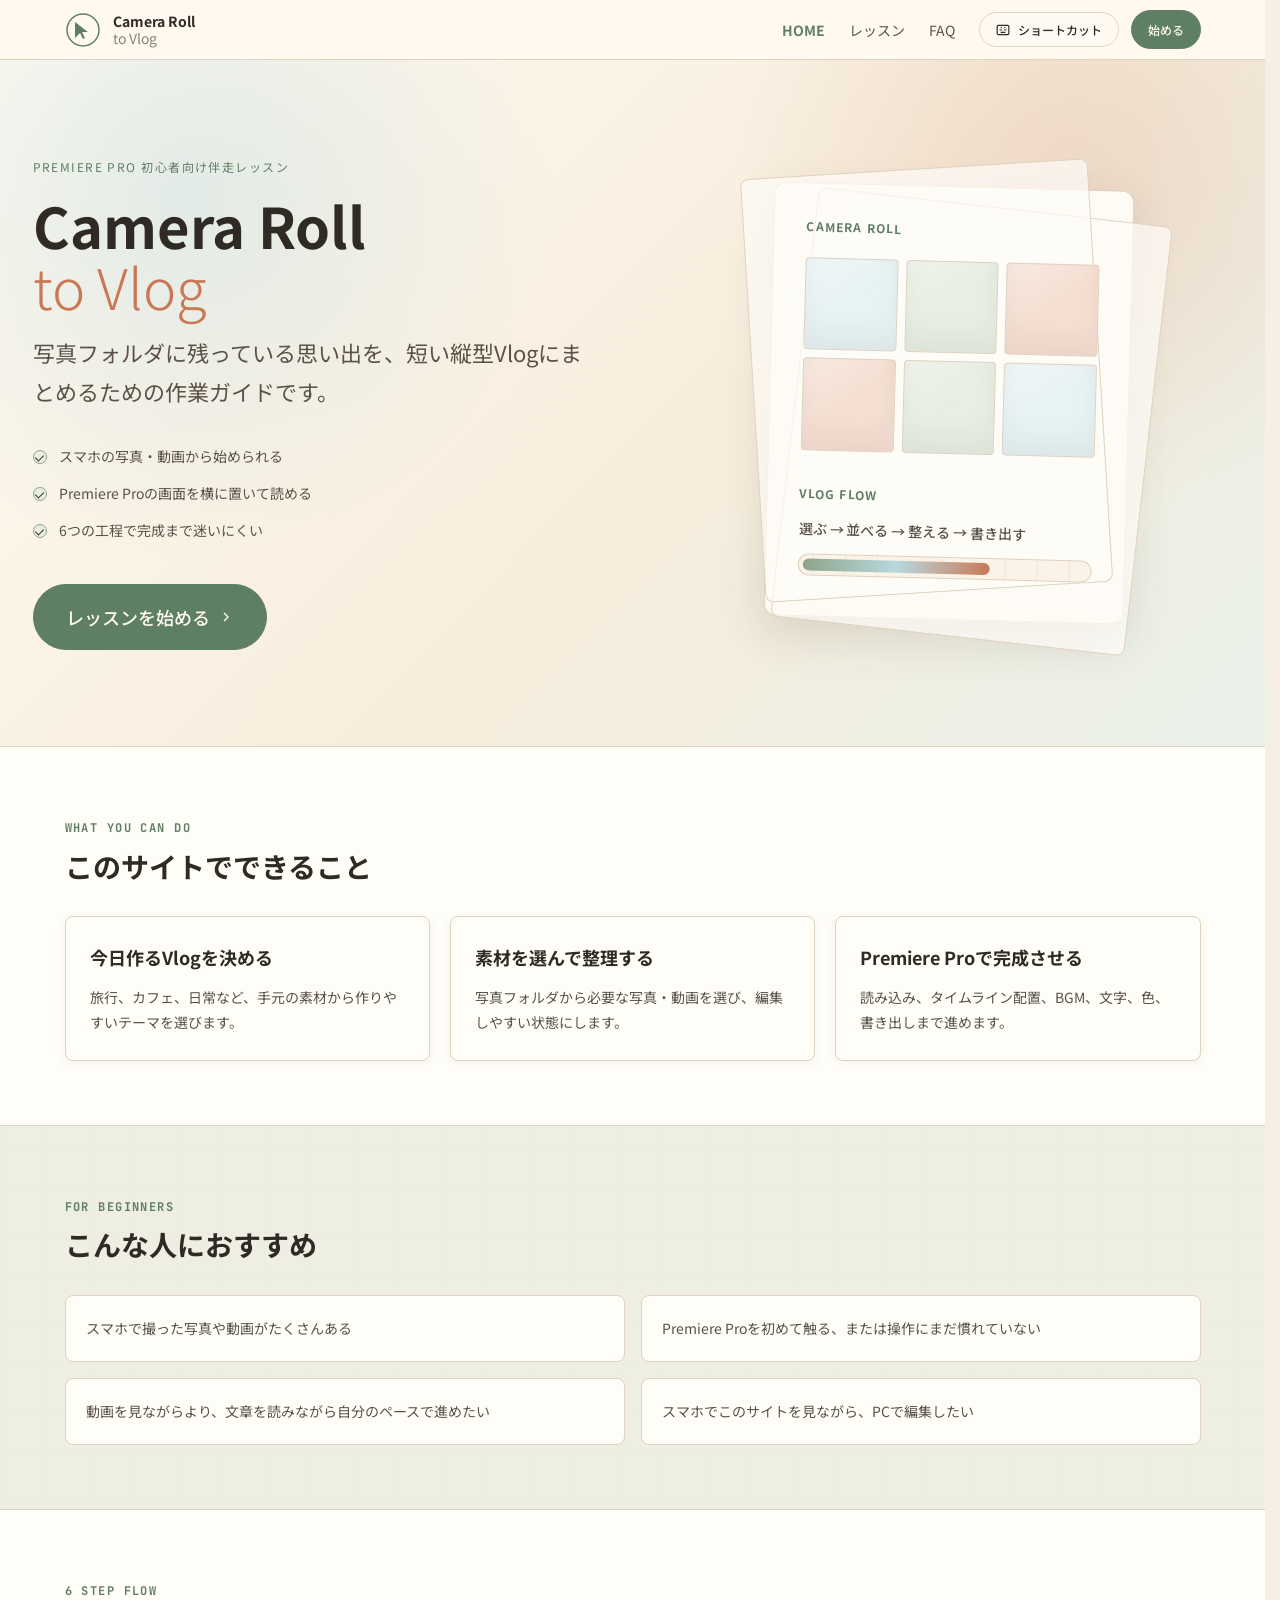
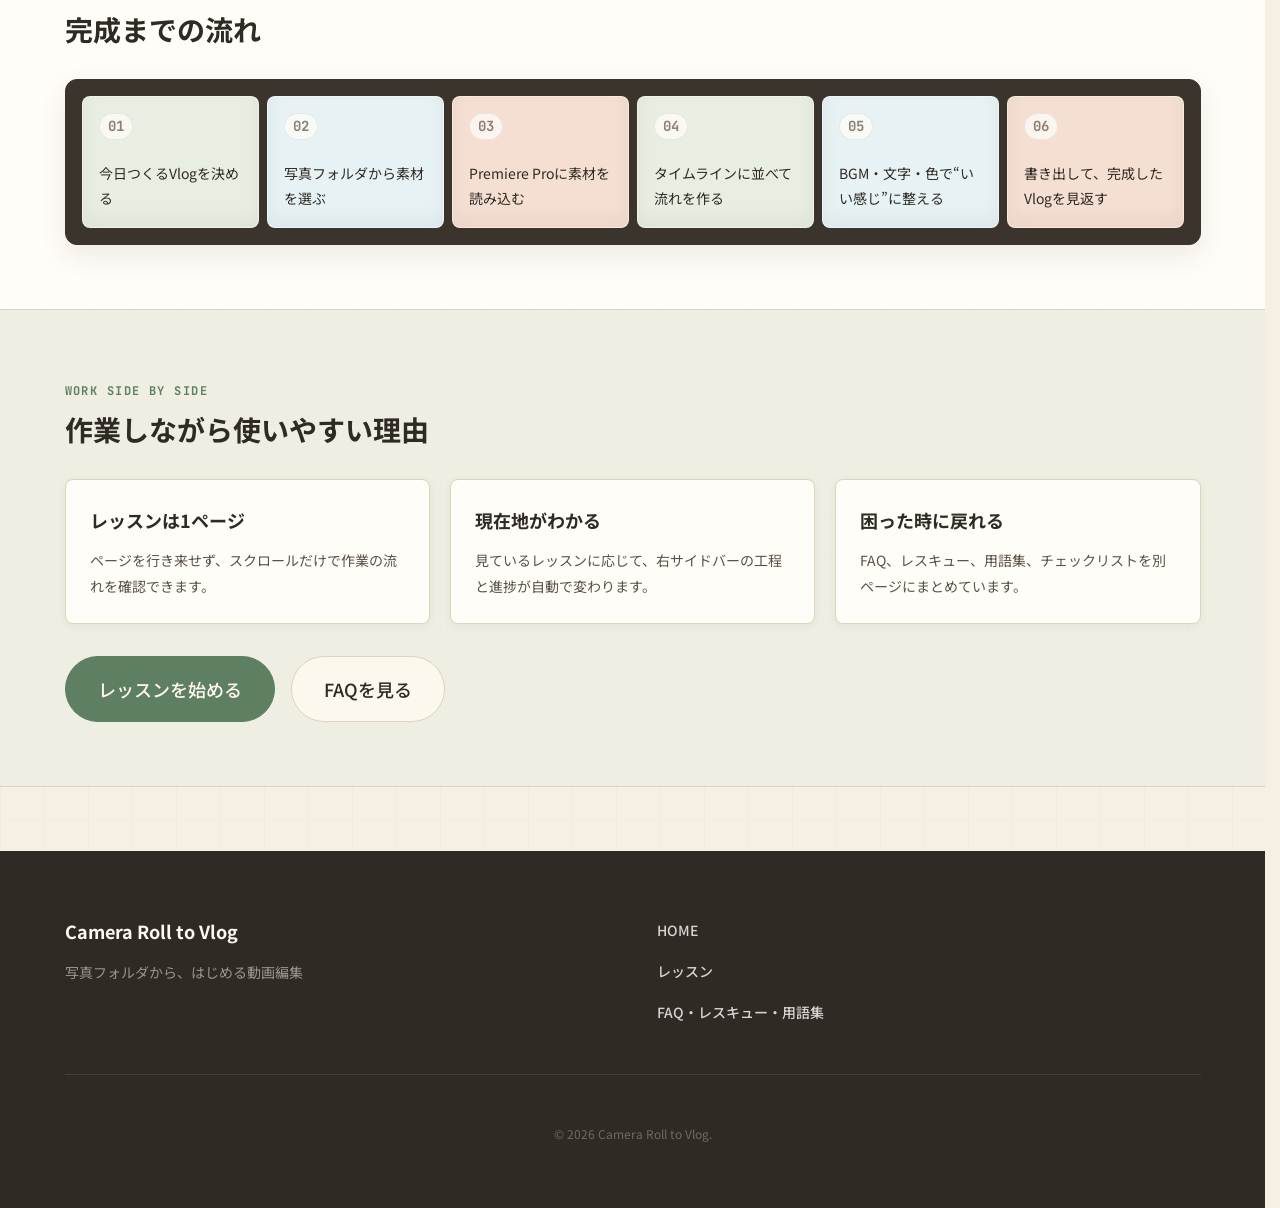
==== commit 399753f4: "Refine visual design direction" ====
--- a/index.html
+++ b/index.html
@@ -14,8 +14,8 @@
       <a href="index.html" class="logo-link" aria-label="トップページへ">
         <div class="logo-mark" aria-hidden="true">
           <svg width="36" height="36" viewBox="0 0 36 36" fill="none" xmlns="http://www.w3.org/2000/svg">
-            <circle cx="18" cy="18" r="16" stroke="#111" stroke-width="1.5" fill="none"/>
-            <polygon points="10,10 10,26 15,21 18,27 20,26 17,20 23,20" fill="#111"/>
+            <circle cx="18" cy="18" r="16" stroke="currentColor" stroke-width="1.5" fill="none"/>
+            <polygon points="10,10 10,26 15,21 18,27 20,26 17,20 23,20" fill="currentColor"/>
           </svg>
         </div>
         <span class="logo-text">Camera Roll<br /><em>to Vlog</em></span>
--- a/style.css
+++ b/style.css
@@ -8,25 +8,33 @@
    ============================================= */
 :root {
   /* カラーパレット */
-  --color-black:   #111111;
-  --color-bg:      #f5f5f5;
-  --color-border:  #d9d9d9;
-  --color-muted:   #888888;
-  --color-white:   #ffffff;
-  --color-surface: #fafafa;
+  --color-black:   #2f2a24;
+  --color-bg:      #f6efe3;
+  --color-border:  #dfd2bf;
+  --color-muted:   #8b8172;
+  --color-white:   #fffaf1;
+  --color-surface: #fbf3e7;
+  --color-panel:   #fffdf8;
+  --color-sage:    #8fa58a;
+  --color-sage-soft: #e8eee2;
+  --color-sky:     #b8d8df;
+  --color-sky-soft: #e7f2f4;
+  --color-terracotta: #c97856;
+  --color-terracotta-soft: #f5dfd2;
+  --color-rescue:  #f8e3c5;
 
   /* テキスト */
-  --color-text-primary:   #111111;
-  --color-text-secondary: #444444;
-  --color-text-muted:     #888888;
+  --color-text-primary:   #2f2a24;
+  --color-text-secondary: #5b5147;
+  --color-text-muted:     #8b8172;
 
   /* アクセント */
-  --color-accent:         #111111;
-  --color-accent-hover:   #333333;
+  --color-accent:         #5f7f63;
+  --color-accent-hover:   #48694e;
 
   /* ハイライト（現在のレッスン） */
-  --color-highlight-bg:   #f0f0f0;
-  --color-highlight-border: #111111;
+  --color-highlight-bg:   #e8eee2;
+  --color-highlight-border: #5f7f63;
 
   /* フォント */
   --font-base: "Noto Sans JP", sans-serif;
@@ -66,9 +74,9 @@
   --radius-lg: 12px;
 
   /* シャドウ */
-  --shadow-sm: 0 1px 3px rgba(0,0,0,0.08);
-  --shadow-md: 0 4px 12px rgba(0,0,0,0.10);
-  --shadow-lg: 0 8px 32px rgba(0,0,0,0.12);
+  --shadow-sm: 0 2px 8px rgba(75, 54, 36, 0.06);
+  --shadow-md: 0 10px 28px rgba(75, 54, 36, 0.10);
+  --shadow-lg: 0 18px 48px rgba(75, 54, 36, 0.16);
 
   /* トランジション */
   --transition: 0.2s ease;
@@ -98,6 +106,10 @@
   line-height: 1.8;
   color: var(--color-text-primary);
   background-color: var(--color-bg);
+  background-image:
+    linear-gradient(90deg, rgba(143, 165, 138, 0.05) 1px, transparent 1px),
+    linear-gradient(180deg, rgba(143, 165, 138, 0.04) 1px, transparent 1px);
+  background-size: 44px 44px;
   /* アンチエイリアシングを改善 */
   -webkit-font-smoothing: antialiased;
   -moz-osx-font-smoothing: grayscale;
@@ -116,7 +128,7 @@
 
 /* フォーカス可視化（アクセシビリティ） */
 :focus-visible {
-  outline: 2px solid var(--color-black);
+  outline: 2px solid var(--color-accent);
   outline-offset: 2px;
   border-radius: var(--radius-sm);
 }
@@ -137,7 +149,7 @@
 code {
   font-family: var(--font-mono);
   font-size: 0.875em;
-  background-color: var(--color-border);
+  background-color: var(--color-sage-soft);
   padding: 0.1em 0.4em;
   border-radius: var(--radius-sm);
 }
@@ -176,35 +188,38 @@
   align-items: center;
   gap: var(--space-2);
   padding: var(--space-3) var(--space-5);
-  border: 1.5px solid var(--color-black);
-  border-radius: var(--radius-sm);
+  border: 1.5px solid var(--color-accent);
+  border-radius: 999px;
   font-family: var(--font-base);
   font-size: var(--fs-sm);
   font-weight: 500;
   cursor: pointer;
-  transition: background-color var(--transition), color var(--transition);
+  transition: background-color var(--transition), color var(--transition), border-color var(--transition), transform var(--transition);
   white-space: nowrap;
 }
 
 /* プライマリボタン（黒塗り） */
 .btn--primary {
-  background-color: var(--color-black);
+  background-color: var(--color-accent);
   color: var(--color-white);
-  border-color: var(--color-black);
+  border-color: var(--color-accent);
 }
 .btn--primary:hover {
   background-color: var(--color-accent-hover);
+  border-color: var(--color-accent-hover);
+  transform: translateY(-1px);
   opacity: 1;
 }
 
 /* ゴーストボタン（枠線のみ） */
 .btn--ghost {
-  background-color: var(--color-white);
-  color: var(--color-black);
+  background-color: rgba(255, 250, 241, 0.82);
+  color: var(--color-text-primary);
   border-color: var(--color-border);
 }
 .btn--ghost:hover {
-  background-color: var(--color-bg);
+  background-color: var(--color-sage-soft);
+  border-color: var(--color-sage);
   opacity: 1;
 }
 
@@ -225,8 +240,9 @@
   position: sticky;
   top: 0;
   z-index: 1000;
-  background-color: var(--color-white);
+  background-color: rgba(255, 250, 241, 0.92);
   border-bottom: 1px solid var(--color-border);
+  backdrop-filter: blur(14px);
   height: var(--header-height);
 }
 
@@ -255,6 +271,7 @@
   width: 36px;
   height: 36px;
   flex-shrink: 0;
+  color: var(--color-accent);
 }
 
 .logo-text {
@@ -284,11 +301,11 @@
   transition: color var(--transition);
 }
 .nav-link:hover {
-  color: var(--color-black);
+  color: var(--color-accent);
   opacity: 1;
 }
 .nav-link.is-current {
-  color: var(--color-black);
+  color: var(--color-accent);
   font-weight: 700;
 }
 
@@ -318,7 +335,7 @@
   display: block;
   width: 22px;
   height: 1.5px;
-  background-color: var(--color-black);
+  background-color: var(--color-text-primary);
   transition: transform 0.3s ease, opacity 0.3s ease;
 }
 
@@ -336,7 +353,7 @@
 /* モバイルメニュー */
 .mobile-menu {
   display: none; /* JS で表示制御 */
-  background-color: var(--color-white);
+  background-color: var(--color-panel);
   border-top: 1px solid var(--color-border);
   position: absolute;
   top: var(--header-height);
@@ -379,7 +396,7 @@
 }
 .mobile-nav-link:hover,
 .mobile-nav-link--btn:hover {
-  color: var(--color-black);
+  color: var(--color-accent);
   opacity: 0.7;
 }
 
@@ -387,9 +404,14 @@
    7. ヒーローセクション
    ============================================= */
 .hero {
-  background-color: var(--color-white);
+  background:
+    radial-gradient(circle at 15% 20%, rgba(184, 216, 223, 0.38), transparent 30%),
+    radial-gradient(circle at 85% 18%, rgba(201, 120, 86, 0.18), transparent 28%),
+    linear-gradient(135deg, #fffaf1 0%, #f7eddc 56%, #e9f1ea 100%);
   border-bottom: 1px solid var(--color-border);
   padding: var(--space-24) var(--space-8);
+  position: relative;
+  overflow: hidden;
 }
 
 .hero__inner {
@@ -404,7 +426,7 @@
 .hero__label {
   font-size: var(--fs-xs);
   letter-spacing: 0.12em;
-  color: var(--color-muted);
+  color: var(--color-accent);
   text-transform: uppercase;
   margin-bottom: var(--space-4);
 }
@@ -418,7 +440,7 @@
 }
 .hero__title span {
   font-weight: 300;
-  color: var(--color-muted);
+  color: var(--color-terracotta);
 }
 
 .hero__copy {
@@ -451,7 +473,8 @@
 .check-mark {
   width: 14px;
   height: 14px;
-  border: 1.5px solid var(--color-black);
+  border: 1.5px solid var(--color-sage);
+  background-color: var(--color-sage-soft);
   border-radius: 50%;
   flex-shrink: 0;
   position: relative;
@@ -472,10 +495,12 @@
 .hero__deco {
   display: flex;
   justify-content: center;
+  perspective: 900px;
 }
 
 .deco-box {
-  background-color: var(--color-bg);
+  background:
+    linear-gradient(180deg, rgba(255, 253, 248, 0.95), rgba(255, 250, 241, 0.9));
   border: 1px solid var(--color-border);
   border-radius: var(--radius-lg);
   padding: var(--space-8);
@@ -484,27 +509,57 @@
   display: flex;
   flex-direction: column;
   gap: var(--space-3);
+  box-shadow: var(--shadow-lg);
+  position: relative;
+  transform: rotate(1.5deg);
+}
+
+.deco-box::before,
+.deco-box::after {
+  content: "";
+  position: absolute;
+  border: 1px solid var(--color-border);
+  border-radius: var(--radius-md);
+  background-color: rgba(255, 253, 248, 0.72);
+  z-index: -1;
+}
+
+.deco-box::before {
+  inset: 18px -22px -18px 24px;
+  transform: rotate(5deg);
+}
+
+.deco-box::after {
+  inset: -18px 28px 26px -18px;
+  transform: rotate(-5deg);
 }
 
 .deco-label {
   font-size: var(--fs-xs);
   letter-spacing: 0.1em;
-  color: var(--color-muted);
+  color: var(--color-accent);
+  font-weight: 700;
 }
 .deco-item {
   font-size: var(--fs-sm);
   font-weight: 500;
+  color: var(--color-text-secondary);
 }
 .deco-progress {
-  height: 3px;
-  background-color: var(--color-border);
+  height: 22px;
+  background:
+    linear-gradient(90deg, transparent 0 14px, rgba(47, 42, 36, 0.07) 14px 15px, transparent 15px 100%),
+    var(--color-surface);
+  background-size: 32px 100%;
   border-radius: 99px;
   overflow: hidden;
   margin-bottom: var(--space-2);
+  border: 1px solid var(--color-border);
+  padding: 4px;
 }
 .deco-bar {
   height: 100%;
-  background-color: var(--color-black);
+  background: linear-gradient(90deg, var(--color-sage), var(--color-sky), var(--color-terracotta));
   border-radius: 99px;
   transition: width 0.8s ease;
 }
@@ -517,9 +572,24 @@
 }
 .camera-roll-grid span {
   aspect-ratio: 1;
-  background: var(--color-white);
+  background:
+    linear-gradient(145deg, rgba(255,255,255,0.35), transparent 48%),
+    var(--color-sky-soft);
   border: 1px solid var(--color-border);
   border-radius: var(--radius-sm);
+  box-shadow: inset 0 -16px 24px rgba(47, 42, 36, 0.05);
+}
+.camera-roll-grid span:nth-child(2),
+.camera-roll-grid span:nth-child(5) {
+  background:
+    linear-gradient(145deg, rgba(255,255,255,0.35), transparent 48%),
+    var(--color-sage-soft);
+}
+.camera-roll-grid span:nth-child(3),
+.camera-roll-grid span:nth-child(4) {
+  background:
+    linear-gradient(145deg, rgba(255,255,255,0.35), transparent 48%),
+    var(--color-terracotta-soft);
 }
 
 /* =============================================
@@ -527,12 +597,12 @@
    ============================================= */
 .home-section {
   padding: var(--space-16) 0;
-  background-color: var(--color-white);
+  background-color: var(--color-panel);
   border-bottom: 1px solid var(--color-border);
 }
 
 .home-section--surface {
-  background-color: var(--color-surface);
+  background-color: rgba(232, 238, 226, 0.55);
 }
 
 .section-heading {
@@ -544,7 +614,8 @@
   font-family: var(--font-mono);
   font-size: var(--fs-xs);
   letter-spacing: 0.12em;
-  color: var(--color-muted);
+  color: var(--color-accent);
+  font-weight: 700;
   margin-bottom: var(--space-2);
 }
 
@@ -562,10 +633,11 @@
 }
 
 .info-card {
-  background-color: var(--color-white);
+  background-color: var(--color-panel);
   border: 1px solid var(--color-border);
   border-radius: var(--radius-md);
   padding: var(--space-6);
+  box-shadow: var(--shadow-sm);
 }
 
 .info-card h3 {
@@ -586,7 +658,7 @@
   gap: var(--space-4);
 }
 .simple-list li {
-  background-color: var(--color-white);
+  background-color: var(--color-panel);
   border: 1px solid var(--color-border);
   border-radius: var(--radius-md);
   padding: var(--space-5);
@@ -594,23 +666,48 @@
 
 .flow-list {
   display: grid;
-  grid-template-columns: repeat(2, 1fr);
+  grid-template-columns: repeat(6, minmax(0, 1fr));
+  gap: var(--space-2);
+  counter-reset: none;
+  background:
+    linear-gradient(90deg, transparent 0 18px, rgba(47, 42, 36, 0.08) 18px 19px, transparent 19px 100%),
+    #3a342c;
+  background-size: 48px 100%;
+  border: 1px solid #3a342c;
+  border-radius: var(--radius-lg);
+  padding: var(--space-4);
+  box-shadow: var(--shadow-md);
+}
+.flow-list li {
+  display: flex;
+  flex-direction: column;
+  align-items: flex-start;
+  justify-content: space-between;
   gap: var(--space-3);
-  counter-reset: none;
-}
-.flow-list li {
-  display: flex;
-  align-items: center;
-  gap: var(--space-4);
-  background-color: var(--color-surface);
-  border: 1px solid var(--color-border);
+  min-height: 132px;
+  background-color: var(--color-sage-soft);
+  border: 1px solid rgba(255, 250, 241, 0.38);
   border-radius: var(--radius-md);
-  padding: var(--space-4) var(--space-5);
+  padding: var(--space-4);
+  color: var(--color-text-primary);
+  box-shadow: inset 0 -8px 18px rgba(47, 42, 36, 0.05);
+}
+.flow-list li:nth-child(2),
+.flow-list li:nth-child(5) {
+  background-color: var(--color-sky-soft);
+}
+.flow-list li:nth-child(3),
+.flow-list li:nth-child(6) {
+  background-color: var(--color-terracotta-soft);
 }
 .flow-list span {
   font-family: var(--font-mono);
   font-weight: 700;
-  color: var(--color-muted);
+  color: var(--color-text-muted);
+  background-color: rgba(255, 253, 248, 0.72);
+  border: 1px solid rgba(47, 42, 36, 0.08);
+  border-radius: 999px;
+  padding: 0 var(--space-2);
 }
 
 .home-cta {
@@ -645,11 +742,24 @@
 
 /* ===== レッスンセクション ===== */
 .lesson-section {
-  background-color: var(--color-white);
+  background-color: var(--color-panel);
   border: 1px solid var(--color-border);
   border-radius: var(--radius-lg);
   padding: var(--space-10);
   margin-bottom: var(--space-8);
+  box-shadow: var(--shadow-sm);
+  position: relative;
+  overflow: hidden;
+}
+
+.lesson-section::before {
+  content: "";
+  position: absolute;
+  left: 0;
+  top: 0;
+  bottom: 0;
+  width: 6px;
+  background: linear-gradient(180deg, var(--color-sage), var(--color-sky), var(--color-terracotta));
 }
 
 /* レッスンヘッダー */
@@ -658,11 +768,16 @@
 }
 
 .lesson-num {
-  display: inline-block;
+  display: inline-flex;
+  align-items: center;
   font-size: var(--fs-xs);
   font-family: var(--font-mono);
   letter-spacing: 0.15em;
-  color: var(--color-muted);
+  color: var(--color-accent);
+  background-color: var(--color-sage-soft);
+  border: 1px solid rgba(95, 127, 99, 0.24);
+  border-radius: 999px;
+  padding: var(--space-1) var(--space-3);
   margin-bottom: var(--space-2);
 }
 
@@ -683,12 +798,14 @@
 }
 
 .lesson-intro {
-  background-color: var(--color-white);
+  background:
+    linear-gradient(135deg, rgba(255, 253, 248, 0.96), rgba(232, 238, 226, 0.6));
   border: 1px solid var(--color-border);
   border-radius: var(--radius-lg);
   padding: var(--space-10);
   margin: var(--space-12) auto var(--space-8);
   max-width: var(--max-width);
+  box-shadow: var(--shadow-sm);
 }
 
 .lesson-page .lesson-intro {
@@ -714,17 +831,26 @@
 }
 
 .lesson-meta-grid div {
-  background-color: var(--color-surface);
+  background-color: rgba(232, 238, 226, 0.54);
   border: 1px solid var(--color-border);
   border-radius: var(--radius-md);
   padding: var(--space-5);
+  position: relative;
+}
+
+.lesson-meta-grid div:nth-child(2) {
+  background-color: rgba(231, 242, 244, 0.8);
+}
+
+.lesson-meta-grid div:nth-child(3) {
+  background-color: rgba(245, 223, 210, 0.82);
 }
 
 .lesson-meta-grid span {
   display: block;
   font-size: var(--fs-xs);
   font-weight: 700;
-  color: var(--color-muted);
+  color: var(--color-text-muted);
   margin-bottom: var(--space-2);
 }
 
@@ -739,6 +865,17 @@
   flex-direction: column;
   gap: var(--space-6);
   margin-bottom: var(--space-8);
+  position: relative;
+}
+
+.step-list::before {
+  content: "";
+  position: absolute;
+  left: 15px;
+  top: 8px;
+  bottom: 8px;
+  width: 1px;
+  background-color: var(--color-border);
 }
 
 .step-item {
@@ -746,6 +883,7 @@
   gap: var(--space-5);
   padding-bottom: var(--space-6);
   border-bottom: 1px solid var(--color-bg);
+  position: relative;
 }
 .step-item:last-child {
   border-bottom: none;
@@ -756,10 +894,19 @@
   font-family: var(--font-mono);
   font-size: var(--fs-sm);
   font-weight: 600;
-  color: var(--color-muted);
-  min-width: 28px;
-  padding-top: 2px;
+  color: var(--color-accent);
+  min-width: 32px;
+  height: 32px;
+  display: inline-flex;
+  align-items: center;
+  justify-content: center;
+  background-color: var(--color-panel);
+  border: 1px solid var(--color-sage);
+  border-radius: 50%;
+  padding-top: 0;
   flex-shrink: 0;
+  position: relative;
+  z-index: 1;
 }
 
 .step-title {
@@ -776,11 +923,15 @@
 
 /* ===== メディアプレースホルダー ===== */
 .media-placeholder {
-  background-color: var(--color-bg);
-  border: 1.5px dashed var(--color-border);
+  background:
+    linear-gradient(90deg, rgba(255, 253, 248, 0.72) 0 18px, transparent 18px 100%),
+    linear-gradient(180deg, rgba(184, 216, 223, 0.2), rgba(232, 238, 226, 0.35));
+  background-size: 36px 100%, auto;
+  border: 1.5px dashed rgba(95, 127, 99, 0.45);
   border-radius: var(--radius-md);
   margin-bottom: var(--space-8);
   overflow: hidden;
+  min-height: 220px;
 }
 
 .media-placeholder__inner {
@@ -809,8 +960,9 @@
   font-size: var(--fs-xs);
   font-family: var(--font-mono);
   letter-spacing: 0.1em;
-  background-color: var(--color-border);
-  color: var(--color-muted);
+  background-color: var(--color-sky-soft);
+  color: var(--color-accent);
+  border: 1px solid rgba(95, 127, 99, 0.18);
   padding: var(--space-1) var(--space-3);
   border-radius: 99px;
 }
@@ -819,7 +971,7 @@
 .column-box {
   background-color: var(--color-surface);
   border: 1px solid var(--color-border);
-  border-left: 3px solid var(--color-black);
+  border-left: 3px solid var(--color-accent);
   border-radius: 0 var(--radius-md) var(--radius-md) 0;
   padding: var(--space-5) var(--space-6);
   margin-bottom: var(--space-8);
@@ -849,8 +1001,9 @@
 }
 
 .trouble-box {
-  background-color: var(--color-surface);
-  border-left: 3px solid var(--color-black);
+  background-color: var(--color-rescue);
+  border-color: rgba(201, 120, 86, 0.28);
+  border-left: 3px solid var(--color-terracotta);
 }
 
 .trouble-box h3,
@@ -865,7 +1018,8 @@
 }
 
 .mini-check {
-  background-color: var(--color-white);
+  background-color: rgba(255, 253, 248, 0.72);
+  border-color: rgba(143, 165, 138, 0.36);
 }
 
 .mini-check ul {
@@ -888,7 +1042,7 @@
   top: 0.55em;
   width: 12px;
   height: 12px;
-  border: 1.5px solid var(--color-border);
+  border: 1.5px solid var(--color-sage);
   border-radius: 2px;
   background-color: var(--color-white);
 }
@@ -904,7 +1058,7 @@
   align-items: center;
   gap: var(--space-4);
   padding: var(--space-5) var(--space-6);
-  background-color: var(--color-bg);
+  background-color: var(--color-sky-soft);
   border-radius: var(--radius-md);
   margin-bottom: var(--space-8);
 }
@@ -930,7 +1084,7 @@
   justify-content: center;
   min-width: 28px;
   padding: 2px var(--space-2);
-  background-color: var(--color-white);
+  background-color: var(--color-panel);
   border: 1px solid var(--color-border);
   border-bottom-width: 2px;
   border-radius: var(--radius-sm);
@@ -975,7 +1129,7 @@
 }
 .lesson-nav__prev:hover,
 .lesson-nav__next:hover {
-  color: var(--color-black);
+  color: var(--color-accent);
   opacity: 1;
 }
 .lesson-nav__prev--disabled {
@@ -1038,6 +1192,7 @@
 
 .faq-item {
   border-bottom: 1px solid var(--color-border);
+  background-color: rgba(255, 253, 248, 0.62);
 }
 .faq-item:first-child {
   border-top: 1px solid var(--color-border);
@@ -1048,7 +1203,7 @@
   justify-content: space-between;
   align-items: center;
   width: 100%;
-  padding: var(--space-5) 0;
+  padding: var(--space-5);
   background: none;
   border: none;
   font-family: var(--font-base);
@@ -1061,7 +1216,7 @@
   gap: var(--space-4);
 }
 .faq-question:hover {
-  color: var(--color-black);
+  color: var(--color-accent);
 }
 
 .faq-icon {
@@ -1074,7 +1229,7 @@
 }
 
 .faq-answer {
-  padding: 0 0 var(--space-5);
+  padding: 0 var(--space-5) var(--space-5);
 }
 .faq-answer p {
   font-size: var(--fs-sm);
@@ -1097,17 +1252,18 @@
   overflow-y: auto;
   /* スクロールバーをスリムに */
   scrollbar-width: thin;
-  scrollbar-color: var(--color-border) transparent;
+  scrollbar-color: var(--color-sage) transparent;
 }
 .sidebar::-webkit-scrollbar { width: 4px; }
 .sidebar::-webkit-scrollbar-thumb { background-color: var(--color-border); border-radius: 2px; }
 
 /* サイドバーカード */
 .sidebar-card {
-  background-color: var(--color-white);
+  background-color: rgba(255, 253, 248, 0.9);
   border: 1px solid var(--color-border);
   border-radius: var(--radius-lg);
   padding: var(--space-5);
+  box-shadow: var(--shadow-sm);
 }
 
 .sidebar-card__header {
@@ -1117,7 +1273,7 @@
   font-size: var(--fs-xs);
   font-weight: 700;
   letter-spacing: 0.08em;
-  color: var(--color-muted);
+  color: var(--color-accent);
   text-transform: uppercase;
   margin-bottom: var(--space-5);
   padding-bottom: var(--space-4);
@@ -1132,7 +1288,7 @@
 }
 
 .progress-num {
-  font-size: var(--fs-xl);
+  font-size: var(--fs-lg);
   font-weight: 700;
   font-family: var(--font-mono);
   letter-spacing: 0;
@@ -1145,16 +1301,29 @@
   color: var(--color-text-primary);
 }
 
+.current-step {
+  background-color: var(--color-highlight-bg);
+  border: 1px solid rgba(95, 127, 99, 0.24);
+  border-radius: var(--radius-md);
+  padding: var(--space-4);
+  line-height: 1.6;
+}
+
 .progress-bar-wrap {
-  height: 4px;
-  background-color: var(--color-border);
+  height: 24px;
+  background:
+    linear-gradient(90deg, transparent 0 14px, rgba(47, 42, 36, 0.08) 14px 15px, transparent 15px 100%),
+    #3a342c;
+  background-size: 32px 100%;
   border-radius: 99px;
   overflow: hidden;
+  border: 1px solid rgba(47, 42, 36, 0.2);
+  padding: 4px;
 }
 
 .progress-bar-fill {
   height: 100%;
-  background-color: var(--color-black);
+  background: linear-gradient(90deg, var(--color-sage), var(--color-sky), var(--color-terracotta));
   border-radius: 99px;
   width: 0%;
   transition: width 0.4s ease;
@@ -1177,21 +1346,23 @@
   align-items: center;
   gap: var(--space-3);
   padding: var(--space-3) var(--space-3);
-  border-radius: var(--radius-sm);
-  transition: background-color var(--transition);
+  border-radius: var(--radius-md);
+  transition: background-color var(--transition), border-color var(--transition);
+  border: 1px solid transparent;
 }
 
 /* 現在表示中のセクションをハイライト */
 .toc-item.is-active {
   background-color: var(--color-highlight-bg);
-  border-left: 2px solid var(--color-black);
-  padding-left: calc(var(--space-3) - 2px);
+  border-color: rgba(95, 127, 99, 0.25);
+  box-shadow: inset 3px 0 0 var(--color-highlight-border);
+  padding-left: var(--space-3);
 }
 
 .toc-check {
   font-size: var(--fs-xs);
   font-family: var(--font-mono);
-  color: var(--color-muted);
+  color: var(--color-text-muted);
   min-width: 20px;
   text-align: center;
 }
@@ -1203,11 +1374,11 @@
   flex: 1;
 }
 .toc-item.is-active .toc-link {
-  color: var(--color-black);
+  color: var(--color-accent);
   font-weight: 700;
 }
 .toc-link:hover {
-  color: var(--color-black);
+  color: var(--color-accent);
   opacity: 1;
 }
 
@@ -1216,19 +1387,23 @@
   display: flex;
   flex-direction: column;
   gap: 0;
+  background-color: var(--color-rescue);
+  border: 1px solid rgba(201, 120, 86, 0.24);
+  border-radius: var(--radius-md);
+  overflow: hidden;
 }
 
 .rescue-item {
-  border-bottom: 1px solid var(--color-border);
-}
-.rescue-item:first-child { border-top: 1px solid var(--color-border); }
+  border-bottom: 1px solid rgba(201, 120, 86, 0.2);
+}
+.rescue-item:first-child { border-top: 1px solid rgba(201, 120, 86, 0.2); }
 
 .rescue-question {
   display: flex;
   justify-content: space-between;
   align-items: center;
   width: 100%;
-  padding: var(--space-3) 0;
+  padding: var(--space-4) var(--space-5);
   background: none;
   border: none;
   font-family: var(--font-base);
@@ -1248,7 +1423,7 @@
 }
 
 .rescue-answer {
-  padding-bottom: var(--space-3);
+  padding: 0 var(--space-5) var(--space-4);
 }
 .rescue-answer p {
   font-size: var(--fs-xs);
@@ -1262,6 +1437,13 @@
   color: var(--color-text-secondary);
 }
 
+.guide-message {
+  background-color: var(--color-sky-soft);
+  border-radius: var(--radius-md);
+  padding: var(--space-4);
+  border: 1px solid rgba(184, 216, 223, 0.55);
+}
+
 .sidebar-link-list {
   display: flex;
   flex-direction: column;
@@ -1269,7 +1451,7 @@
 }
 
 .sidebar-link-list a:hover {
-  color: var(--color-black);
+  color: var(--color-accent);
   opacity: 1;
 }
 
@@ -1282,12 +1464,14 @@
   border: 1px solid var(--color-border);
   border-radius: var(--radius-md);
   padding: var(--space-5);
-  background-color: var(--color-surface);
+  background-color: var(--color-panel);
+  box-shadow: var(--shadow-sm);
 }
 
 .glossary-list dt {
   font-weight: 700;
   margin-bottom: var(--space-2);
+  color: var(--color-accent);
 }
 
 .glossary-list dd {
@@ -1303,7 +1487,7 @@
   display: none;
   position: fixed;
   inset: 0;
-  background-color: rgba(0, 0, 0, 0.5);
+  background-color: rgba(47, 42, 36, 0.45);
   z-index: 9000;
   padding: var(--space-8);
   /* モーダルを中央に配置 */
@@ -1318,7 +1502,7 @@
 }
 
 .modal-panel {
-  background-color: var(--color-white);
+  background-color: var(--color-panel);
   border-radius: var(--radius-lg);
   max-width: 640px;
   width: 100%;
@@ -1347,7 +1531,7 @@
   border-bottom: 1px solid var(--color-border);
   position: sticky;
   top: 0;
-  background-color: var(--color-white);
+  background-color: var(--color-panel);
   z-index: 1;
 }
 
@@ -1362,7 +1546,7 @@
   justify-content: center;
   width: 36px;
   height: 36px;
-  background: none;
+  background: var(--color-white);
   border: 1px solid var(--color-border);
   border-radius: var(--radius-sm);
   cursor: pointer;
@@ -1370,7 +1554,7 @@
   transition: background-color var(--transition);
 }
 .modal-close:hover {
-  background-color: var(--color-bg);
+  background-color: var(--color-sage-soft);
 }
 
 .modal-body {
@@ -1379,10 +1563,10 @@
 
 .modal-note {
   font-size: var(--fs-sm);
-  color: var(--color-muted);
+  color: var(--color-text-secondary);
   margin-bottom: var(--space-8);
   padding: var(--space-4) var(--space-5);
-  background-color: var(--color-bg);
+  background-color: var(--color-sky-soft);
   border-radius: var(--radius-sm);
 }
 
@@ -1391,6 +1575,7 @@
   display: flex;
   flex-direction: column;
   gap: var(--space-8);
+  overflow-x: auto;
 }
 
 .shortcut-category {
@@ -1403,6 +1588,7 @@
 
 .shortcut-table {
   width: 100%;
+  min-width: 420px;
   border-collapse: collapse;
   font-size: var(--fs-sm);
 }
@@ -1412,9 +1598,9 @@
   padding: var(--space-3) var(--space-4);
   font-weight: 700;
   font-size: var(--fs-xs);
-  color: var(--color-muted);
+  color: var(--color-accent);
   border-bottom: 1px solid var(--color-border);
-  background-color: var(--color-bg);
+  background-color: var(--color-sage-soft);
 }
 
 .shortcut-table tbody td {
@@ -1436,7 +1622,7 @@
    12. フッター
    ============================================= */
 .site-footer {
-  background-color: var(--color-black);
+  background-color: #2f2a24;
   color: var(--color-white);
   margin-top: var(--space-16);
 }
@@ -1513,6 +1699,17 @@
 /* =============================================
    13. レスポンシブ対応（768px 以下）
    ============================================= */
+@media (max-width: 1080px) {
+  .page-layout__inner {
+    grid-template-columns: minmax(0, 1fr) 280px;
+    gap: var(--space-8);
+  }
+
+  .flow-list {
+    grid-template-columns: repeat(3, 1fr);
+  }
+}
+
 @media (max-width: 768px) {
 
   /* ヘッダー：PCナビを非表示、ハンバーガーを表示 */
@@ -1534,7 +1731,18 @@
     grid-template-columns: 1fr;
     gap: var(--space-8);
   }
-  .hero__deco { display: none; } /* モバイルでは装飾を非表示 */
+  .hero__deco {
+    display: flex;
+  }
+  .deco-box {
+    transform: none;
+    max-width: none;
+    padding: var(--space-5);
+  }
+  .deco-box::before,
+  .deco-box::after {
+    display: none;
+  }
 
   .home-section {
     padding: var(--space-10) 0;
@@ -1550,6 +1758,7 @@
   }
   .flow-list li {
     align-items: flex-start;
+    min-height: auto;
   }
   .home-cta {
     flex-direction: column;
@@ -1572,11 +1781,15 @@
     position: static;
     max-height: none;
     overflow-y: visible;
+    order: -1;
   }
 
   /* レッスンセクションの余白を縮小 */
   .lesson-section {
     padding: var(--space-6) var(--space-5);
+  }
+  .lesson-section::before {
+    width: 4px;
   }
 
   .lesson-intro {
@@ -1619,6 +1832,9 @@
   .modal-panel {
     max-height: 85vh;
     border-radius: var(--radius-lg) var(--radius-lg) 0 0;
+  }
+  .shortcut-table {
+    min-width: 360px;
   }
 
   /* ショートカット行を折り返し */
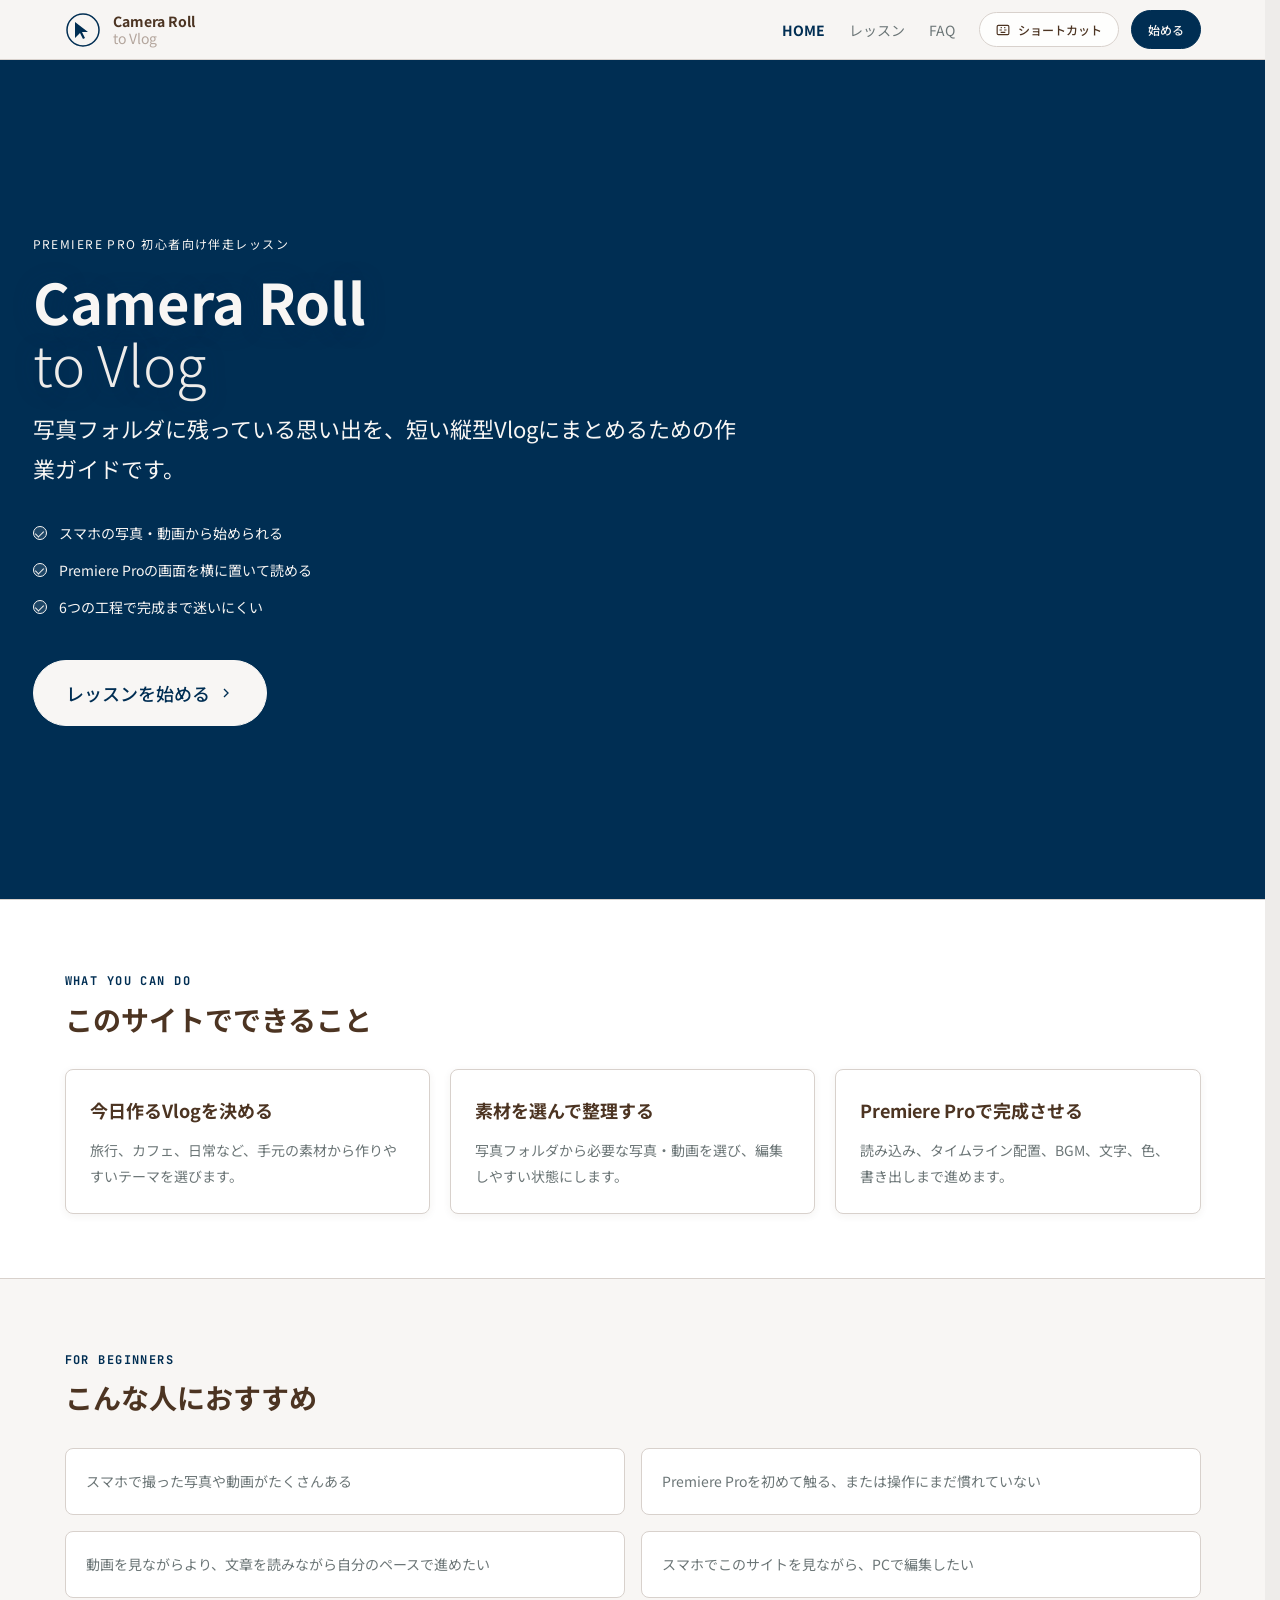
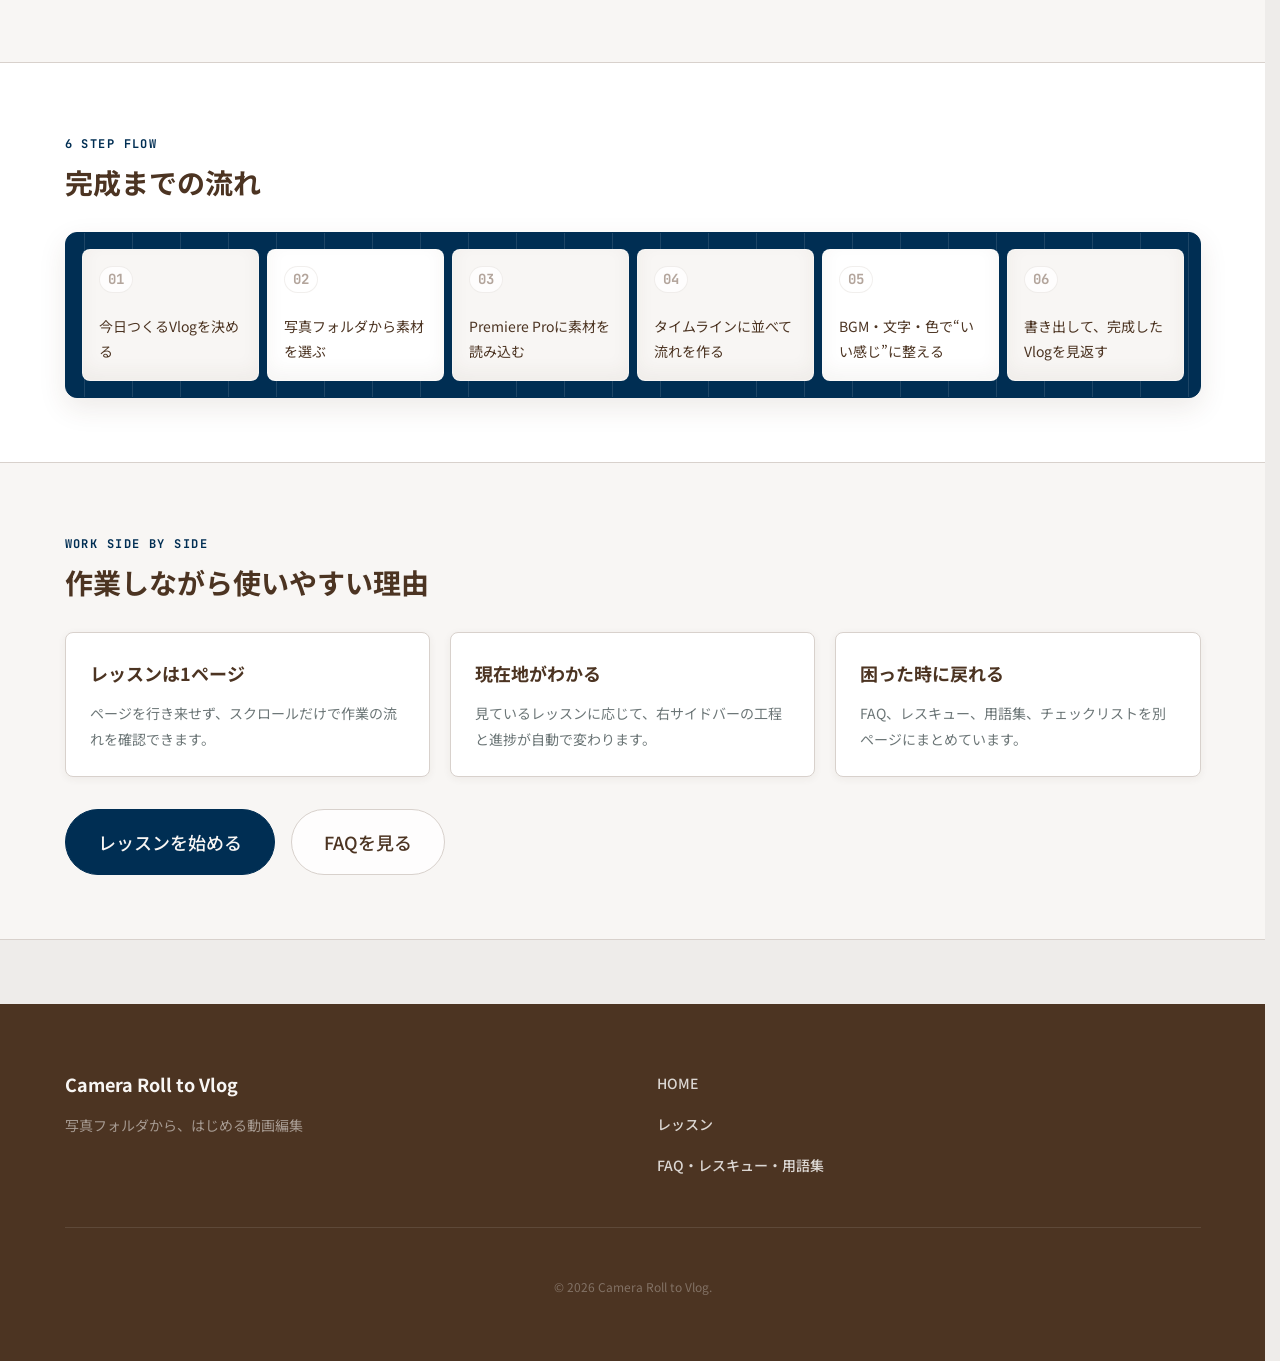
==== commit 07318524: "Add hero video and refine color palette" ====
--- a/index.html
+++ b/index.html
@@ -55,6 +55,10 @@
 
   <main id="mainContent" role="main">
     <section class="hero" id="hero" aria-label="サイト紹介">
+      <video class="hero__video" autoplay muted loop playsinline aria-hidden="true">
+        <source src="assets/videos/main_visual.mp4" type="video/mp4" />
+      </video>
+      <div class="hero__overlay" aria-hidden="true"></div>
       <div class="hero__inner">
         <div class="hero__content fade-in">
           <p class="hero__label">Premiere Pro 初心者向け伴走レッスン</p>
@@ -69,19 +73,6 @@
             レッスンを始める
             <svg width="16" height="16" viewBox="0 0 24 24" fill="none" stroke="currentColor" stroke-width="2" aria-hidden="true"><polyline points="9 18 15 12 9 6"/></svg>
           </a>
-        </div>
-
-        <div class="hero__deco" aria-hidden="true">
-          <div class="deco-box camera-roll-card">
-            <div class="deco-label">CAMERA ROLL</div>
-            <div class="camera-roll-grid">
-              <span></span><span></span><span></span>
-              <span></span><span></span><span></span>
-            </div>
-            <div class="deco-label">VLOG FLOW</div>
-            <div class="deco-item">選ぶ → 並べる → 整える → 書き出す</div>
-            <div class="deco-progress"><div class="deco-bar" style="width:66%"></div></div>
-          </div>
         </div>
       </div>
     </section>
--- a/style.css
+++ b/style.css
@@ -8,33 +8,38 @@
    ============================================= */
 :root {
   /* カラーパレット */
-  --color-black:   #2f2a24;
-  --color-bg:      #f6efe3;
-  --color-border:  #dfd2bf;
-  --color-muted:   #8b8172;
-  --color-white:   #fffaf1;
-  --color-surface: #fbf3e7;
-  --color-panel:   #fffdf8;
-  --color-sage:    #8fa58a;
-  --color-sage-soft: #e8eee2;
-  --color-sky:     #b8d8df;
-  --color-sky-soft: #e7f2f4;
-  --color-terracotta: #c97856;
-  --color-terracotta-soft: #f5dfd2;
-  --color-rescue:  #f8e3c5;
+  --color-bg: #eeecea;
+  --color-surface: #f8f6f4;
+  --color-surface-white: #ffffff;
+  --color-text-primary: #4c3422;
+  --color-text-secondary: #6c7677;
+  --color-muted: #b3a59c;
+  --color-accent: #002e53;
+  --color-border: #d8d1cc;
+
+  /* 既存クラス用のエイリアス */
+  --color-black: var(--color-text-primary);
+  --color-white: var(--color-surface);
+  --color-panel: var(--color-surface-white);
+  --color-sage: var(--color-accent);
+  --color-sage-soft: var(--color-surface);
+  --color-sky: var(--color-text-secondary);
+  --color-sky-soft: var(--color-surface);
+  --color-terracotta: var(--color-text-primary);
+  --color-terracotta-soft: var(--color-surface);
+  --color-rescue: #f1e8df;
+  --color-hero-text: #f8f6f4;
+  --color-hero-overlay: rgba(0, 46, 83, 0.38);
 
   /* テキスト */
-  --color-text-primary:   #2f2a24;
-  --color-text-secondary: #5b5147;
-  --color-text-muted:     #8b8172;
+  --color-text-muted: var(--color-muted);
 
   /* アクセント */
-  --color-accent:         #5f7f63;
-  --color-accent-hover:   #48694e;
+  --color-accent-hover: #001f38;
 
   /* ハイライト（現在のレッスン） */
-  --color-highlight-bg:   #e8eee2;
-  --color-highlight-border: #5f7f63;
+  --color-highlight-bg: var(--color-surface);
+  --color-highlight-border: var(--color-accent);
 
   /* フォント */
   --font-base: "Noto Sans JP", sans-serif;
@@ -74,9 +79,9 @@
   --radius-lg: 12px;
 
   /* シャドウ */
-  --shadow-sm: 0 2px 8px rgba(75, 54, 36, 0.06);
-  --shadow-md: 0 10px 28px rgba(75, 54, 36, 0.10);
-  --shadow-lg: 0 18px 48px rgba(75, 54, 36, 0.16);
+  --shadow-sm: 0 2px 8px rgba(76, 52, 34, 0.06);
+  --shadow-md: 0 10px 28px rgba(76, 52, 34, 0.10);
+  --shadow-lg: 0 18px 48px rgba(76, 52, 34, 0.16);
 
   /* トランジション */
   --transition: 0.2s ease;
@@ -106,10 +111,6 @@
   line-height: 1.8;
   color: var(--color-text-primary);
   background-color: var(--color-bg);
-  background-image:
-    linear-gradient(90deg, rgba(143, 165, 138, 0.05) 1px, transparent 1px),
-    linear-gradient(180deg, rgba(143, 165, 138, 0.04) 1px, transparent 1px);
-  background-size: 44px 44px;
   /* アンチエイリアシングを改善 */
   -webkit-font-smoothing: antialiased;
   -moz-osx-font-smoothing: grayscale;
@@ -213,7 +214,7 @@
 
 /* ゴーストボタン（枠線のみ） */
 .btn--ghost {
-  background-color: rgba(255, 250, 241, 0.82);
+  background-color: rgba(255, 255, 255, 0.82);
   color: var(--color-text-primary);
   border-color: var(--color-border);
 }
@@ -240,7 +241,7 @@
   position: sticky;
   top: 0;
   z-index: 1000;
-  background-color: rgba(255, 250, 241, 0.92);
+  background-color: rgba(248, 246, 244, 0.92);
   border-bottom: 1px solid var(--color-border);
   backdrop-filter: blur(14px);
   height: var(--header-height);
@@ -404,29 +405,51 @@
    7. ヒーローセクション
    ============================================= */
 .hero {
-  background:
-    radial-gradient(circle at 15% 20%, rgba(184, 216, 223, 0.38), transparent 30%),
-    radial-gradient(circle at 85% 18%, rgba(201, 120, 86, 0.18), transparent 28%),
-    linear-gradient(135deg, #fffaf1 0%, #f7eddc 56%, #e9f1ea 100%);
+  background-color: var(--color-accent);
   border-bottom: 1px solid var(--color-border);
+  min-height: calc(100vh - var(--header-height));
   padding: var(--space-24) var(--space-8);
   position: relative;
   overflow: hidden;
+  display: flex;
+  align-items: center;
+}
+
+.hero__video,
+.hero__overlay {
+  position: absolute;
+  inset: 0;
+}
+
+.hero__video {
+  width: 100%;
+  height: 100%;
+  object-fit: cover;
+  z-index: 0;
+}
+
+.hero__overlay {
+  background-color: var(--color-hero-overlay);
+  z-index: 1;
 }
 
 .hero__inner {
   max-width: var(--max-width);
   margin: 0 auto;
-  display: grid;
-  grid-template-columns: 1fr 1fr;
-  gap: var(--space-16);
-  align-items: center;
+  width: 100%;
+  display: block;
+  position: relative;
+  z-index: 2;
+}
+
+.hero__content {
+  max-width: 720px;
 }
 
 .hero__label {
   font-size: var(--fs-xs);
   letter-spacing: 0.12em;
-  color: var(--color-accent);
+  color: var(--color-hero-text);
   text-transform: uppercase;
   margin-bottom: var(--space-4);
 }
@@ -437,22 +460,24 @@
   line-height: 1.1;
   letter-spacing: 0;
   margin-bottom: var(--space-4);
+  color: var(--color-hero-text);
+  text-shadow: 0 2px 22px rgba(0, 46, 83, 0.35);
 }
 .hero__title span {
   font-weight: 300;
-  color: var(--color-terracotta);
+  color: var(--color-bg);
 }
 
 .hero__copy {
   font-size: var(--fs-lg);
   font-weight: 400;
-  color: var(--color-text-secondary);
+  color: var(--color-hero-text);
   margin-bottom: var(--space-8);
 }
 .hero__copy em {
   font-style: normal;
   font-weight: 700;
-  color: var(--color-black);
+  color: var(--color-hero-text);
 }
 
 /* 特徴リスト */
@@ -467,14 +492,14 @@
   align-items: center;
   gap: var(--space-3);
   font-size: var(--fs-sm);
-  color: var(--color-text-secondary);
+  color: var(--color-hero-text);
 }
 
 .check-mark {
   width: 14px;
   height: 14px;
-  border: 1.5px solid var(--color-sage);
-  background-color: var(--color-sage-soft);
+  border: 1.5px solid var(--color-hero-text);
+  background-color: rgba(248, 246, 244, 0.12);
   border-radius: 50%;
   flex-shrink: 0;
   position: relative;
@@ -486,110 +511,20 @@
   top: 2px;
   width: 5px;
   height: 8px;
-  border: solid var(--color-black);
+  border: solid var(--color-hero-text);
   border-width: 0 1.5px 1.5px 0;
   transform: rotate(45deg);
 }
 
-/* ヒーロー装飾ボックス */
-.hero__deco {
-  display: flex;
-  justify-content: center;
-  perspective: 900px;
-}
-
-.deco-box {
-  background:
-    linear-gradient(180deg, rgba(255, 253, 248, 0.95), rgba(255, 250, 241, 0.9));
-  border: 1px solid var(--color-border);
-  border-radius: var(--radius-lg);
-  padding: var(--space-8);
-  width: 100%;
-  max-width: 360px;
-  display: flex;
-  flex-direction: column;
-  gap: var(--space-3);
-  box-shadow: var(--shadow-lg);
-  position: relative;
-  transform: rotate(1.5deg);
-}
-
-.deco-box::before,
-.deco-box::after {
-  content: "";
-  position: absolute;
-  border: 1px solid var(--color-border);
-  border-radius: var(--radius-md);
-  background-color: rgba(255, 253, 248, 0.72);
-  z-index: -1;
-}
-
-.deco-box::before {
-  inset: 18px -22px -18px 24px;
-  transform: rotate(5deg);
-}
-
-.deco-box::after {
-  inset: -18px 28px 26px -18px;
-  transform: rotate(-5deg);
-}
-
-.deco-label {
-  font-size: var(--fs-xs);
-  letter-spacing: 0.1em;
+.hero .btn--primary {
+  background-color: var(--color-hero-text);
+  border-color: var(--color-hero-text);
   color: var(--color-accent);
-  font-weight: 700;
-}
-.deco-item {
-  font-size: var(--fs-sm);
-  font-weight: 500;
-  color: var(--color-text-secondary);
-}
-.deco-progress {
-  height: 22px;
-  background:
-    linear-gradient(90deg, transparent 0 14px, rgba(47, 42, 36, 0.07) 14px 15px, transparent 15px 100%),
-    var(--color-surface);
-  background-size: 32px 100%;
-  border-radius: 99px;
-  overflow: hidden;
-  margin-bottom: var(--space-2);
-  border: 1px solid var(--color-border);
-  padding: 4px;
-}
-.deco-bar {
-  height: 100%;
-  background: linear-gradient(90deg, var(--color-sage), var(--color-sky), var(--color-terracotta));
-  border-radius: 99px;
-  transition: width 0.8s ease;
-}
-
-.camera-roll-grid {
-  display: grid;
-  grid-template-columns: repeat(3, 1fr);
-  gap: var(--space-2);
-  margin: var(--space-2) 0 var(--space-5);
-}
-.camera-roll-grid span {
-  aspect-ratio: 1;
-  background:
-    linear-gradient(145deg, rgba(255,255,255,0.35), transparent 48%),
-    var(--color-sky-soft);
-  border: 1px solid var(--color-border);
-  border-radius: var(--radius-sm);
-  box-shadow: inset 0 -16px 24px rgba(47, 42, 36, 0.05);
-}
-.camera-roll-grid span:nth-child(2),
-.camera-roll-grid span:nth-child(5) {
-  background:
-    linear-gradient(145deg, rgba(255,255,255,0.35), transparent 48%),
-    var(--color-sage-soft);
-}
-.camera-roll-grid span:nth-child(3),
-.camera-roll-grid span:nth-child(4) {
-  background:
-    linear-gradient(145deg, rgba(255,255,255,0.35), transparent 48%),
-    var(--color-terracotta-soft);
+}
+
+.hero .btn--primary:hover {
+  background-color: var(--color-bg);
+  border-color: var(--color-bg);
 }
 
 /* =============================================
@@ -597,12 +532,12 @@
    ============================================= */
 .home-section {
   padding: var(--space-16) 0;
-  background-color: var(--color-panel);
+  background-color: var(--color-surface-white);
   border-bottom: 1px solid var(--color-border);
 }
 
 .home-section--surface {
-  background-color: rgba(232, 238, 226, 0.55);
+  background-color: var(--color-surface);
 }
 
 .section-heading {
@@ -633,7 +568,7 @@
 }
 
 .info-card {
-  background-color: var(--color-panel);
+  background-color: var(--color-surface-white);
   border: 1px solid var(--color-border);
   border-radius: var(--radius-md);
   padding: var(--space-6);
@@ -658,7 +593,7 @@
   gap: var(--space-4);
 }
 .simple-list li {
-  background-color: var(--color-panel);
+  background-color: var(--color-surface-white);
   border: 1px solid var(--color-border);
   border-radius: var(--radius-md);
   padding: var(--space-5);
@@ -670,10 +605,10 @@
   gap: var(--space-2);
   counter-reset: none;
   background:
-    linear-gradient(90deg, transparent 0 18px, rgba(47, 42, 36, 0.08) 18px 19px, transparent 19px 100%),
-    #3a342c;
+    linear-gradient(90deg, transparent 0 18px, rgba(248, 246, 244, 0.12) 18px 19px, transparent 19px 100%),
+    var(--color-accent);
   background-size: 48px 100%;
-  border: 1px solid #3a342c;
+  border: 1px solid var(--color-accent);
   border-radius: var(--radius-lg);
   padding: var(--space-4);
   box-shadow: var(--shadow-md);
@@ -685,27 +620,27 @@
   justify-content: space-between;
   gap: var(--space-3);
   min-height: 132px;
-  background-color: var(--color-sage-soft);
-  border: 1px solid rgba(255, 250, 241, 0.38);
+  background-color: var(--color-surface);
+  border: 1px solid rgba(248, 246, 244, 0.5);
   border-radius: var(--radius-md);
   padding: var(--space-4);
   color: var(--color-text-primary);
-  box-shadow: inset 0 -8px 18px rgba(47, 42, 36, 0.05);
+  box-shadow: inset 0 -8px 18px rgba(76, 52, 34, 0.05);
 }
 .flow-list li:nth-child(2),
 .flow-list li:nth-child(5) {
-  background-color: var(--color-sky-soft);
+  background-color: var(--color-surface-white);
 }
 .flow-list li:nth-child(3),
 .flow-list li:nth-child(6) {
-  background-color: var(--color-terracotta-soft);
+  background-color: var(--color-surface);
 }
 .flow-list span {
   font-family: var(--font-mono);
   font-weight: 700;
   color: var(--color-text-muted);
-  background-color: rgba(255, 253, 248, 0.72);
-  border: 1px solid rgba(47, 42, 36, 0.08);
+  background-color: rgba(255, 255, 255, 0.76);
+  border: 1px solid rgba(76, 52, 34, 0.08);
   border-radius: 999px;
   padding: 0 var(--space-2);
 }
@@ -742,7 +677,7 @@
 
 /* ===== レッスンセクション ===== */
 .lesson-section {
-  background-color: var(--color-panel);
+  background-color: var(--color-surface-white);
   border: 1px solid var(--color-border);
   border-radius: var(--radius-lg);
   padding: var(--space-10);
@@ -759,7 +694,7 @@
   top: 0;
   bottom: 0;
   width: 6px;
-  background: linear-gradient(180deg, var(--color-sage), var(--color-sky), var(--color-terracotta));
+  background-color: var(--color-accent);
 }
 
 /* レッスンヘッダー */
@@ -774,8 +709,8 @@
   font-family: var(--font-mono);
   letter-spacing: 0.15em;
   color: var(--color-accent);
-  background-color: var(--color-sage-soft);
-  border: 1px solid rgba(95, 127, 99, 0.24);
+  background-color: var(--color-surface);
+  border: 1px solid var(--color-border);
   border-radius: 999px;
   padding: var(--space-1) var(--space-3);
   margin-bottom: var(--space-2);
@@ -798,8 +733,7 @@
 }
 
 .lesson-intro {
-  background:
-    linear-gradient(135deg, rgba(255, 253, 248, 0.96), rgba(232, 238, 226, 0.6));
+  background-color: var(--color-surface-white);
   border: 1px solid var(--color-border);
   border-radius: var(--radius-lg);
   padding: var(--space-10);
@@ -831,7 +765,7 @@
 }
 
 .lesson-meta-grid div {
-  background-color: rgba(232, 238, 226, 0.54);
+  background-color: var(--color-surface);
   border: 1px solid var(--color-border);
   border-radius: var(--radius-md);
   padding: var(--space-5);
@@ -839,11 +773,11 @@
 }
 
 .lesson-meta-grid div:nth-child(2) {
-  background-color: rgba(231, 242, 244, 0.8);
+  background-color: var(--color-surface);
 }
 
 .lesson-meta-grid div:nth-child(3) {
-  background-color: rgba(245, 223, 210, 0.82);
+  background-color: var(--color-surface);
 }
 
 .lesson-meta-grid span {
@@ -900,8 +834,8 @@
   display: inline-flex;
   align-items: center;
   justify-content: center;
-  background-color: var(--color-panel);
-  border: 1px solid var(--color-sage);
+  background-color: var(--color-surface-white);
+  border: 1px solid var(--color-accent);
   border-radius: 50%;
   padding-top: 0;
   flex-shrink: 0;
@@ -924,10 +858,10 @@
 /* ===== メディアプレースホルダー ===== */
 .media-placeholder {
   background:
-    linear-gradient(90deg, rgba(255, 253, 248, 0.72) 0 18px, transparent 18px 100%),
-    linear-gradient(180deg, rgba(184, 216, 223, 0.2), rgba(232, 238, 226, 0.35));
+    linear-gradient(90deg, rgba(255, 255, 255, 0.62) 0 18px, transparent 18px 100%),
+    var(--color-surface);
   background-size: 36px 100%, auto;
-  border: 1.5px dashed rgba(95, 127, 99, 0.45);
+  border: 1.5px dashed var(--color-border);
   border-radius: var(--radius-md);
   margin-bottom: var(--space-8);
   overflow: hidden;
@@ -960,9 +894,9 @@
   font-size: var(--fs-xs);
   font-family: var(--font-mono);
   letter-spacing: 0.1em;
-  background-color: var(--color-sky-soft);
+  background-color: var(--color-surface-white);
   color: var(--color-accent);
-  border: 1px solid rgba(95, 127, 99, 0.18);
+  border: 1px solid var(--color-border);
   padding: var(--space-1) var(--space-3);
   border-radius: 99px;
 }
@@ -1002,8 +936,8 @@
 
 .trouble-box {
   background-color: var(--color-rescue);
-  border-color: rgba(201, 120, 86, 0.28);
-  border-left: 3px solid var(--color-terracotta);
+  border-color: var(--color-border);
+  border-left: 3px solid var(--color-text-primary);
 }
 
 .trouble-box h3,
@@ -1018,8 +952,8 @@
 }
 
 .mini-check {
-  background-color: rgba(255, 253, 248, 0.72);
-  border-color: rgba(143, 165, 138, 0.36);
+  background-color: var(--color-surface);
+  border-color: var(--color-border);
 }
 
 .mini-check ul {
@@ -1042,7 +976,7 @@
   top: 0.55em;
   width: 12px;
   height: 12px;
-  border: 1.5px solid var(--color-sage);
+  border: 1.5px solid var(--color-accent);
   border-radius: 2px;
   background-color: var(--color-white);
 }
@@ -1058,7 +992,7 @@
   align-items: center;
   gap: var(--space-4);
   padding: var(--space-5) var(--space-6);
-  background-color: var(--color-sky-soft);
+  background-color: var(--color-surface);
   border-radius: var(--radius-md);
   margin-bottom: var(--space-8);
 }
@@ -1084,7 +1018,7 @@
   justify-content: center;
   min-width: 28px;
   padding: 2px var(--space-2);
-  background-color: var(--color-panel);
+  background-color: var(--color-surface-white);
   border: 1px solid var(--color-border);
   border-bottom-width: 2px;
   border-radius: var(--radius-sm);
@@ -1252,14 +1186,14 @@
   overflow-y: auto;
   /* スクロールバーをスリムに */
   scrollbar-width: thin;
-  scrollbar-color: var(--color-sage) transparent;
+  scrollbar-color: var(--color-accent) transparent;
 }
 .sidebar::-webkit-scrollbar { width: 4px; }
 .sidebar::-webkit-scrollbar-thumb { background-color: var(--color-border); border-radius: 2px; }
 
 /* サイドバーカード */
 .sidebar-card {
-  background-color: rgba(255, 253, 248, 0.9);
+  background-color: var(--color-surface-white);
   border: 1px solid var(--color-border);
   border-radius: var(--radius-lg);
   padding: var(--space-5);
@@ -1303,7 +1237,7 @@
 
 .current-step {
   background-color: var(--color-highlight-bg);
-  border: 1px solid rgba(95, 127, 99, 0.24);
+  border: 1px solid var(--color-border);
   border-radius: var(--radius-md);
   padding: var(--space-4);
   line-height: 1.6;
@@ -1312,18 +1246,18 @@
 .progress-bar-wrap {
   height: 24px;
   background:
-    linear-gradient(90deg, transparent 0 14px, rgba(47, 42, 36, 0.08) 14px 15px, transparent 15px 100%),
-    #3a342c;
+    linear-gradient(90deg, transparent 0 14px, rgba(248, 246, 244, 0.16) 14px 15px, transparent 15px 100%),
+    var(--color-text-primary);
   background-size: 32px 100%;
   border-radius: 99px;
   overflow: hidden;
-  border: 1px solid rgba(47, 42, 36, 0.2);
+  border: 1px solid rgba(76, 52, 34, 0.2);
   padding: 4px;
 }
 
 .progress-bar-fill {
   height: 100%;
-  background: linear-gradient(90deg, var(--color-sage), var(--color-sky), var(--color-terracotta));
+  background-color: var(--color-accent);
   border-radius: 99px;
   width: 0%;
   transition: width 0.4s ease;
@@ -1354,7 +1288,7 @@
 /* 現在表示中のセクションをハイライト */
 .toc-item.is-active {
   background-color: var(--color-highlight-bg);
-  border-color: rgba(95, 127, 99, 0.25);
+  border-color: var(--color-border);
   box-shadow: inset 3px 0 0 var(--color-highlight-border);
   padding-left: var(--space-3);
 }
@@ -1388,15 +1322,15 @@
   flex-direction: column;
   gap: 0;
   background-color: var(--color-rescue);
-  border: 1px solid rgba(201, 120, 86, 0.24);
+  border: 1px solid var(--color-border);
   border-radius: var(--radius-md);
   overflow: hidden;
 }
 
 .rescue-item {
-  border-bottom: 1px solid rgba(201, 120, 86, 0.2);
-}
-.rescue-item:first-child { border-top: 1px solid rgba(201, 120, 86, 0.2); }
+  border-bottom: 1px solid var(--color-border);
+}
+.rescue-item:first-child { border-top: 1px solid var(--color-border); }
 
 .rescue-question {
   display: flex;
@@ -1438,10 +1372,10 @@
 }
 
 .guide-message {
-  background-color: var(--color-sky-soft);
+  background-color: var(--color-surface);
   border-radius: var(--radius-md);
   padding: var(--space-4);
-  border: 1px solid rgba(184, 216, 223, 0.55);
+  border: 1px solid var(--color-border);
 }
 
 .sidebar-link-list {
@@ -1487,7 +1421,7 @@
   display: none;
   position: fixed;
   inset: 0;
-  background-color: rgba(47, 42, 36, 0.45);
+  background-color: rgba(0, 46, 83, 0.35);
   z-index: 9000;
   padding: var(--space-8);
   /* モーダルを中央に配置 */
@@ -1502,7 +1436,7 @@
 }
 
 .modal-panel {
-  background-color: var(--color-panel);
+  background-color: var(--color-surface-white);
   border-radius: var(--radius-lg);
   max-width: 640px;
   width: 100%;
@@ -1531,7 +1465,7 @@
   border-bottom: 1px solid var(--color-border);
   position: sticky;
   top: 0;
-  background-color: var(--color-panel);
+  background-color: var(--color-surface-white);
   z-index: 1;
 }
 
@@ -1566,7 +1500,7 @@
   color: var(--color-text-secondary);
   margin-bottom: var(--space-8);
   padding: var(--space-4) var(--space-5);
-  background-color: var(--color-sky-soft);
+  background-color: var(--color-surface);
   border-radius: var(--radius-sm);
 }
 
@@ -1600,7 +1534,7 @@
   font-size: var(--fs-xs);
   color: var(--color-accent);
   border-bottom: 1px solid var(--color-border);
-  background-color: var(--color-sage-soft);
+  background-color: var(--color-surface);
 }
 
 .shortcut-table tbody td {
@@ -1622,7 +1556,7 @@
    12. フッター
    ============================================= */
 .site-footer {
-  background-color: #2f2a24;
+  background-color: var(--color-text-primary);
   color: var(--color-white);
   margin-top: var(--space-16);
 }
@@ -1726,22 +1660,10 @@
   /* ヒーロー：1カラム */
   .hero {
     padding: var(--space-12) var(--space-5);
+    min-height: calc(100svh - var(--header-height));
   }
   .hero__inner {
-    grid-template-columns: 1fr;
-    gap: var(--space-8);
-  }
-  .hero__deco {
-    display: flex;
-  }
-  .deco-box {
-    transform: none;
-    max-width: none;
-    padding: var(--space-5);
-  }
-  .deco-box::before,
-  .deco-box::after {
-    display: none;
+    display: block;
   }
 
   .home-section {
